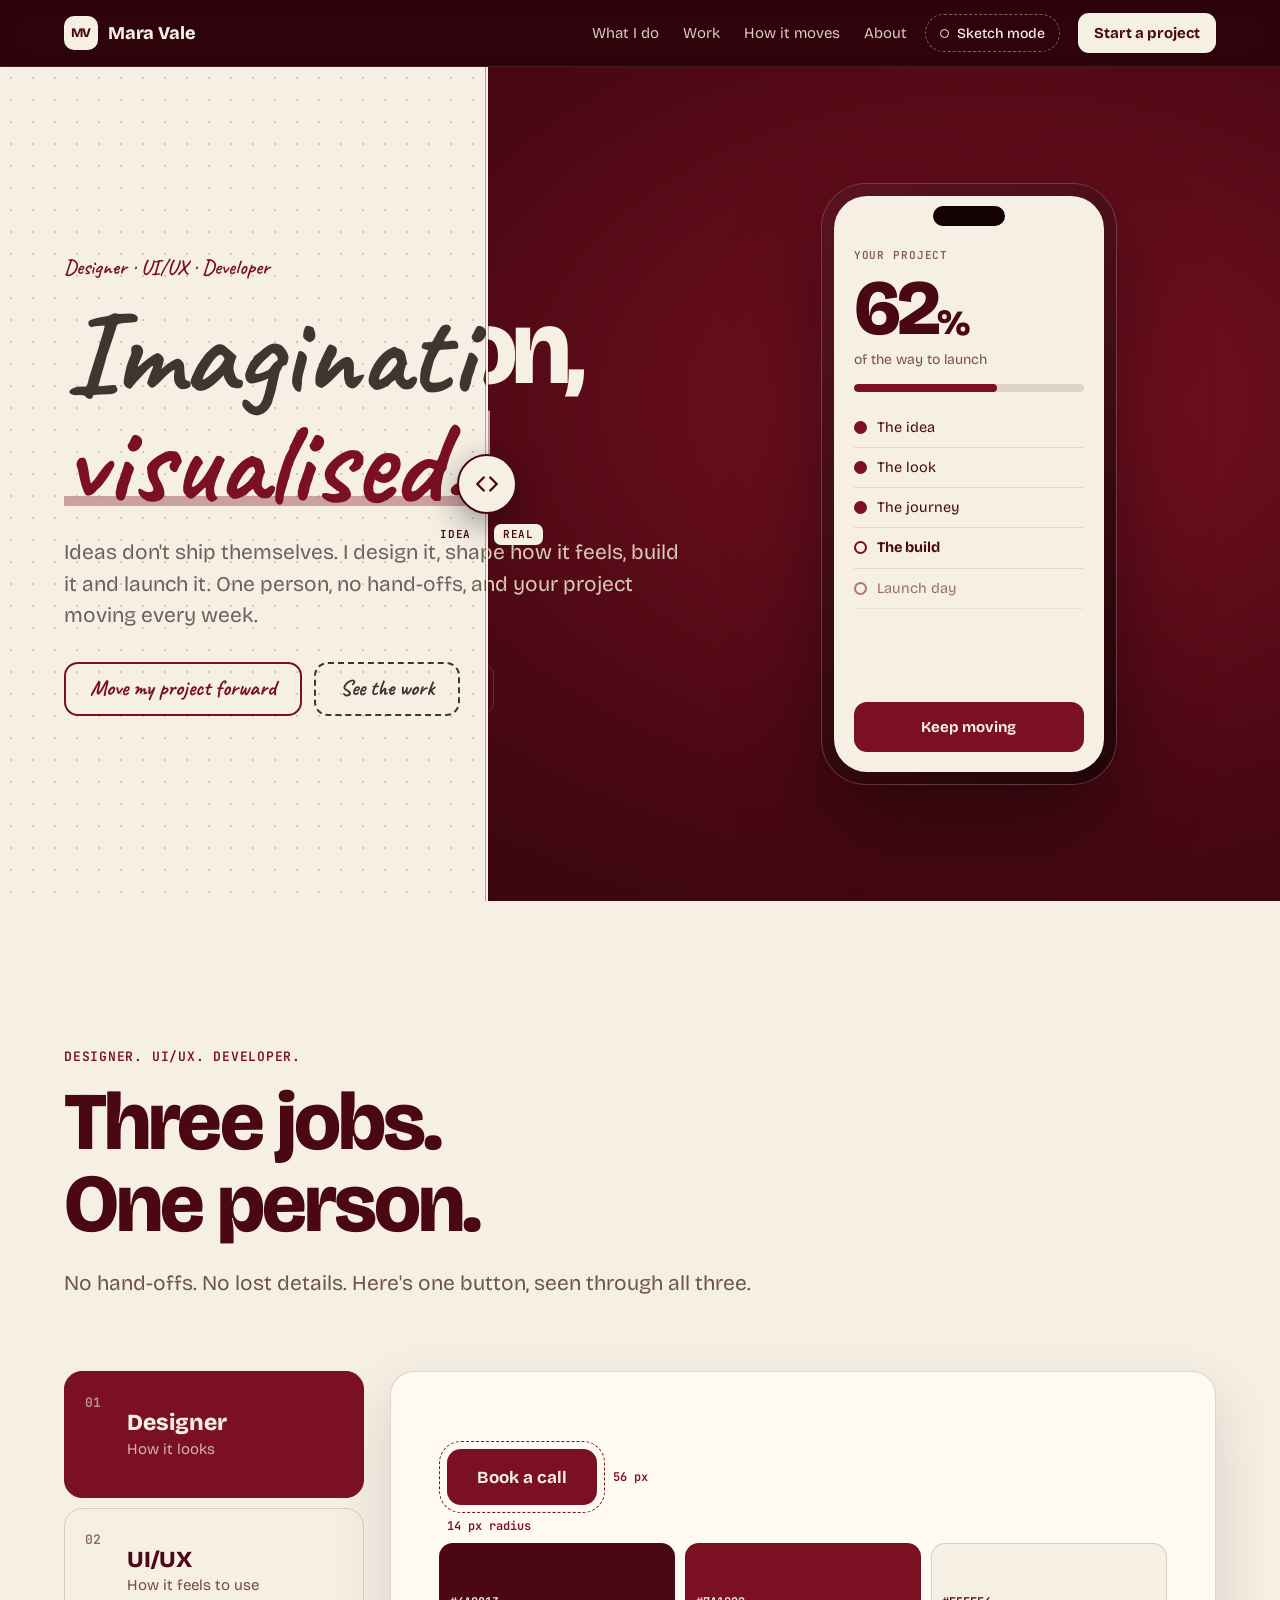
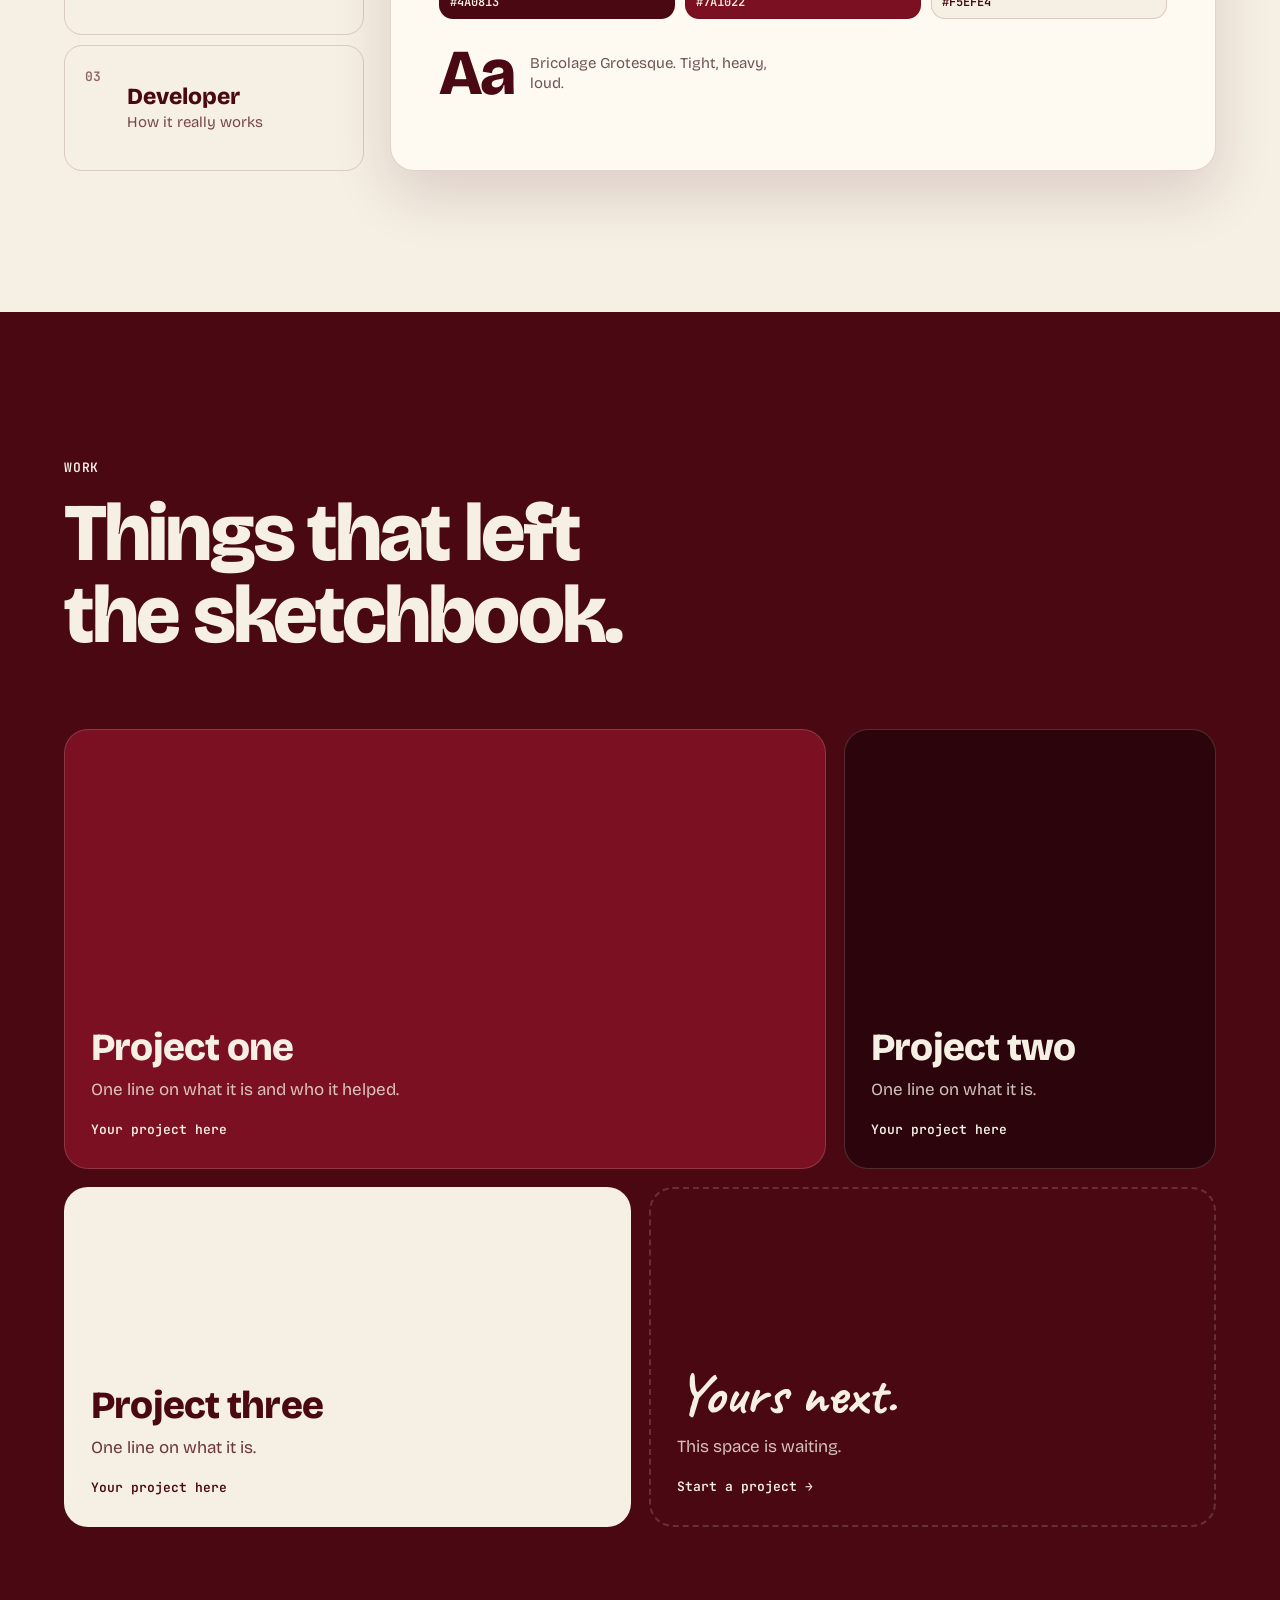
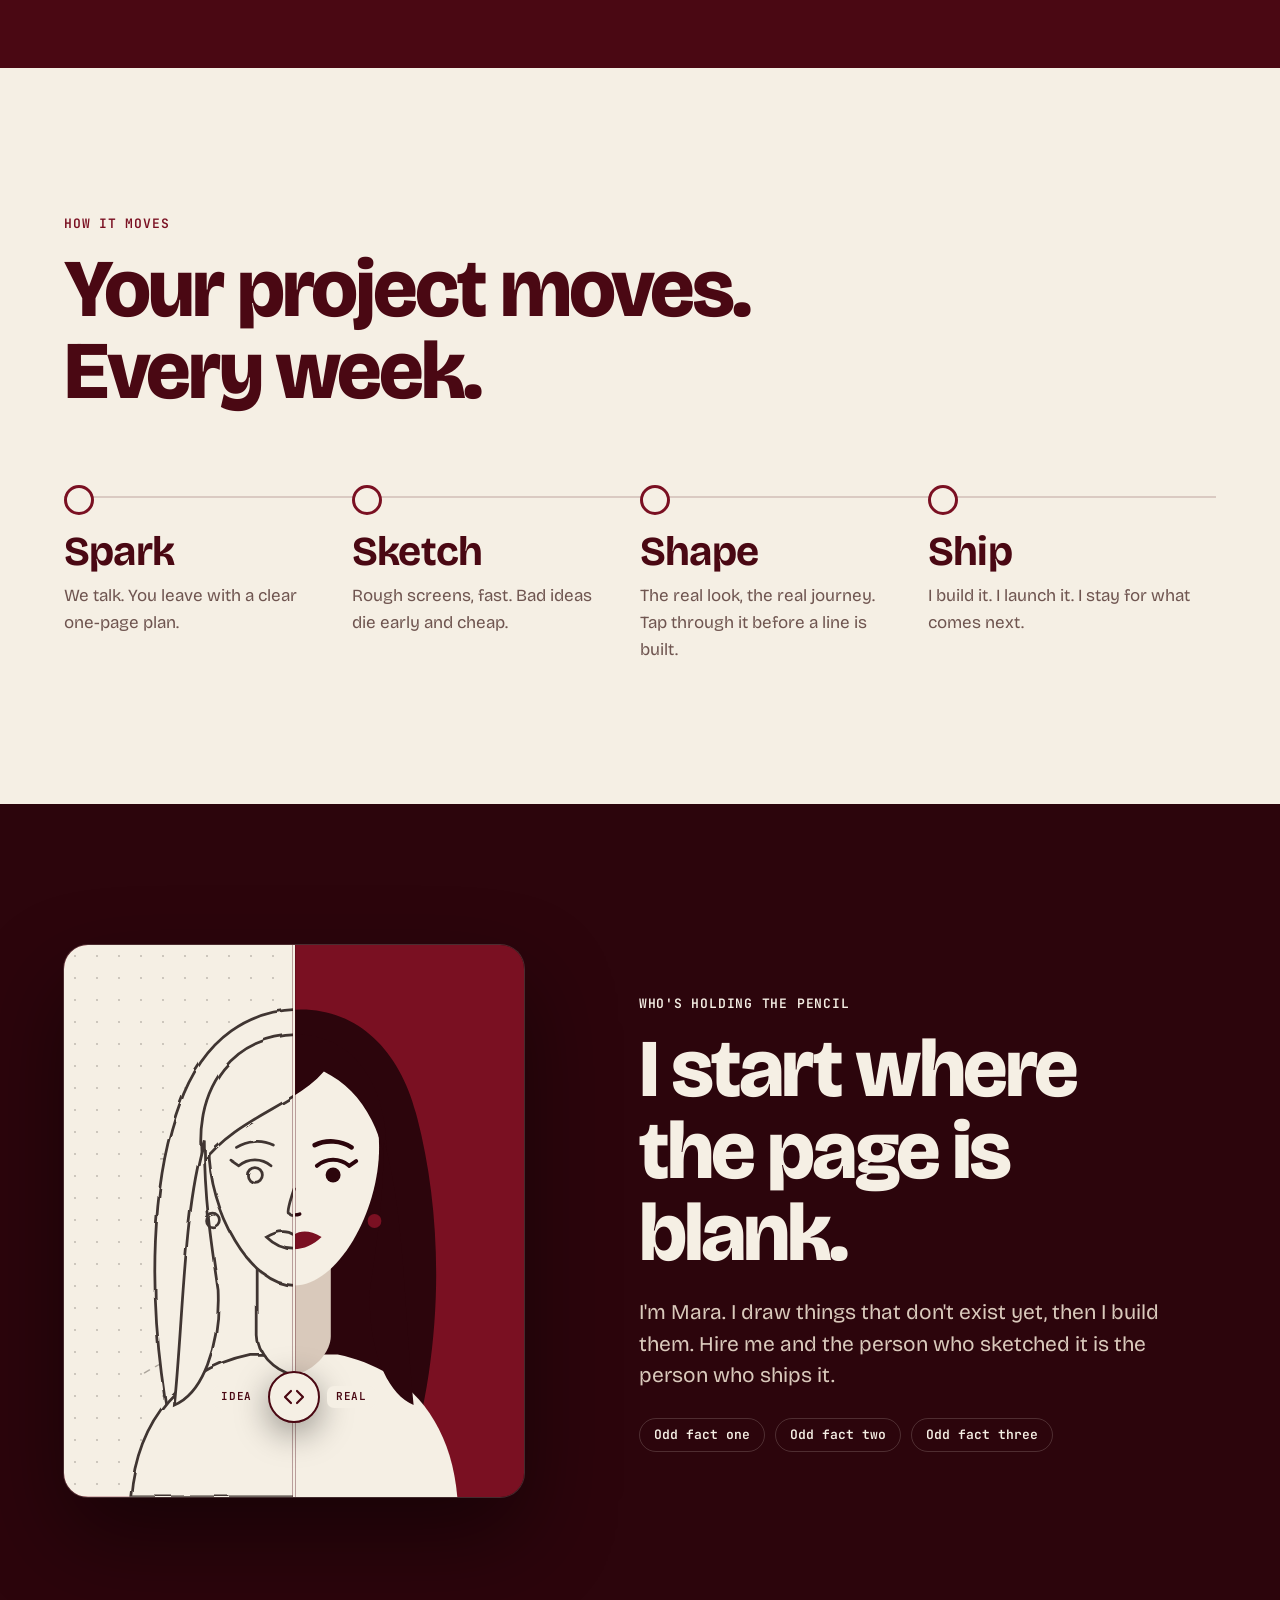
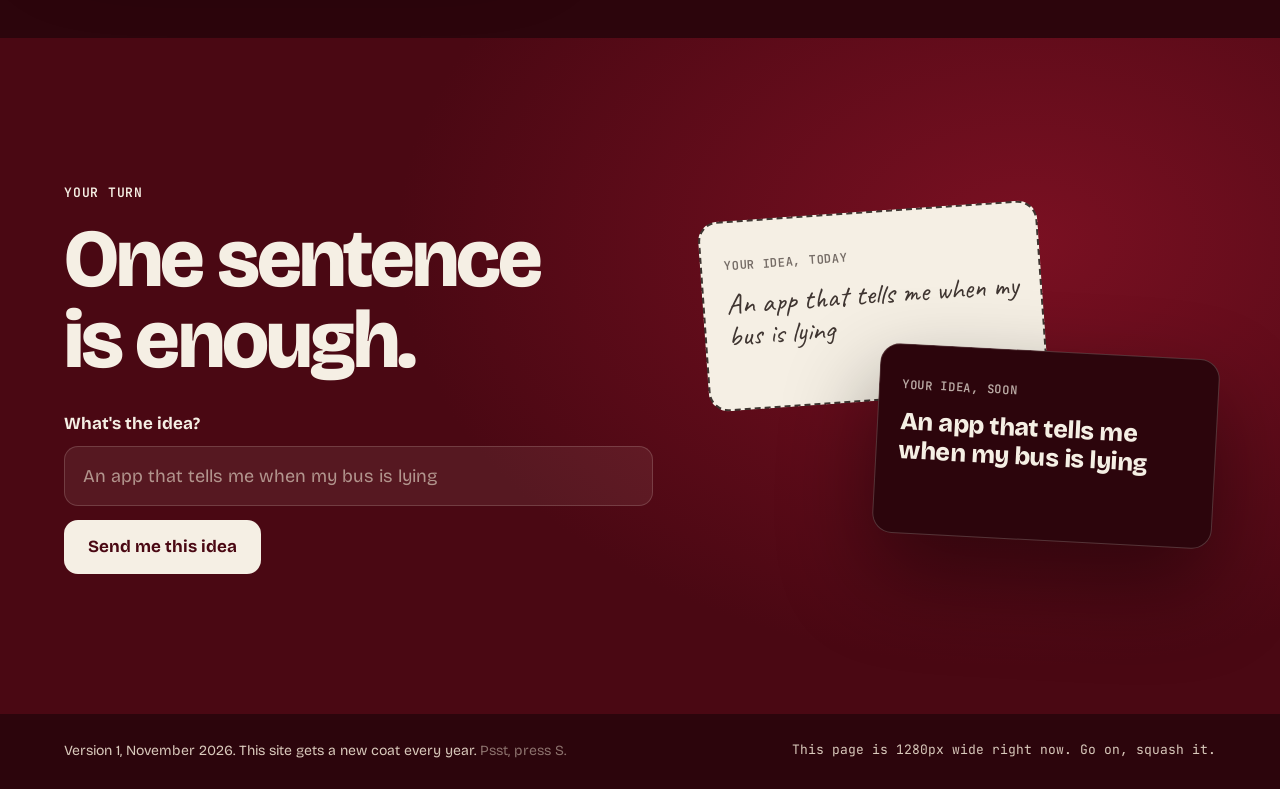
==== index.html @ a6926c78 "Portrait redrawn as a woman; pencil shapes hide the lines behind them Co-Authored-By: Claude Opus 5." ====
<!doctype html>
<html lang="en-GB">
<head>
<meta charset="utf-8">
<meta name="viewport" content="width=device-width, initial-scale=1, viewport-fit=cover">
<title>Mara Vale: designer, UI/UX, developer</title>
<meta name="description" content="Designer, UI/UX designer and developer. I take your idea from imagination to launch.">
<meta name="theme-color" content="#4a0813">
<link rel="preconnect" href="https://fonts.googleapis.com">
<link rel="preconnect" href="https://fonts.gstatic.com" crossorigin>
<link href="https://fonts.googleapis.com/css2?family=Bricolage+Grotesque:opsz,wdth,wght@12..96,75..100,400..800&family=Caveat:wght@500;700&family=JetBrains+Mono:wght@400;600&display=swap" rel="stylesheet">
<link rel="stylesheet" href="style.css">
</head>
<body>
<!-- The pencil: everything in "idea" state runs through this wobble. -->
<svg width="0" height="0" style="position:absolute" aria-hidden="true">
  <filter id="pencil"><feTurbulence type="fractalNoise" baseFrequency=".035" numOctaves="2" seed="4"/><feDisplacementMap in="SourceGraphic" scale="3.2"/></filter>
</svg>

<header class="top">
  <div class="wrap bar">
    <a class="brand" href="#hero"><span class="mark">MV</span>Mara Vale</a>
    <nav class="links" aria-label="Main">
      <a href="#lenses">What I do</a><a href="#work">Work</a><a href="#path">How it moves</a><a href="#about">About</a>
    </nav>
    <button class="mode" id="mode" type="button" aria-pressed="false"><span class="dot"></span><span class="mode-label">Sketch mode</span></button>
    <a class="btn small solid" href="#idea">Start a project</a>
  </div>
</header>

<main>
  <section class="hero" id="hero">
    <div class="layer real" id="real">
      <div class="wrap hero-grid">
        <div class="hero-copy">
          <p class="eyebrow"><span class="pulse"></span> Designer · UI/UX · Developer</p>
          <h1>Imagination,<br><em>visualised.</em></h1>
          <p class="lead">Ideas don't ship themselves. I design it, shape how it feels, build it and launch it. One person, no hand-offs, and your project moving every week.</p>
          <div class="cta">
            <a class="btn solid" href="#idea">Move my project forward</a>
            <a class="btn ghost" href="#work">See the work</a>
          </div>
        </div>

        <div class="device" aria-hidden="true">
          <div class="phone">
            <div class="notch"></div>
            <div class="screen">
              <p class="s-label">Your project</p>
              <p class="s-big"><span class="pct">62</span><small>%</small></p>
              <p class="s-sub">of the way to launch</p>
              <div class="s-bar"><i></i></div>
              <ul class="s-list" data-steps>
                <li><b></b>The idea</li>
                <li><b></b>The look</li>
                <li><b></b>The journey</li>
                <li><b></b>The build</li>
                <li><b></b>Launch day</li>
              </ul>
              <div class="s-btn">Keep moving</div>
            </div>
          </div>
          <span class="note n1">big friendly number!!</span>
          <span class="note n2">thumb lands here →</span>
          <span class="note n3">does this feel fast?</span>
        </div>
      </div>
    </div>

    <!-- js clones .real into .idea so the sketch can never drift from the finished page. -->
    <div class="layer idea sketchy" id="idea-layer" aria-hidden="true"></div>

    <div class="split" id="split">
      <span class="tag tag-l">idea</span>
      <button class="grip" id="grip" type="button" role="slider" aria-label="Move between idea and finished design" aria-valuemin="2" aria-valuemax="98" aria-valuenow="38">
        <svg viewBox="0 0 24 24" aria-hidden="true"><path d="M9 6 3 12l6 6M15 6l6 6-6 6"/></svg>
      </button>
      <span class="tag tag-r">real</span>
    </div>
  </section>

  <section class="paper" id="lenses">
    <div class="wrap">
      <div class="head reveal">
        <p class="eyebrow">Designer. UI/UX. Developer.</p>
        <h2>Three jobs. <br>One person.</h2>
        <p class="lead">No hand-offs. No lost details. Here's one button, seen through all three.</p>
      </div>

      <div class="lens reveal">
        <div class="lens-tabs" role="tablist" aria-label="Three ways to see one button">
          <button role="tab" id="t-design" aria-controls="p-design" aria-selected="true"><b>01</b>Designer<small>How it looks</small></button>
          <button role="tab" id="t-ux" aria-controls="p-ux" aria-selected="false" tabindex="-1"><b>02</b>UI/UX<small>How it feels to use</small></button>
          <button role="tab" id="t-dev" aria-controls="p-dev" aria-selected="false" tabindex="-1"><b>03</b>Developer<small>How it really works</small></button>
        </div>

        <div class="lens-stage">
          <div class="panel" id="p-design" role="tabpanel" aria-labelledby="t-design">
            <div class="spec">
              <span class="spec-btn">Book a call<i class="m m-h">56 px</i><i class="m m-r">14 px radius</i></span>
              <div class="swatches"><span style="--c:#4a0813">#4A0813</span><span style="--c:#7a1022">#7A1022</span><span style="--c:#f5efe4;--t:#4a0813">#F5EFE4</span></div>
              <p class="aa">Aa<small>Bricolage Grotesque. Tight, heavy, loud.</small></p>
            </div>
          </div>
          <div class="panel" id="p-ux" role="tabpanel" aria-labelledby="t-ux" hidden>
            <div class="flow">
              <div class="step"><span>1</span>Sees the offer</div>
              <div class="step"><span>2</span>Picks a time</div>
              <div class="step"><span>3</span>Booked</div>
              <i class="tap"></i>
            </div>
            <p class="flow-note">Three taps. No account. If someone stops halfway, the design failed, not them.</p>
          </div>
          <div class="panel" id="p-dev" role="tabpanel" aria-labelledby="t-dev" hidden>
<pre class="code" tabindex="0"><code><span class="c">/* This is the actual line behind the
   slider at the top of this page. */</span>
<span class="k">.idea</span> {
  <span class="p">clip-path</span>: inset(0 calc(100% - <span class="v">var(--x)</span>) 0 0);
}

<span class="c">// Your finger moves it. That's the trick.</span>
hero.style.setProperty(<span class="s">'--x'</span>, x + <span class="s">'%'</span>);</code></pre>
          </div>
        </div>
      </div>
    </div>
  </section>

  <section class="wine" id="work">
    <div class="wrap">
      <div class="head reveal">
        <p class="eyebrow">Work</p>
        <h2>Things that left <br>the sketchbook.</h2>
      </div>
      <!-- Placeholders: swap in real projects. -->
      <div class="grid">
        <article class="tile one reveal"><div><h3>Project one</h3><p>One line on what it is and who it helped.</p><span>Your project here</span></div></article>
        <article class="tile two-up reveal"><div><h3>Project two</h3><p>One line on what it is.</p><span>Your project here</span></div></article>
        <article class="tile three reveal"><div><h3>Project three</h3><p>One line on what it is.</p><span>Your project here</span></div></article>
        <a class="tile next reveal" href="#idea"><div><h3>Yours next.</h3><p>This space is waiting.</p><span>Start a project →</span></div></a>
      </div>
    </div>
  </section>

  <section class="paper" id="path">
    <div class="wrap">
      <div class="head reveal">
        <p class="eyebrow">How it moves</p>
        <h2>Your project moves. <br>Every week.</h2>
      </div>
      <ol class="path" id="path-list">
        <li class="reveal"><b>Spark</b><p>We talk. You leave with a clear one-page plan.</p></li>
        <li class="reveal"><b>Sketch</b><p>Rough screens, fast. Bad ideas die early and cheap.</p></li>
        <li class="reveal"><b>Shape</b><p>The real look, the real journey. Tap through it before a line is built.</p></li>
        <li class="reveal"><b>Ship</b><p>I build it. I launch it. I stay for what comes next.</p></li>
      </ol>
    </div>
  </section>

  <section class="wine about" id="about">
    <div class="wrap two">
      <!-- Stand-in portrait. js clones the svg into .p-idea and the css turns it to pencil. -->
      <div class="pframe reveal" id="pframe">
        <div class="p-real" id="p-real">
          <svg viewBox="0 0 400 480" role="img" aria-label="Drawn portrait">
            <rect class="p-bg" width="400" height="480" fill="#7a1022"/>
            <g class="guide">
              <circle cx="200" cy="190" r="104"/><path d="M200 60v270M84 186h232M108 232h184"/>
              <path d="M70 372l60-34M96 398l80-46M238 350l74 40M262 340l58 32"/>
            </g>
            <path class="solid" d="M92 420C70 300 78 200 100 140C122 78 164 56 206 56C256 56 292 92 306 146C326 220 332 320 308 420Z" fill="#2c050c"/>
            <path class="solid" d="M58 480c6-70 46-112 104-124h76c58 12 98 54 104 124z" fill="#f5efe4"/>
            <path class="solid" d="M168 270h64v70c0 14-14 30-32 34-18-4-32-20-32-34z" fill="#d9c9bb"/>
            <path class="solid" d="M126 176c0-56 32-92 74-92s74 36 74 92-36 120-74 120-74-64-74-120z" fill="#f5efe4"/>
            <path class="solid" d="M120 190C112 120 150 78 204 78C250 78 284 120 280 190C272 150 254 124 226 110C200 140 150 150 120 190z" fill="#2c050c"/>
            <path class="solid" d="M122 170C104 230 104 320 96 400C120 390 136 350 134 300C128 260 122 220 122 170z" fill="#2c050c"/>
            <path class="solid" d="M278 170C296 230 296 320 304 400C280 390 264 350 266 300C272 260 278 220 278 170z" fill="#2c050c"/>
            <path d="M150 176c9-6 22-7 32-2M218 174c10-5 23-4 32 2" fill="none" stroke="#2c050c" stroke-width="4" stroke-linecap="round"/>
            <path d="M152 192c8-7 20-7 28 0M220 192c8-7 20-7 28 0M152 192l-6-4M248 192l6-4" fill="none" stroke="#2c050c" stroke-width="3.5" stroke-linecap="round"/>
            <circle class="eye" cx="166" cy="200" r="6.5" fill="#2c050c"/><circle class="eye" cx="234" cy="200" r="6.5" fill="#2c050c"/>
            <path d="M200 212c-3 10-6 18-5 21 2 2 7 2 10 1" fill="none" stroke="#2c050c" stroke-width="3" stroke-linecap="round"/>
            <path d="M176 254c10-6 18-6 24-2 6-4 14-4 24 2-14 14-34 14-48 0z" fill="#7a1022"/>
            <circle cx="130" cy="240" r="6" fill="#7a1022"/><circle cx="270" cy="240" r="6" fill="#7a1022"/>
          </svg>
        </div>
        <div class="p-idea sketchy" id="p-idea" aria-hidden="true"></div>
        <div class="split">
          <span class="tag tag-l">idea</span>
          <button class="grip" id="p-grip" type="button" role="slider" aria-label="Move between pencil sketch and finished portrait" aria-valuemin="2" aria-valuemax="98" aria-valuenow="50">
            <svg viewBox="0 0 24 24" aria-hidden="true"><path d="M9 6 3 12l6 6M15 6l6 6-6 6"/></svg>
          </button>
          <span class="tag tag-r">real</span>
        </div>
      </div>
      <div class="reveal">
        <p class="eyebrow">Who's holding the pencil</p>
        <h2>I start where <br>the page is blank.</h2>
        <p class="lead">I'm Mara. I draw things that don't exist yet, then I build them. Hire me and the person who sketched it is the person who ships it.</p>
        <ul class="facts">
          <li>Odd fact one</li><li>Odd fact two</li><li>Odd fact three</li>
        </ul>
      </div>
    </div>
  </section>

  <section class="wine contact" id="idea">
    <div class="wrap two">
      <div class="reveal">
        <p class="eyebrow">Your turn</p>
        <h2>One sentence <br>is enough.</h2>
        <form id="idea-form">
          <label for="idea-text">What's the idea?</label>
          <input id="idea-text" maxlength="90" autocomplete="off" placeholder="An app that tells me when my bus is lying">
          <button class="btn solid" type="submit">Send me this idea</button>
        </form>
      </div>
      <div class="cards reveal" aria-hidden="true">
        <div class="ticket sketchy"><small id="idea-verdict">your idea, today</small><p class="i-text"></p></div>
        <div class="ticket done"><small>your idea, soon</small><p class="i-text"></p></div>
      </div>
    </div>
  </section>
</main>

<footer>
  <div class="wrap foot">
    <span>Version 1, November 2026. This site gets a new coat every year. <i class="psst">Psst, press S.</i></span>
    <span id="width" aria-live="off"></span>
  </div>
</footer>
<canvas id="trail" aria-hidden="true"></canvas>
<script src="main.js"></script>
</body>
</html>
---- style.css ----
/* Two colours, one story: off-white paper is the idea, maroon is the real thing.
   Every component reads its look from the variables below, so .sketchy (and the
   whole page, in sketch mode) only has to swap the variables. */
:root {
  --wine-deep: #2c050c;
  --wine: #4a0813;
  --maroon: #7a1022;
  --cream: #f5efe4;
  --cream-dim: #d9c9bb;
  --pencil: #3f3531;
  --ease: cubic-bezier(.2, 0, 0, 1);
  --x: 100%;
  --rx: 0deg;
  --ry: 0deg;
}
.wine, .real {
  --bg: var(--wine); --fg: var(--cream); --muted: var(--cream-dim); --accent: var(--cream);
  --on-accent: var(--wine); --surface: rgba(245, 239, 228, .07); --edge: rgba(245, 239, 228, .17);
  --bs: solid; --display: "Bricolage Grotesque", system-ui, sans-serif; --dw: 800; --shadow: 0 40px 90px rgba(0, 0, 0, .45);
}
.paper {
  --bg: var(--cream); --fg: var(--wine); --muted: #6f5550; --accent: var(--maroon);
  --on-accent: var(--cream); --surface: #fffaf1; --edge: rgba(74, 8, 19, .16);
  --bs: solid; --display: "Bricolage Grotesque", system-ui, sans-serif; --dw: 800; --shadow: 0 24px 60px rgba(74, 8, 19, .14);
}
/* the pencil version of anything */
.sketchy, .sketchy .real, html.sketch .wine, html.sketch .paper, html.sketch .real {
  --bg: var(--cream); --fg: var(--pencil); --muted: #6d625c; --accent: var(--maroon);
  --on-accent: var(--maroon); --surface: transparent; --edge: var(--pencil);
  --bs: dashed; --display: "Caveat", "Segoe Print", cursive; --dw: 700; --shadow: none;
}

* { box-sizing: border-box; }
html { scroll-behavior: smooth; scroll-padding-top: 76px; -webkit-text-size-adjust: 100%; }
body { margin: 0; background: var(--wine-deep); color: var(--cream); font: 17px/1.6 "Bricolage Grotesque", system-ui, -apple-system, "Segoe UI", sans-serif; overflow-x: hidden; }
img { max-width: 100%; display: block; }
a { color: inherit; }
.wrap { max-width: 1200px; margin: 0 auto; padding: 0 24px; }
em { font-style: normal; }
[hidden] { display: none !important; }

section.paper, section.wine { background: var(--bg); color: var(--fg); padding: clamp(80px, 11vw, 150px) 0; transition: background .5s, color .5s; }
html.sketch section.paper, html.sketch section.wine {
  background-image: radial-gradient(rgba(63, 53, 49, .2) 1px, transparent 1.4px); background-size: 22px 22px;
}
h1, h2, h3 { font-family: var(--display); font-weight: var(--dw); margin: 0; }
h2 { font-size: clamp(40px, 6.4vw, 84px); line-height: 1; letter-spacing: -.035em; }
html.sketch h1, html.sketch h2, html.sketch h3 { letter-spacing: 0; }
.head { max-width: 900px; margin-bottom: clamp(40px, 6vw, 72px); }
.head .lead { margin-top: 22px; }
.lead { color: var(--muted); font-size: clamp(18px, 1.7vw, 21px); line-height: 1.5; margin: 0; }
.eyebrow { display: inline-flex; align-items: center; gap: 10px; margin: 0 0 16px; color: var(--accent); font: 600 13px/1.4 "JetBrains Mono", ui-monospace, monospace; letter-spacing: .06em; text-transform: uppercase; }
.pulse { width: 8px; height: 8px; border-radius: 50%; background: var(--accent); animation: pulse 2.2s infinite; }
@keyframes pulse { 0% { box-shadow: 0 0 0 0 rgba(245, 239, 228, .55); } 70%, 100% { box-shadow: 0 0 0 12px rgba(245, 239, 228, 0); } }

header.top { position: sticky; top: 0; z-index: 30; background: rgba(44, 5, 12, .72); backdrop-filter: saturate(1.4) blur(14px); -webkit-backdrop-filter: saturate(1.4) blur(14px); border-bottom: 1px solid rgba(245, 239, 228, .1); }
.bar { display: flex; align-items: center; gap: 18px; min-height: 66px; }
.brand { display: flex; align-items: center; gap: 10px; font-weight: 800; text-decoration: none; font-size: 18px; letter-spacing: -.01em; }
.mark { width: 34px; height: 34px; border-radius: 10px; display: grid; place-items: center; background: var(--cream); color: var(--wine); font-size: 13px; font-weight: 800; }
.links { margin-left: auto; display: flex; gap: 24px; font-size: 15px; }
.links a { color: var(--cream-dim); text-decoration: none; transition: color .2s; }
.links a:hover { color: var(--cream); }
.mode { display: inline-flex; align-items: center; gap: 8px; height: 38px; padding: 0 14px; border-radius: 99px; background: none; border: 1px dashed rgba(245, 239, 228, .4); color: var(--cream); font-family: inherit; font-size: 14px; font-weight: 500; cursor: pointer; }
.mode .dot { width: 9px; height: 9px; border-radius: 50%; border: 1.5px solid var(--cream); transition: background .2s; }
.mode[aria-pressed="true"] .dot { background: var(--cream); }

.btn { display: inline-flex; align-items: center; justify-content: center; min-height: 54px; padding: 0 24px; border-radius: 14px; font-family: inherit; font-size: 17px; font-weight: 700; text-decoration: none; border: 0; cursor: pointer; transition: transform .25s var(--ease), box-shadow .25s; }
.btn:hover { transform: translateY(-3px); }
.btn.small { min-height: 40px; padding: 0 16px; font-size: 15px; border-radius: 11px; }
.btn.solid { background: var(--cream); color: var(--wine); }
.btn.ghost { border: 1px solid var(--edge); color: var(--fg); }
html.sketch .btn.solid { background: none; color: var(--maroon); border: 2px solid var(--maroon); font-family: "Caveat", cursive; font-size: 22px; }
html.sketch header .btn.solid { color: var(--cream); border-color: var(--cream); font-size: 19px; }
.cta { display: flex; gap: 12px; flex-wrap: wrap; margin-top: 30px; }

/* hero: two stacked copies of one layout, split by the draggable line */
.hero { position: relative; min-height: min(calc(100vh - 66px), 860px); display: flex; overflow: hidden; user-select: none; -webkit-user-select: none; }
.layer { display: flex; align-items: center; width: 100%; background: var(--bg); color: var(--fg); }
.real { background: radial-gradient(90% 90% at 78% 40%, var(--maroon), var(--wine) 55%, var(--wine-deep)); }
html.sketch .real { background: var(--cream); }
.idea { position: absolute; inset: 0; z-index: 2; pointer-events: none; clip-path: inset(0 calc(100% - var(--x)) 0 0); background-color: var(--cream); background-image: radial-gradient(rgba(63, 53, 49, .22) 1px, transparent 1.4px); background-size: 22px 22px; }
.hero-grid { position: relative; width: 100%; display: grid; grid-template-columns: minmax(0, 1.25fr) minmax(0, 1fr); gap: 40px; align-items: center; padding-top: 40px; padding-bottom: 40px; }
.hero { --hs: clamp(62px, 9.4vw, 128px); }
.hero h1 { height: calc(var(--hs) * 1.8); font-size: calc(var(--hs) * .872); line-height: .96; letter-spacing: -.045em; margin-bottom: 22px; white-space: nowrap; }
.hero .eyebrow { min-height: 30px; }
.hero h1 em { color: var(--accent); }
.sketchy h1, html.sketch .hero h1 { font-size: var(--hs); line-height: .9; letter-spacing: 0; }
.sketchy h1 em, html.sketch .hero h1 em { display: inline-block; background: linear-gradient(transparent 82%, rgba(122, 16, 34, .35) 82%, rgba(122, 16, 34, .35) 92%, transparent 92%); }
.sketchy .btn { background: none; border: 2px dashed var(--pencil); color: var(--pencil); font-family: "Caveat", cursive; font-size: 22px; }
.sketchy .btn.solid { border-style: solid; color: var(--maroon); border-color: var(--maroon); }
.sketchy .eyebrow { font-family: "Caveat", cursive; font-size: 21px; text-transform: none; letter-spacing: 0; }
.sketchy .pulse { display: none; }

/* phone */
.device { position: relative; justify-self: center; perspective: 1400px; }
.phone { position: relative; width: clamp(236px, 23vw, 300px); aspect-ratio: 393 / 800; padding: 12px; border-radius: 44px; background: linear-gradient(145deg, #5a1320, #210408); box-shadow: 0 0 0 1px rgba(245, 239, 228, .22), var(--shadow); transform: rotateX(var(--rx)) rotateY(var(--ry)); animation: float 7s ease-in-out infinite; }
@keyframes float { 50% { translate: 0 -12px; } }
.notch { position: absolute; z-index: 2; left: 50%; top: 22px; width: 72px; height: 20px; margin-left: -36px; border-radius: 99px; background: #140205; }
.screen { height: 100%; border-radius: 33px; padding: 54px 20px 20px; background: var(--cream); color: var(--wine); display: flex; flex-direction: column; overflow: hidden; }
.s-label { margin: 0; font: 600 11px/1 "JetBrains Mono", monospace; letter-spacing: .08em; text-transform: uppercase; opacity: .65; }
.s-big { margin: 8px 0 0; font-size: 78px; line-height: 1; font-weight: 800; letter-spacing: -.05em; }
.s-big small { font-size: 34px; }
.s-sub { margin: 2px 0 12px; font-size: 14px; opacity: .7; }
.s-bar { height: 8px; border-radius: 9px; background: rgba(74, 8, 19, .12); overflow: hidden; }
.s-bar i { display: block; height: 100%; width: calc(var(--pct, 62) * 1%); border-radius: 9px; background: var(--maroon); }
.s-list { list-style: none; margin: 16px 0 0; padding: 0; flex: 1; font-size: 14.5px; }
.s-list li { display: flex; align-items: center; gap: 10px; padding: 8px 0; border-bottom: 1px solid rgba(74, 8, 19, .1); opacity: .55; }
.s-list li.done, .s-list li.now { opacity: 1; }
.s-list li.now { font-weight: 700; }
.s-list b { width: 13px; height: 13px; border-radius: 50%; border: 2px solid var(--maroon); flex: none; }
.s-list .done b { background: var(--maroon); }
.s-btn { margin-top: 12px; padding: 13px; text-align: center; border-radius: 13px; background: var(--maroon); color: var(--cream); font-weight: 700; font-size: 15px; }

.sketchy .phone, html.sketch .phone { background: none; box-shadow: none; border: 2.5px solid var(--pencil); filter: url(#pencil); }
.sketchy .notch, html.sketch .notch { background: none; border: 2px solid var(--pencil); }
.sketchy .screen, html.sketch .screen { background: none; color: var(--pencil); border: 2px dashed rgba(63, 53, 49, .5); font-family: "Caveat", cursive; }
.sketchy .s-label, html.sketch .s-label { font-family: "Caveat", cursive; font-size: 17px; text-transform: none; letter-spacing: 0; }
.sketchy .s-big, html.sketch .s-big { font-weight: 700; }
.sketchy .s-sub, html.sketch .s-sub { font-size: 19px; }
.sketchy .s-bar, html.sketch .s-bar { background: none; border: 2px solid var(--pencil); }
.sketchy .s-bar i, html.sketch .s-bar i { background: repeating-linear-gradient(115deg, var(--maroon) 0 2px, transparent 2px 6px); }
.sketchy .s-list, html.sketch .s-list { font-size: 20px; }
.sketchy .s-list li, html.sketch .s-list li { padding: 3px 0; opacity: 1; border-bottom: 1px dashed rgba(63, 53, 49, .4); }
.sketchy .s-list b, html.sketch .s-list b { border-color: var(--pencil); background: none; }
.sketchy .s-list .done b, html.sketch .s-list .done b { background: var(--maroon); }
.sketchy .s-btn, html.sketch .s-btn { background: none; border: 2px solid var(--maroon); color: var(--maroon); font-size: 21px; padding: 5px; }

.note { display: none; position: absolute; font: 700 22px/1.05 "Caveat", cursive; color: var(--maroon); white-space: nowrap; }
.sketchy .note, html.sketch .note { display: block; }
.n1 { left: -128px; top: 26%; rotate: -6deg; white-space: normal; width: 110px; }
.n2 { left: -146px; bottom: 11%; rotate: 3deg; }
.n3 { right: -102px; top: 56%; rotate: 5deg; white-space: normal; width: 92px; }

/* the pencil follows you over paper */
#trail { position: fixed; inset: 0; z-index: 25; width: 100%; height: 100%; pointer-events: none; }
.eye { transform-box: fill-box; transform-origin: center; animation: blink 5.5s infinite; }
@keyframes blink { 0%, 94%, 100% { scale: 1 1; } 97% { scale: 1 .08; } }
.psst { font-style: normal; opacity: .55; }
@media (hover: none) { .psst { display: none; } }

/* the line */
.split { position: absolute; z-index: 3; top: 0; bottom: 0; left: var(--x); width: 2px; margin-left: -1px; background: var(--cream); box-shadow: 0 0 0 1px rgba(74, 8, 19, .35); }
html.sketch .split { display: none; }
.grip { position: absolute; left: 50%; top: 50%; width: 60px; height: 60px; margin: -30px 0 0 -30px; padding: 0; border-radius: 50%; border: 2px solid var(--wine); background: var(--cream); color: var(--wine); cursor: ew-resize; touch-action: pan-y; display: grid; place-items: center; box-shadow: 0 10px 34px rgba(0, 0, 0, .4); transition: transform .2s var(--ease); }
.grip:hover, .grip.held { transform: scale(1.1); }
.grip svg { width: 26px; height: 26px; fill: none; stroke: currentColor; stroke-width: 2.2; stroke-linecap: round; stroke-linejoin: round; }
.tag { position: absolute; top: calc(50% + 40px); padding: 3px 9px; border-radius: 7px; font: 600 11px/1.4 "JetBrains Mono", monospace; letter-spacing: .06em; text-transform: uppercase; background: var(--cream); color: var(--wine); }
.tag-l { right: 8px; }
.tag-r { left: 8px; }
.hint .grip { animation: nudge 2.4s var(--ease) infinite; }
@keyframes nudge { 0%, 70%, 100% { translate: 0 0; } 80% { translate: -9px 0; } 90% { translate: 7px 0; } }

/* three lenses */
.lens { display: grid; grid-template-columns: 300px minmax(0, 1fr); gap: 26px; align-items: stretch; }
.lens-tabs { display: flex; flex-direction: column; gap: 10px; }
.lens-tabs button { position: relative; flex: 1; text-align: left; padding: 18px 20px 18px 62px; border: 1px var(--bs) var(--edge); border-radius: 18px; background: none; color: var(--fg); font-family: var(--display); font-size: 23px; font-weight: 800; line-height: 1.15; cursor: pointer; transition: background .3s, color .3s, transform .3s var(--ease); }
.lens-tabs button:hover { transform: translateX(4px); }
.lens-tabs b { position: absolute; left: 20px; top: 21px; font: 600 13px/1.5 "JetBrains Mono", monospace; opacity: .6; }
.lens-tabs small { display: block; margin-top: 3px; font: 400 15px/1.3 "Bricolage Grotesque", sans-serif; opacity: .72; }
.lens-tabs [aria-selected="true"] { background: var(--maroon); color: var(--cream); border-color: var(--maroon); }
html.sketch .lens-tabs [aria-selected="true"] { background: none; color: var(--maroon); border: 2.5px solid var(--maroon); }
.lens-stage { min-height: 400px; border-radius: 24px; border: 1px var(--bs) var(--edge); background: var(--surface); box-shadow: var(--shadow); padding: clamp(24px, 4vw, 48px); display: grid; align-items: center; overflow: hidden; }
.panel { animation: rise .6s var(--ease); min-width: 0; }
@keyframes rise { from { opacity: 0; transform: translateY(16px); } }
.spec-btn { position: relative; display: inline-flex; align-items: center; height: 56px; padding: 0 30px; border-radius: 14px; background: var(--maroon); color: var(--cream); font-weight: 700; outline: 1px dashed var(--maroon); outline-offset: 7px; margin: 12px 90px 30px 8px; }
.m { position: absolute; font: 600 12px/1 "JetBrains Mono", monospace; color: var(--maroon); white-space: nowrap; }
.m-h { left: calc(100% + 16px); top: 22px; }
.m-r { left: 0; top: calc(100% + 15px); }
.swatches { display: flex; flex-wrap: wrap; gap: 10px; margin-top: 8px; }
.swatches span { flex: 1 1 110px; height: 76px; padding: 10px; display: flex; align-items: flex-end; border-radius: 14px; background: var(--c); color: var(--t, #f5efe4); border: 1px solid var(--edge); font: 600 12px/1 "JetBrains Mono", monospace; }
.aa { margin: 22px 0 0; display: flex; align-items: center; gap: 16px; font-size: 64px; line-height: 1; font-weight: 800; letter-spacing: -.04em; }
.aa small { font-size: 15px; line-height: 1.35; font-weight: 400; letter-spacing: 0; color: var(--muted); max-width: 240px; }
.flow { position: relative; display: grid; grid-template-columns: repeat(3, 1fr); gap: 22px; }
.step { position: relative; z-index: 1; padding: 18px; min-height: 120px; border-radius: 16px; border: 1px var(--bs) var(--edge); background: var(--bg); font-weight: 700; line-height: 1.25; }
.step span { display: block; font: 600 12px/1.8 "JetBrains Mono", monospace; color: var(--accent); }
.tap { position: absolute; z-index: 2; bottom: 18px; left: 12%; width: 22px; height: 22px; border-radius: 50%; background: rgba(122, 16, 34, .85); box-shadow: 0 0 0 7px rgba(122, 16, 34, .2); animation: tap 4.5s var(--ease) infinite; }
@keyframes tap { 0%, 15% { left: 12%; } 45%, 60% { left: 45%; } 90%, 100% { left: 80%; } }
.flow-note { margin: 26px 0 0; color: var(--muted); font-size: 19px; line-height: 1.45; }
.code { margin: 0; padding: 22px; border-radius: 16px; background: var(--wine-deep); color: var(--cream); font: 400 14.5px/1.7 "JetBrains Mono", monospace; overflow-x: auto; user-select: text; }
.code .c { color: #bd9d97; } .code .k { color: #ffb4a8; } .code .p { color: #f5efe4; font-weight: 600; } .code .v, .code .s { color: #ffd9a8; }

/* work */
.grid { display: grid; grid-template-columns: repeat(6, 1fr); gap: 18px; }
.tile { position: relative; display: flex; flex-direction: column; justify-content: flex-end; min-height: 340px; padding: 26px; border-radius: 24px; overflow: hidden; text-decoration: none; border: 1px var(--bs) var(--edge); transition: transform .5s var(--ease), box-shadow .5s; }
a.tile:hover { transform: translateY(-6px); box-shadow: var(--shadow); }
.tile h3 { font-size: clamp(28px, 3vw, 40px); line-height: 1.05; letter-spacing: -.02em; }
.tile p { margin: 8px 0 12px; opacity: .8; max-width: 34ch; }
.tile span { font: 600 13px/1 "JetBrains Mono", monospace; }
.one { grid-column: span 4; min-height: 440px; background: var(--maroon); color: var(--cream); }
.two-up { grid-column: span 2; min-height: 440px; background: var(--wine-deep); color: var(--cream); }
.three { grid-column: span 3; background: var(--cream); color: var(--wine); }
.next { grid-column: span 3; background: none; color: var(--fg); border: 2px dashed var(--edge); }
.next h3 { font-family: "Caveat", cursive; font-size: 58px; letter-spacing: 0; }
html.sketch .tile { background: none; color: var(--pencil); }
html.sketch .tile span { color: var(--maroon); }

/* path */
.path { list-style: none; margin: 0; padding: 0; display: grid; grid-template-columns: repeat(4, 1fr); position: relative; }
.path::before { content: ""; position: absolute; left: 0; right: 0; top: 11px; height: 2px; background: var(--edge); }
.path::after { content: ""; position: absolute; left: 0; top: 11px; height: 2px; width: calc(var(--path, 0) * 100%); background: var(--maroon); transition: width .2s linear; }
.path li { position: relative; padding: 44px 26px 0 0; }
.path li::before { content: ""; position: absolute; z-index: 1; left: 0; top: 0; width: 24px; height: 24px; border-radius: 50%; background: var(--bg); border: 3px solid var(--maroon); }
.path b { font-family: var(--display); font-size: clamp(30px, 3.2vw, 44px); line-height: 1.1; letter-spacing: -.02em; }
.path p { margin: 8px 0 0; color: var(--muted); }

/* about: the hero's trick again, on a portrait */
section.about { --bg: var(--wine-deep); }
html.sketch section.about { --bg: var(--cream); }
.about .two { grid-template-columns: minmax(0, 1fr) minmax(0, 1.1fr); }
.about .lead { margin-top: 22px; }
.pframe { --x: 50%; position: relative; aspect-ratio: 400 / 480; max-width: 460px; width: 100%; border-radius: 24px; overflow: hidden; user-select: none; -webkit-user-select: none; box-shadow: 0 0 0 1px var(--edge), var(--shadow); }
.pframe svg { display: block; width: 100%; height: 100%; }
.p-real { position: absolute; inset: 0; }
.p-idea { position: absolute; inset: 0; z-index: 1; pointer-events: none; clip-path: inset(0 calc(100% - var(--x)) 0 0); background-color: var(--cream); background-image: radial-gradient(rgba(63, 53, 49, .22) 1px, transparent 1.4px); background-size: 22px 22px; }
.guide { display: none; }
.p-idea svg { filter: url(#pencil); }
.p-idea svg * { fill: none !important; stroke: var(--pencil) !important; stroke-width: 2.4 !important; stroke-linecap: round; }
.p-idea svg .p-bg { stroke: none !important; }
.p-idea svg .solid { fill: var(--cream) !important; }
.p-idea .guide { display: block; opacity: .4; }
.p-idea svg .guide * { stroke-width: 1.2 !important; stroke-dasharray: 5 6; }
html.sketch .pframe { --x: 100% !important; }
.pframe .grip { top: 82%; width: 52px; height: 52px; margin: -26px 0 0 -26px; }
.pframe .grip svg { width: 24px; height: 24px; }
.pframe .tag { top: calc(82% - 11px); }
.pframe .tag-l { right: 34px; }
.pframe .tag-r { left: 34px; }
.facts { list-style: none; margin: 26px 0 0; padding: 0; display: flex; flex-wrap: wrap; gap: 10px; }
.facts li { padding: 8px 14px; border-radius: 99px; border: 1px var(--bs) var(--edge); font: 600 13px/1.3 "JetBrains Mono", monospace; }

/* contact */
section.contact { background: radial-gradient(70% 90% at 80% 30%, var(--maroon), var(--wine) 70%); }
html.sketch section.contact { background: var(--cream); }
.two { display: grid; grid-template-columns: 1.15fr 1fr; gap: 50px; align-items: center; }
form { margin-top: 28px; }
label { display: block; margin-bottom: 8px; font-weight: 700; }
input { width: 100%; height: 60px; padding: 0 18px; border-radius: 14px; border: 1px var(--bs) var(--edge); background: var(--surface); color: var(--fg); font-family: inherit; font-size: 18px; }
input::placeholder { color: var(--muted); opacity: .7; }
form .btn { margin-top: 14px; }
.cards { position: relative; min-height: 330px; }
.ticket { position: absolute; width: min(100%, 340px); min-height: 190px; padding: 22px; border-radius: 20px; }
.ticket small { font: 600 12px/1 "JetBrains Mono", monospace; text-transform: uppercase; letter-spacing: .06em; opacity: .7; }
.ticket p { margin: 12px 0 0; overflow-wrap: anywhere; }
.ticket.sketchy { left: 0; top: 0; rotate: -4deg; background: var(--cream); color: var(--pencil); border: 2px dashed var(--pencil); font-family: "Caveat", cursive; font-size: 29px; line-height: 1.1; }
.ticket.done { right: 0; bottom: 0; rotate: 3deg; background: var(--wine-deep); color: var(--cream); border: 1px solid rgba(245, 239, 228, .2); box-shadow: var(--shadow); font-size: 25px; line-height: 1.15; font-weight: 800; letter-spacing: -.02em; }

footer { background: var(--wine-deep); padding: 26px 0; color: var(--cream-dim); font-size: 14px; }
.foot { display: flex; justify-content: space-between; gap: 18px; flex-wrap: wrap; }
#width { font-family: "JetBrains Mono", monospace; font-size: 13px; }

:focus-visible { outline: 3px solid currentColor; outline-offset: 3px; }
.js .reveal { opacity: 0; transform: translateY(36px); transition: opacity 1s var(--ease), transform 1s var(--ease); }
.js .reveal.in { opacity: 1; transform: none; }

@media (max-width: 1160px) { .note { display: none !important; } }
@media (max-width: 860px) {
  .links { display: none; }
  .mode { margin-left: auto; }
  .bar > .btn { display: none; }
  .hero { min-height: 0; }
  .hero-grid { grid-template-columns: 1fr; padding-top: 34px; padding-bottom: 100px; gap: 34px; }
  .phone { width: 216px; animation: none; }
  .grip { top: auto; bottom: 18px; margin-top: 0; }
  .tag { top: auto; bottom: 38px; }
  .tag-l { right: 42px; } .tag-r { left: 42px; }
  .lens { grid-template-columns: 1fr; }
  .lens-tabs { flex-direction: row; gap: 8px; }
  .lens-tabs button { flex: 1 1 0; min-width: 0; padding: 40px 10px 12px; font-size: 18px; }
  .lens-tabs b { left: 10px; top: 13px; }
  .lens-tabs small { font-size: 13px; }
  .lens-tabs button:hover { transform: none; }
  .swatches span { flex-basis: 80px; font-size: 11px; }
  h2 br { display: none; }
  .grid { grid-template-columns: 1fr; }
  .tile, .one, .two-up, .three, .next { grid-column: auto; min-height: 260px; }
  .path { grid-template-columns: 1fr; gap: 30px; }
  .path::before, .path::after { display: none; }
  .path li { padding: 0 0 0 40px; }
  .two, .about .two { grid-template-columns: 1fr; }
  .pframe { margin: 0 auto; }
  .pframe .grip { top: 82%; bottom: auto; margin-top: -26px; }
  .pframe .tag { top: calc(82% - 11px); bottom: auto; }
  .pframe .tag-l { right: 34px; }
  .pframe .tag-r { left: 34px; }
  .cards { min-height: 340px; }
  .flow { grid-template-columns: 1fr; gap: 12px; }
  .step { min-height: 0; }
  .tap { display: none; }
}
@media (prefers-reduced-motion: reduce) {
  html { scroll-behavior: auto; }
  *, *::before, *::after { animation: none !important; transition: none !important; }
  .js .reveal { opacity: 1; transform: none; }
}
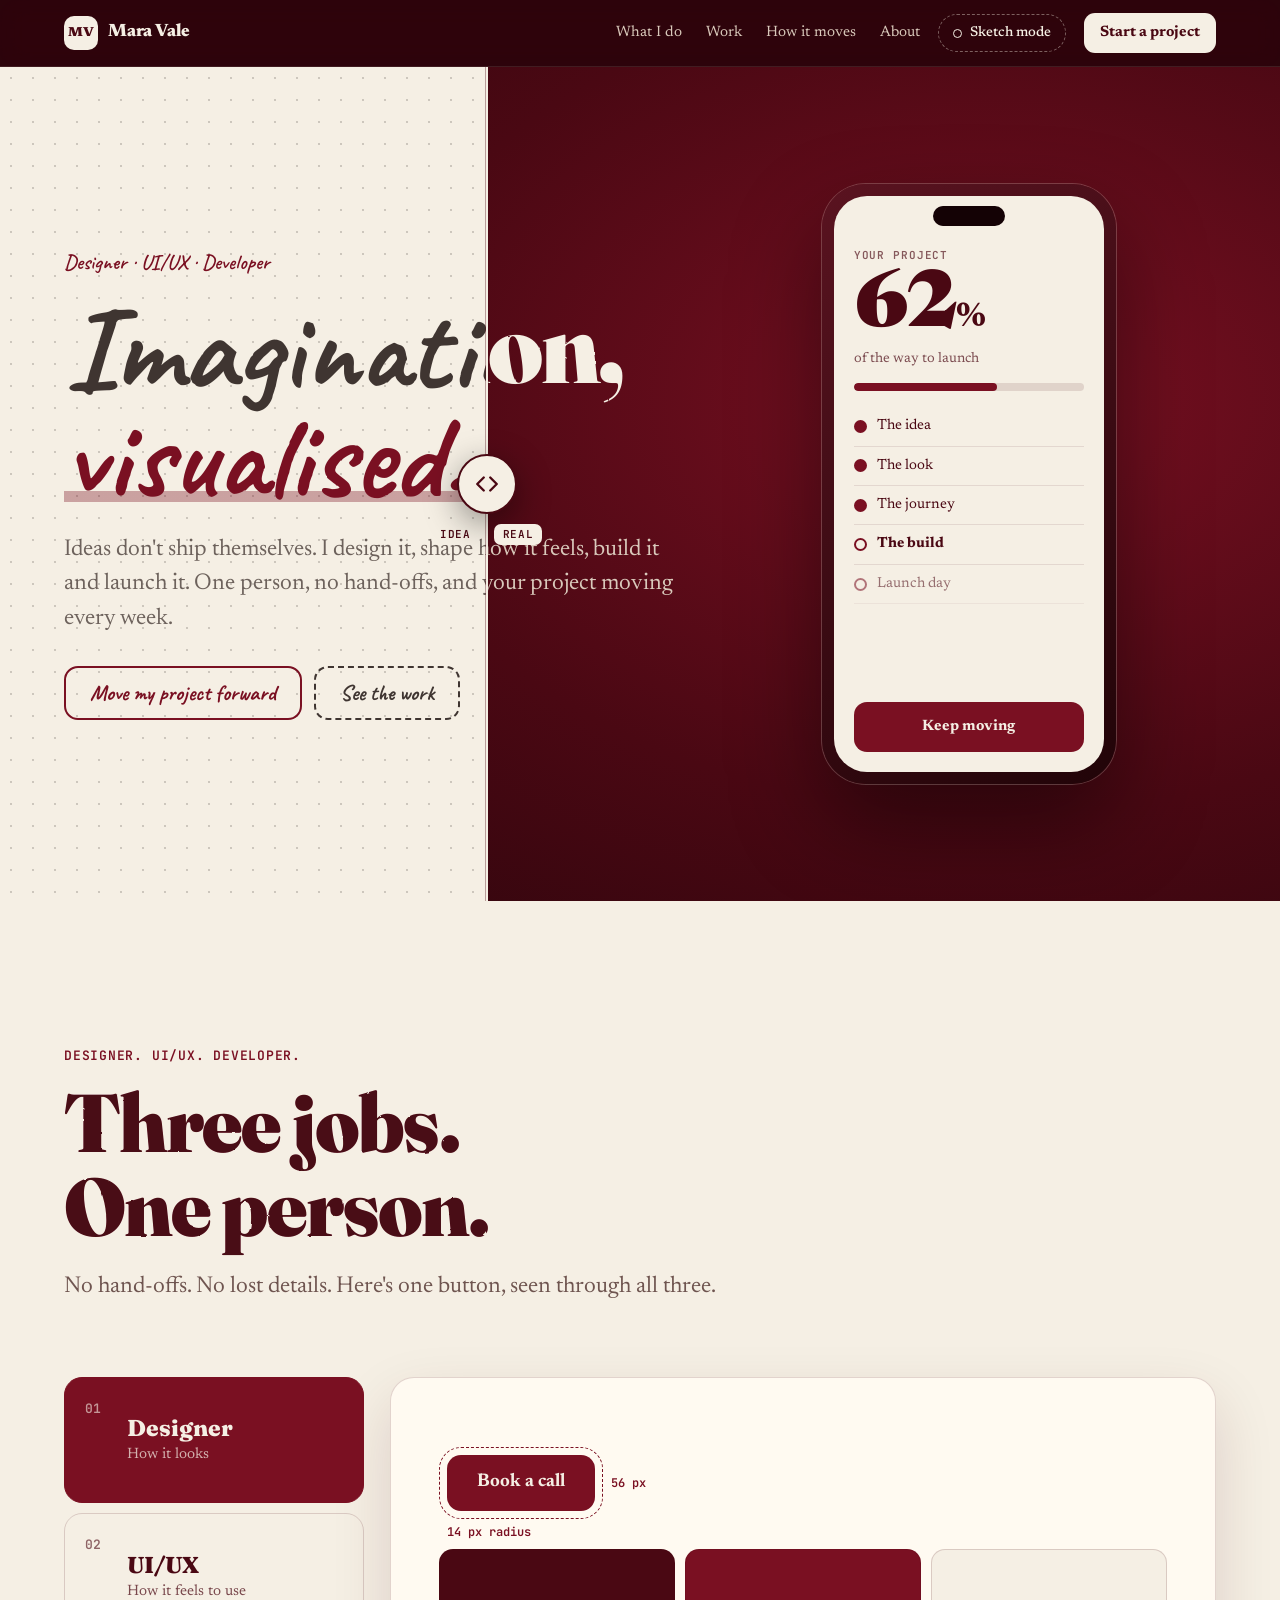
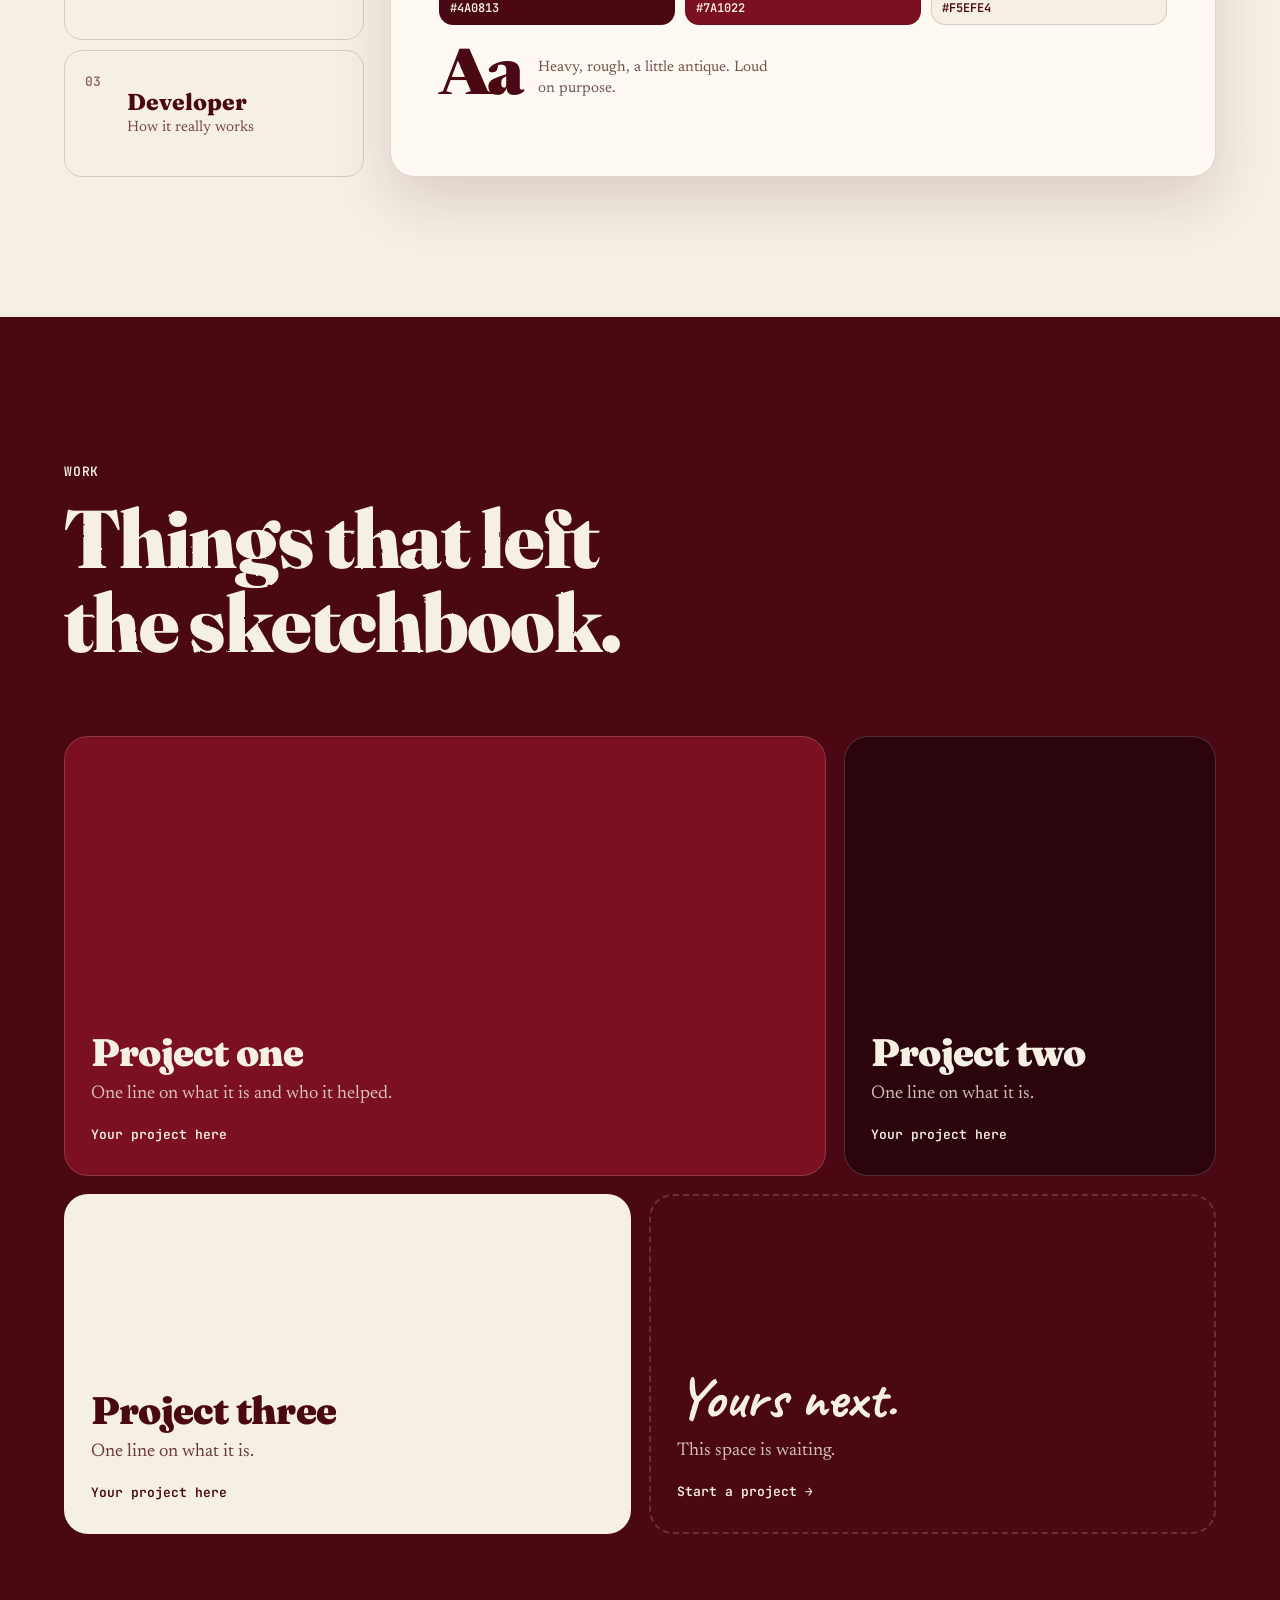
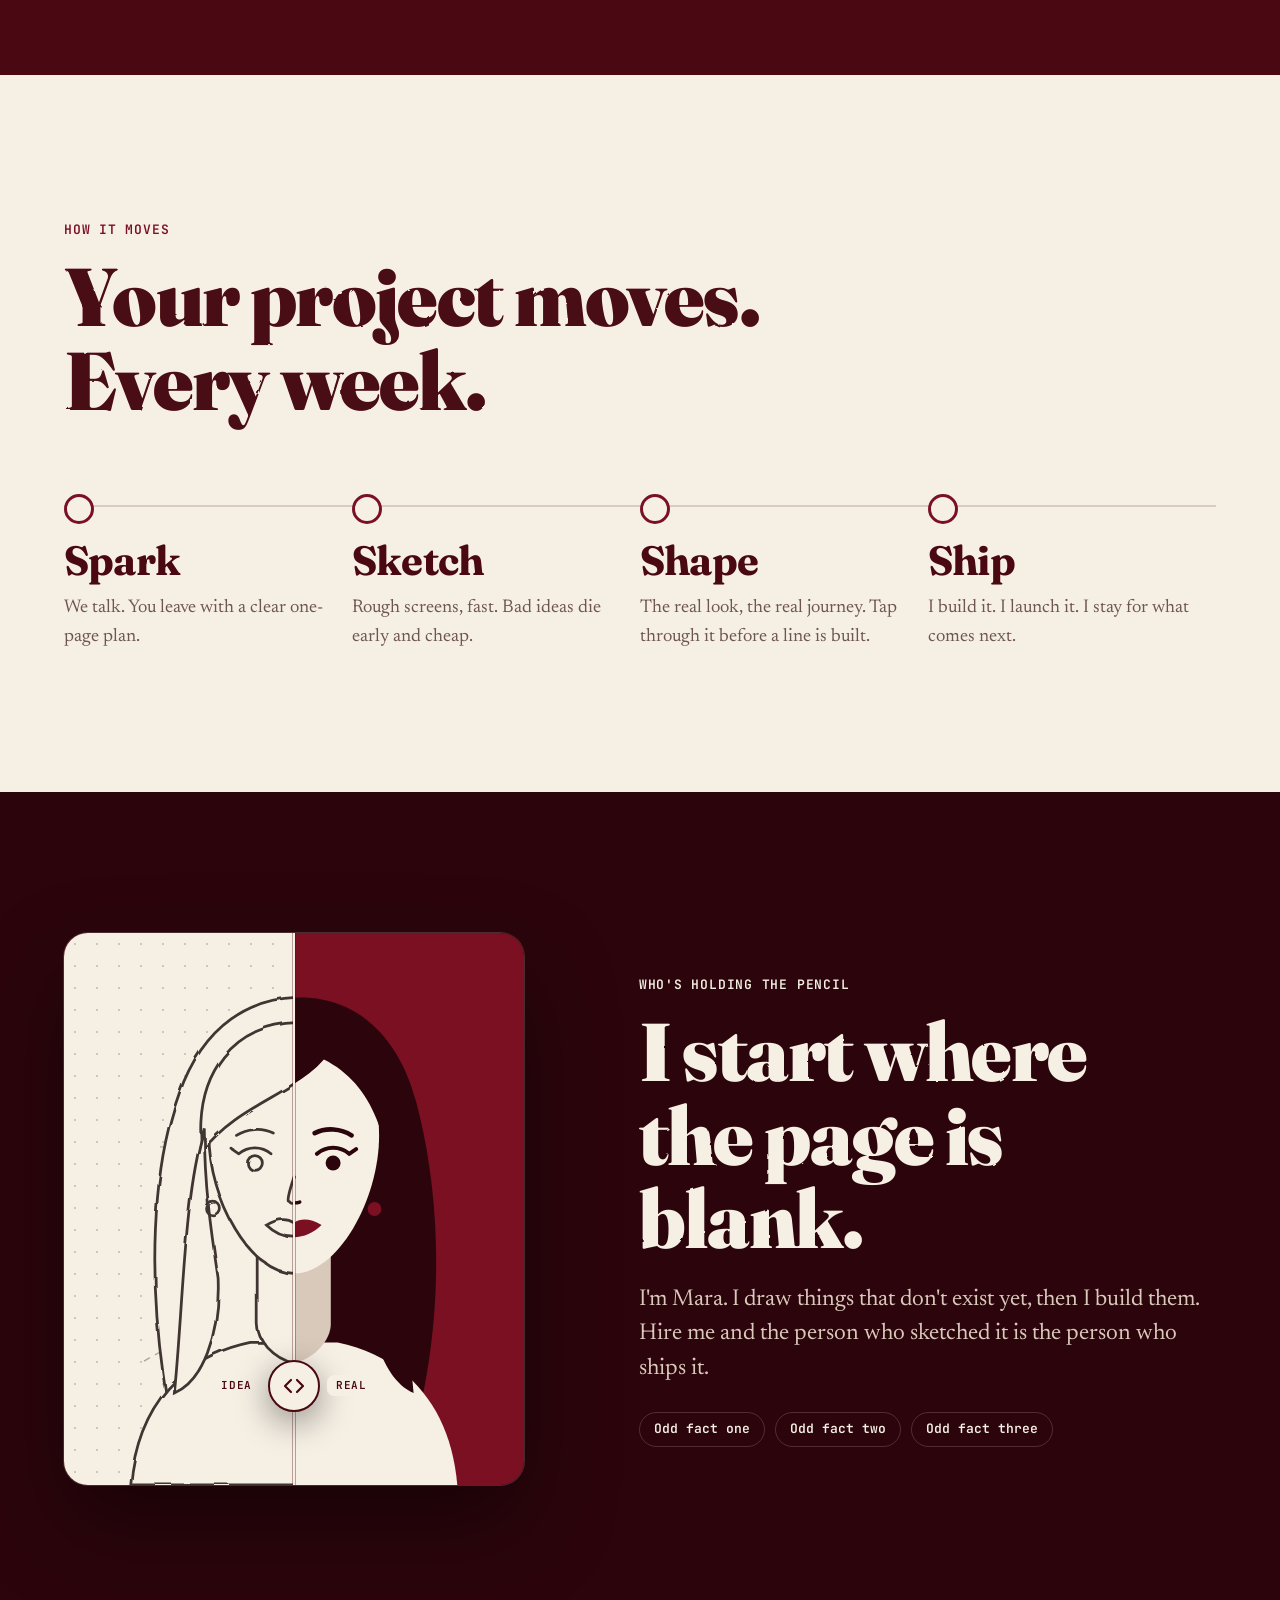
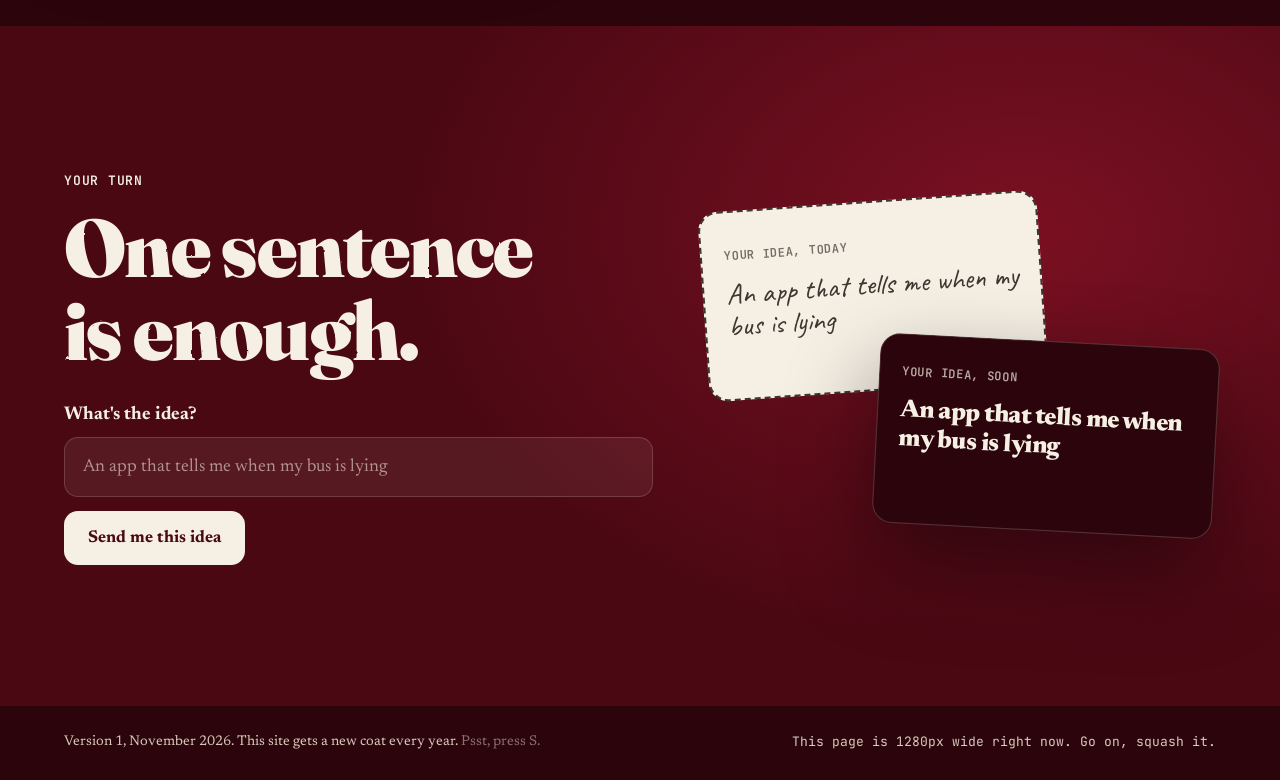
==== commit 97fc8cf2: "Serif type: free stand-ins, ready for the licensed fonts; phone mockup fits on phones Co-Authored-By" ====
--- a/index.html
+++ b/index.html
@@ -8,13 +8,14 @@
 <meta name="theme-color" content="#4a0813">
 <link rel="preconnect" href="https://fonts.googleapis.com">
 <link rel="preconnect" href="https://fonts.gstatic.com" crossorigin>
-<link href="https://fonts.googleapis.com/css2?family=Bricolage+Grotesque:opsz,wdth,wght@12..96,75..100,400..800&family=Caveat:wght@500;700&family=JetBrains+Mono:wght@400;600&display=swap" rel="stylesheet">
+<link href="https://fonts.googleapis.com/css2?family=Fraunces:opsz,wght@9..144,400..900&family=Newsreader:ital,opsz,wght@0,6..72,300..700;1,6..72,300..700&family=Caveat:wght@500;700&family=JetBrains+Mono:wght@400;600&display=swap" rel="stylesheet">
 <link rel="stylesheet" href="style.css">
 </head>
 <body>
 <!-- The pencil: everything in "idea" state runs through this wobble. -->
 <svg width="0" height="0" style="position:absolute" aria-hidden="true">
   <filter id="pencil"><feTurbulence type="fractalNoise" baseFrequency=".035" numOctaves="2" seed="4"/><feDisplacementMap in="SourceGraphic" scale="3.2"/></filter>
+  <filter id="rough"><feTurbulence type="fractalNoise" baseFrequency=".12" numOctaves="2" seed="9"/><feDisplacementMap in="SourceGraphic" scale="1.8"/></filter>
 </svg>
 
 <header class="top">
@@ -99,7 +100,7 @@
             <div class="spec">
               <span class="spec-btn">Book a call<i class="m m-h">56 px</i><i class="m m-r">14 px radius</i></span>
               <div class="swatches"><span style="--c:#4a0813">#4A0813</span><span style="--c:#7a1022">#7A1022</span><span style="--c:#f5efe4;--t:#4a0813">#F5EFE4</span></div>
-              <p class="aa">Aa<small>Bricolage Grotesque. Tight, heavy, loud.</small></p>
+              <p class="aa">Aa<small>Heavy, rough, a little antique. Loud on purpose.</small></p>
             </div>
           </div>
           <div class="panel" id="p-ux" role="tabpanel" aria-labelledby="t-ux" hidden>
--- a/style.css
+++ b/style.css
@@ -2,6 +2,10 @@
    Every component reads its look from the variables below, so .sketchy (and the
    whole page, in sketch mode) only has to swap the variables. */
 :root {
+  /* Swap-in order: the licensed fonts win as soon as their @font-face rules and
+     files exist; Fraunces and Newsreader stand in until then. */
+  --head: "Hubano Rough", "Fraunces", Georgia, serif;
+  --body: "Sydonia Atramentiqua", "Newsreader", Georgia, serif;
   --wine-deep: #2c050c;
   --wine: #4a0813;
   --maroon: #7a1022;
@@ -16,12 +20,12 @@
 .wine, .real {
   --bg: var(--wine); --fg: var(--cream); --muted: var(--cream-dim); --accent: var(--cream);
   --on-accent: var(--wine); --surface: rgba(245, 239, 228, .07); --edge: rgba(245, 239, 228, .17);
-  --bs: solid; --display: "Bricolage Grotesque", system-ui, sans-serif; --dw: 800; --shadow: 0 40px 90px rgba(0, 0, 0, .45);
+  --bs: solid; --display: var(--head); --dw: 900; --shadow: 0 40px 90px rgba(0, 0, 0, .45);
 }
 .paper {
   --bg: var(--cream); --fg: var(--wine); --muted: #6f5550; --accent: var(--maroon);
   --on-accent: var(--cream); --surface: #fffaf1; --edge: rgba(74, 8, 19, .16);
-  --bs: solid; --display: "Bricolage Grotesque", system-ui, sans-serif; --dw: 800; --shadow: 0 24px 60px rgba(74, 8, 19, .14);
+  --bs: solid; --display: var(--head); --dw: 900; --shadow: 0 24px 60px rgba(74, 8, 19, .14);
 }
 /* the pencil version of anything */
 .sketchy, .sketchy .real, html.sketch .wine, html.sketch .paper, html.sketch .real {
@@ -32,7 +36,7 @@
 
 * { box-sizing: border-box; }
 html { scroll-behavior: smooth; scroll-padding-top: 76px; -webkit-text-size-adjust: 100%; }
-body { margin: 0; background: var(--wine-deep); color: var(--cream); font: 17px/1.6 "Bricolage Grotesque", system-ui, -apple-system, "Segoe UI", sans-serif; overflow-x: hidden; }
+body { margin: 0; background: var(--wine-deep); color: var(--cream); font: 18.5px/1.55 var(--body); overflow-x: hidden; }
 img { max-width: 100%; display: block; }
 a { color: inherit; }
 .wrap { max-width: 1200px; margin: 0 auto; padding: 0 24px; }
@@ -44,11 +48,12 @@
   background-image: radial-gradient(rgba(63, 53, 49, .2) 1px, transparent 1.4px); background-size: 22px 22px;
 }
 h1, h2, h3 { font-family: var(--display); font-weight: var(--dw); margin: 0; }
-h2 { font-size: clamp(40px, 6.4vw, 84px); line-height: 1; letter-spacing: -.035em; }
+h2 { font-size: clamp(40px, 6.4vw, 84px); line-height: 1.02; letter-spacing: -.02em; filter: url(#rough); }
+html.sketch h2 { filter: none; }
 html.sketch h1, html.sketch h2, html.sketch h3 { letter-spacing: 0; }
 .head { max-width: 900px; margin-bottom: clamp(40px, 6vw, 72px); }
 .head .lead { margin-top: 22px; }
-.lead { color: var(--muted); font-size: clamp(18px, 1.7vw, 21px); line-height: 1.5; margin: 0; }
+.lead { color: var(--muted); font-size: clamp(20px, 1.9vw, 23px); line-height: 1.5; margin: 0; }
 .eyebrow { display: inline-flex; align-items: center; gap: 10px; margin: 0 0 16px; color: var(--accent); font: 600 13px/1.4 "JetBrains Mono", ui-monospace, monospace; letter-spacing: .06em; text-transform: uppercase; }
 .pulse { width: 8px; height: 8px; border-radius: 50%; background: var(--accent); animation: pulse 2.2s infinite; }
 @keyframes pulse { 0% { box-shadow: 0 0 0 0 rgba(245, 239, 228, .55); } 70%, 100% { box-shadow: 0 0 0 12px rgba(245, 239, 228, 0); } }
@@ -81,7 +86,8 @@
 .idea { position: absolute; inset: 0; z-index: 2; pointer-events: none; clip-path: inset(0 calc(100% - var(--x)) 0 0); background-color: var(--cream); background-image: radial-gradient(rgba(63, 53, 49, .22) 1px, transparent 1.4px); background-size: 22px 22px; }
 .hero-grid { position: relative; width: 100%; display: grid; grid-template-columns: minmax(0, 1.25fr) minmax(0, 1fr); gap: 40px; align-items: center; padding-top: 40px; padding-bottom: 40px; }
 .hero { --hs: clamp(62px, 9.4vw, 128px); }
-.hero h1 { height: calc(var(--hs) * 1.8); font-size: calc(var(--hs) * .872); line-height: .96; letter-spacing: -.045em; margin-bottom: 22px; white-space: nowrap; }
+.hero h1 { height: calc(var(--hs) * 1.8); font-size: calc(var(--hs) * .872); line-height: .98; letter-spacing: -.025em; margin-bottom: 22px; white-space: nowrap; filter: url(#rough); }
+.sketchy .hero-grid h1, html.sketch .hero h1 { filter: none; }
 .hero .eyebrow { min-height: 30px; }
 .hero h1 em { color: var(--accent); }
 .sketchy h1, html.sketch .hero h1 { font-size: var(--hs); line-height: .9; letter-spacing: 0; }
@@ -156,7 +162,7 @@
 .lens-tabs button { position: relative; flex: 1; text-align: left; padding: 18px 20px 18px 62px; border: 1px var(--bs) var(--edge); border-radius: 18px; background: none; color: var(--fg); font-family: var(--display); font-size: 23px; font-weight: 800; line-height: 1.15; cursor: pointer; transition: background .3s, color .3s, transform .3s var(--ease); }
 .lens-tabs button:hover { transform: translateX(4px); }
 .lens-tabs b { position: absolute; left: 20px; top: 21px; font: 600 13px/1.5 "JetBrains Mono", monospace; opacity: .6; }
-.lens-tabs small { display: block; margin-top: 3px; font: 400 15px/1.3 "Bricolage Grotesque", sans-serif; opacity: .72; }
+.lens-tabs small { display: block; margin-top: 3px; font: 400 15px/1.3 var(--body); opacity: .72; }
 .lens-tabs [aria-selected="true"] { background: var(--maroon); color: var(--cream); border-color: var(--maroon); }
 html.sketch .lens-tabs [aria-selected="true"] { background: none; color: var(--maroon); border: 2.5px solid var(--maroon); }
 .lens-stage { min-height: 400px; border-radius: 24px; border: 1px var(--bs) var(--edge); background: var(--surface); box-shadow: var(--shadow); padding: clamp(24px, 4vw, 48px); display: grid; align-items: center; overflow: hidden; }
@@ -260,6 +266,13 @@
   .hero { min-height: 0; }
   .hero-grid { grid-template-columns: 1fr; padding-top: 34px; padding-bottom: 100px; gap: 34px; }
   .phone { width: 216px; animation: none; }
+  .screen { padding: 44px 14px 14px; }
+  .s-big { font-size: 54px; }
+  .s-list { margin-top: 8px; font-size: 13.5px; }
+  .s-list li { padding: 4px 0; }
+  .s-btn { padding: 9px; font-size: 14px; }
+  .sketchy .s-list { font-size: 16px; }
+  .sketchy .s-btn { font-size: 18px; padding: 3px; }
   .grip { top: auto; bottom: 18px; margin-top: 0; }
   .tag { top: auto; bottom: 38px; }
   .tag-l { right: 42px; } .tag-r { left: 42px; }
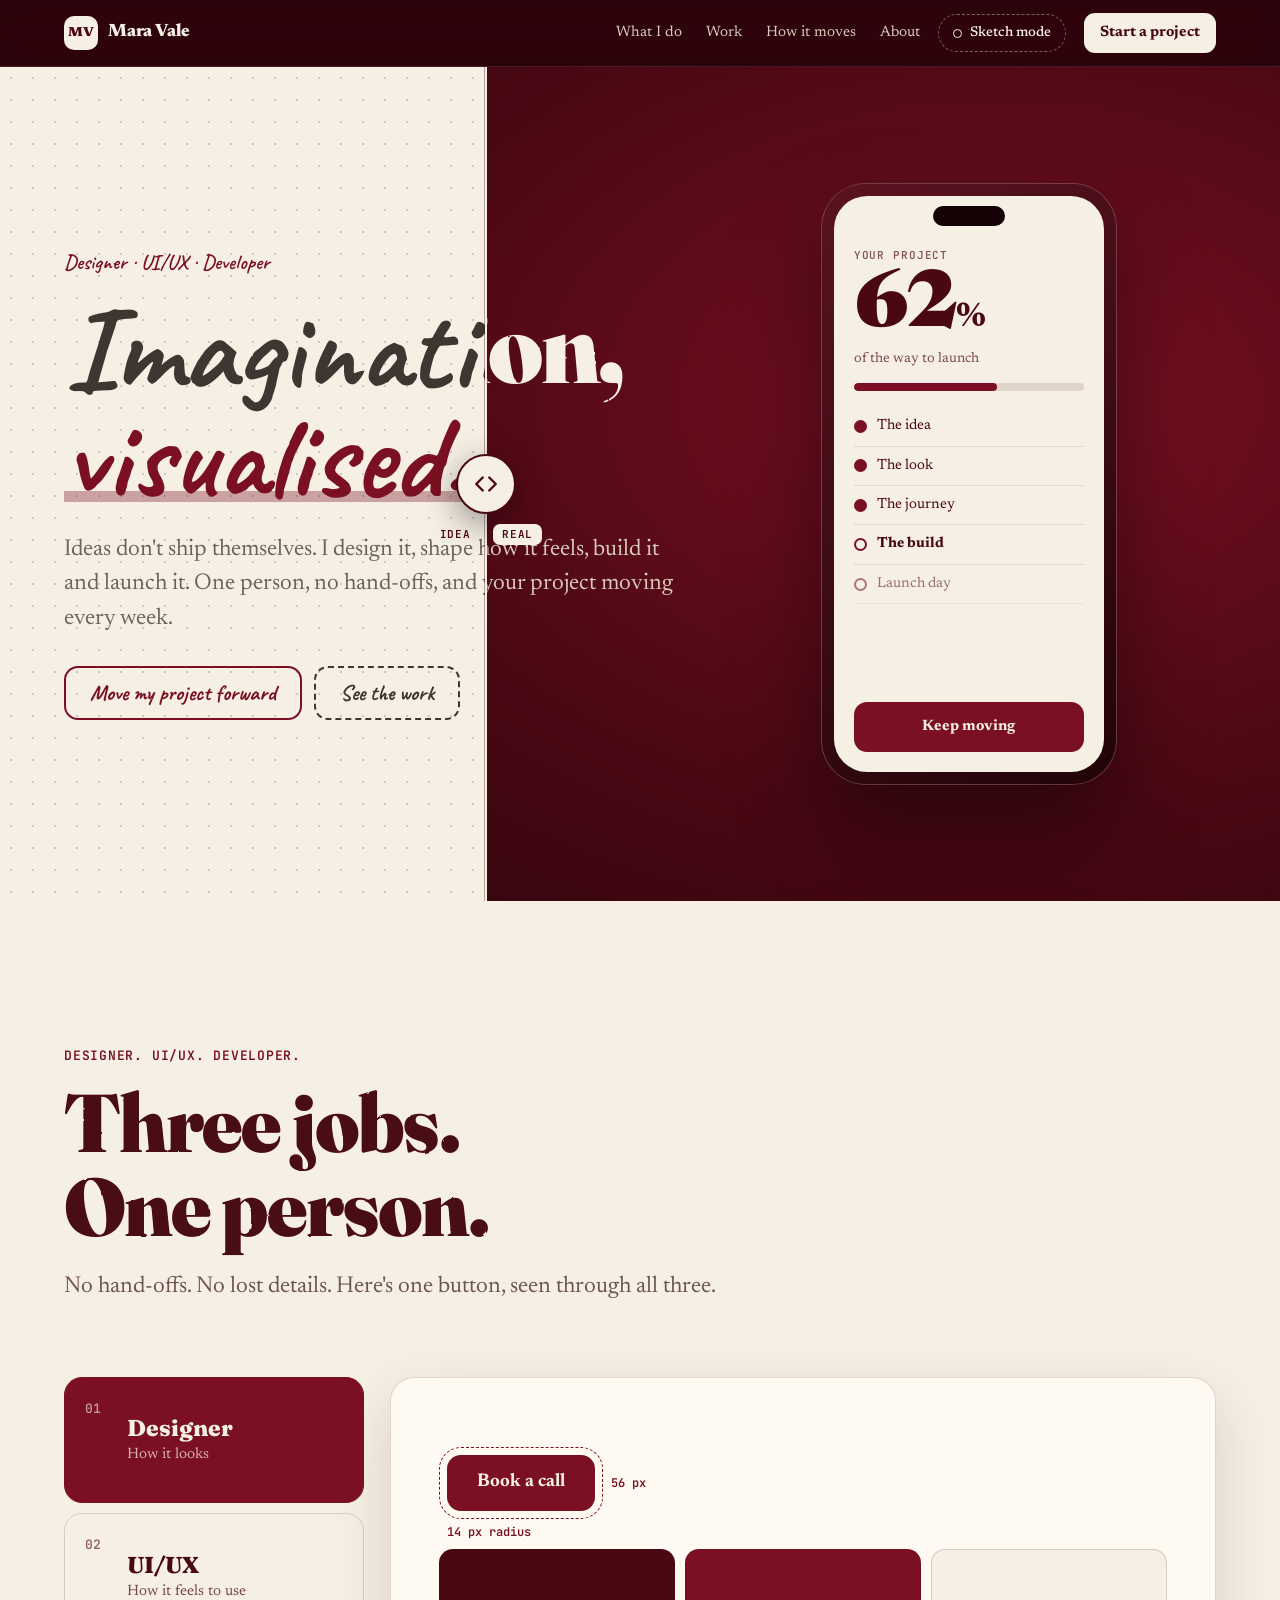
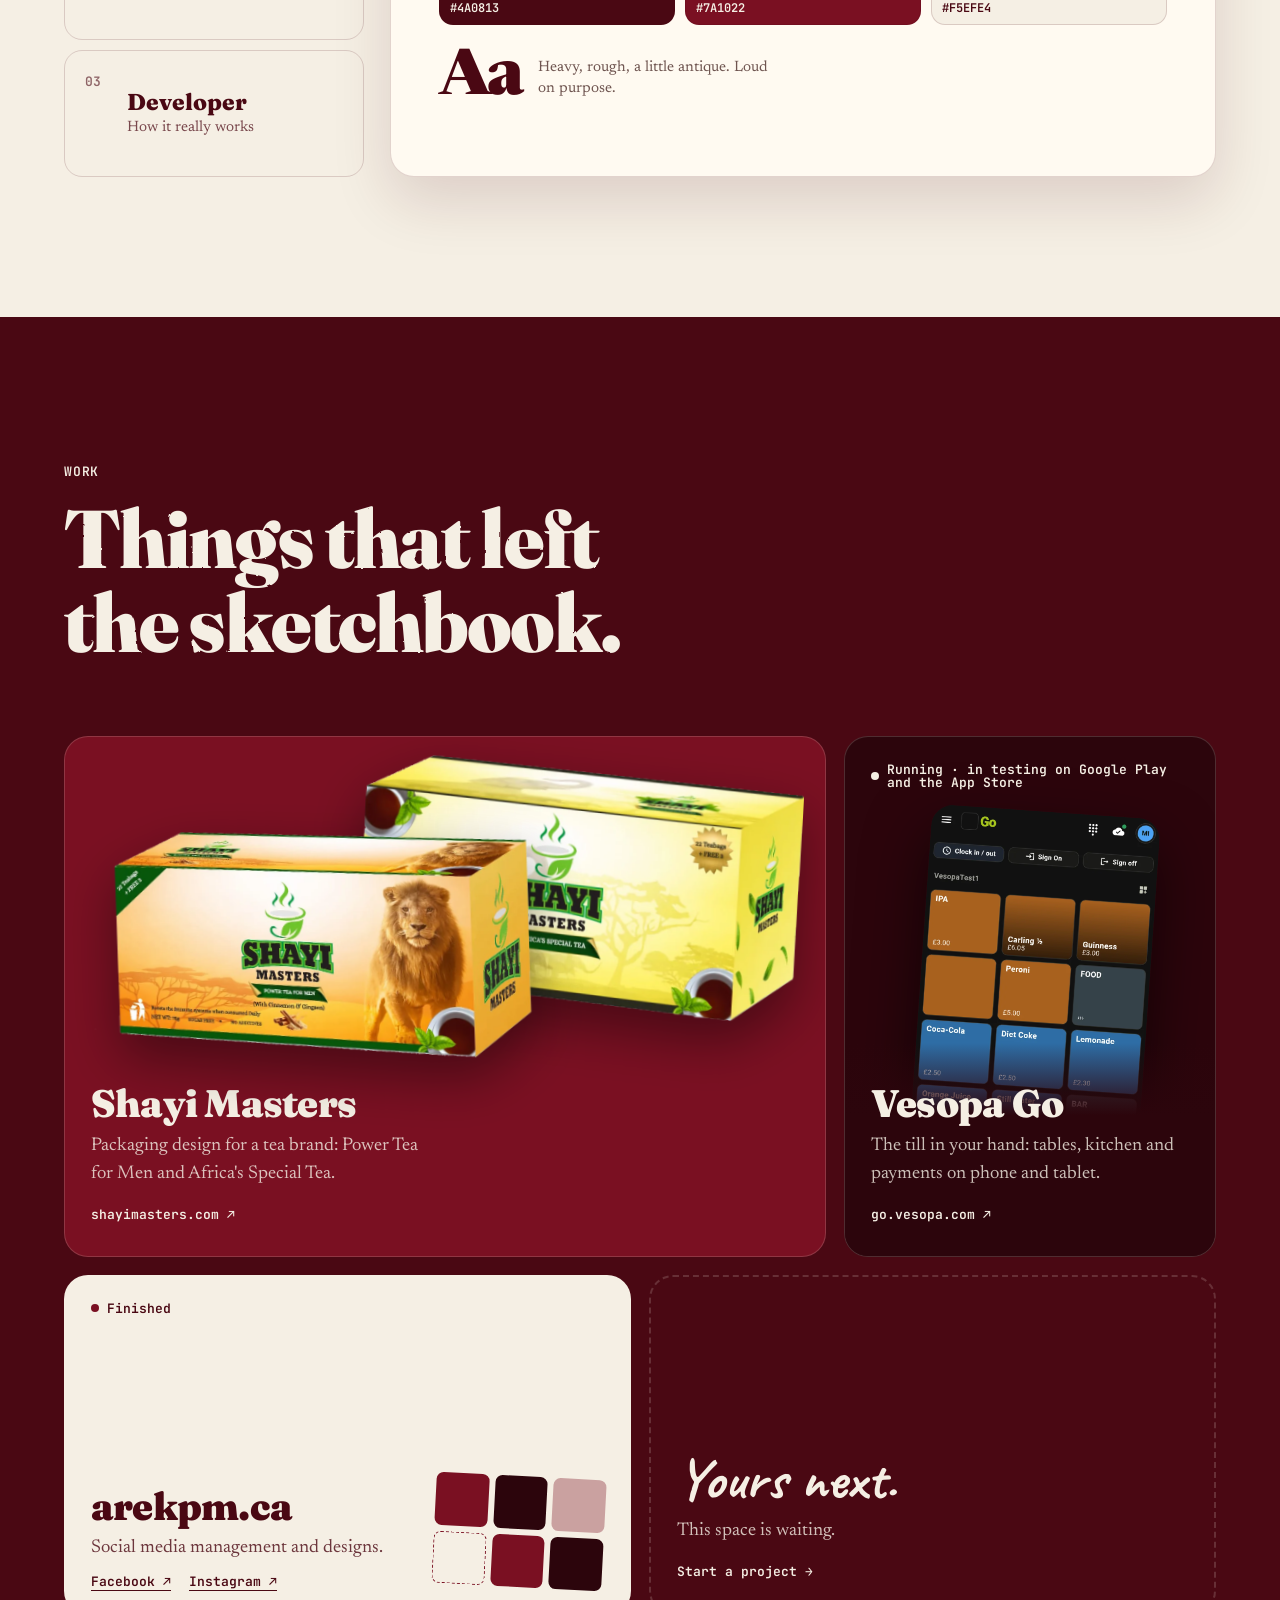
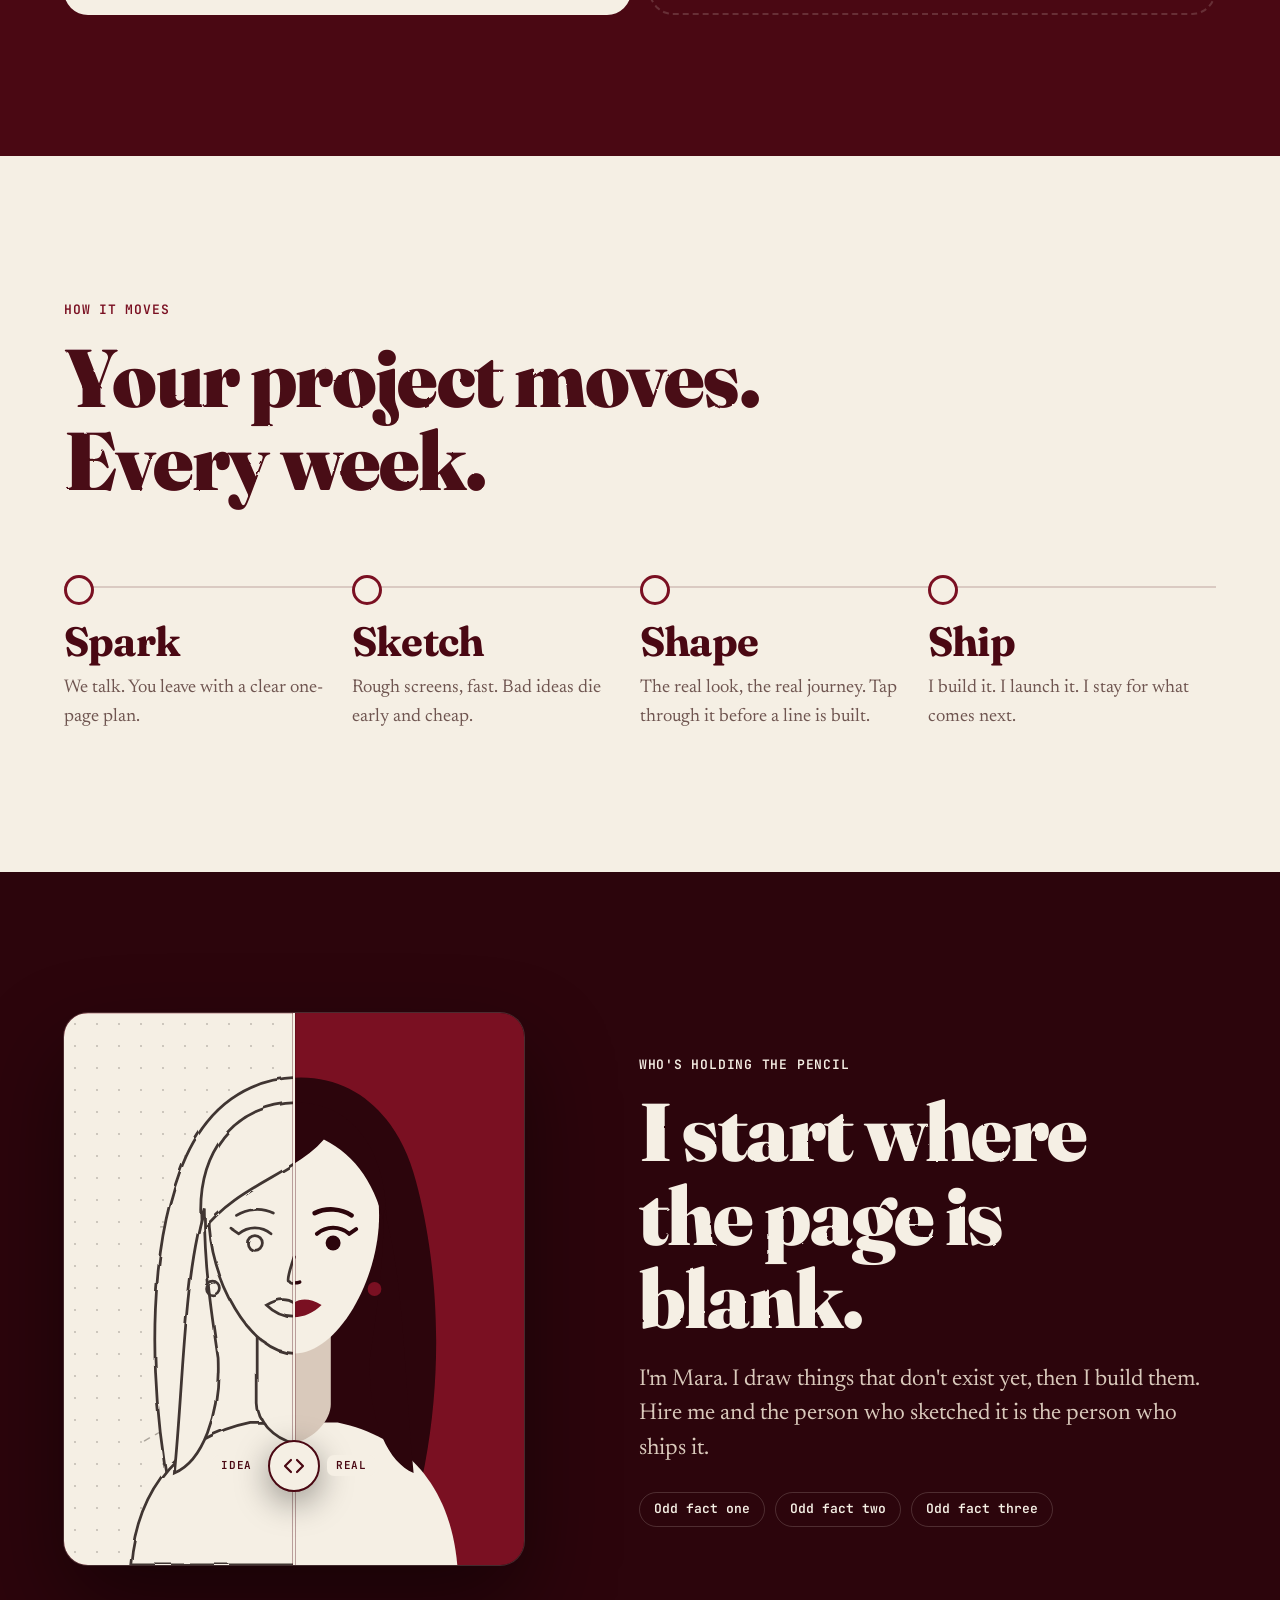
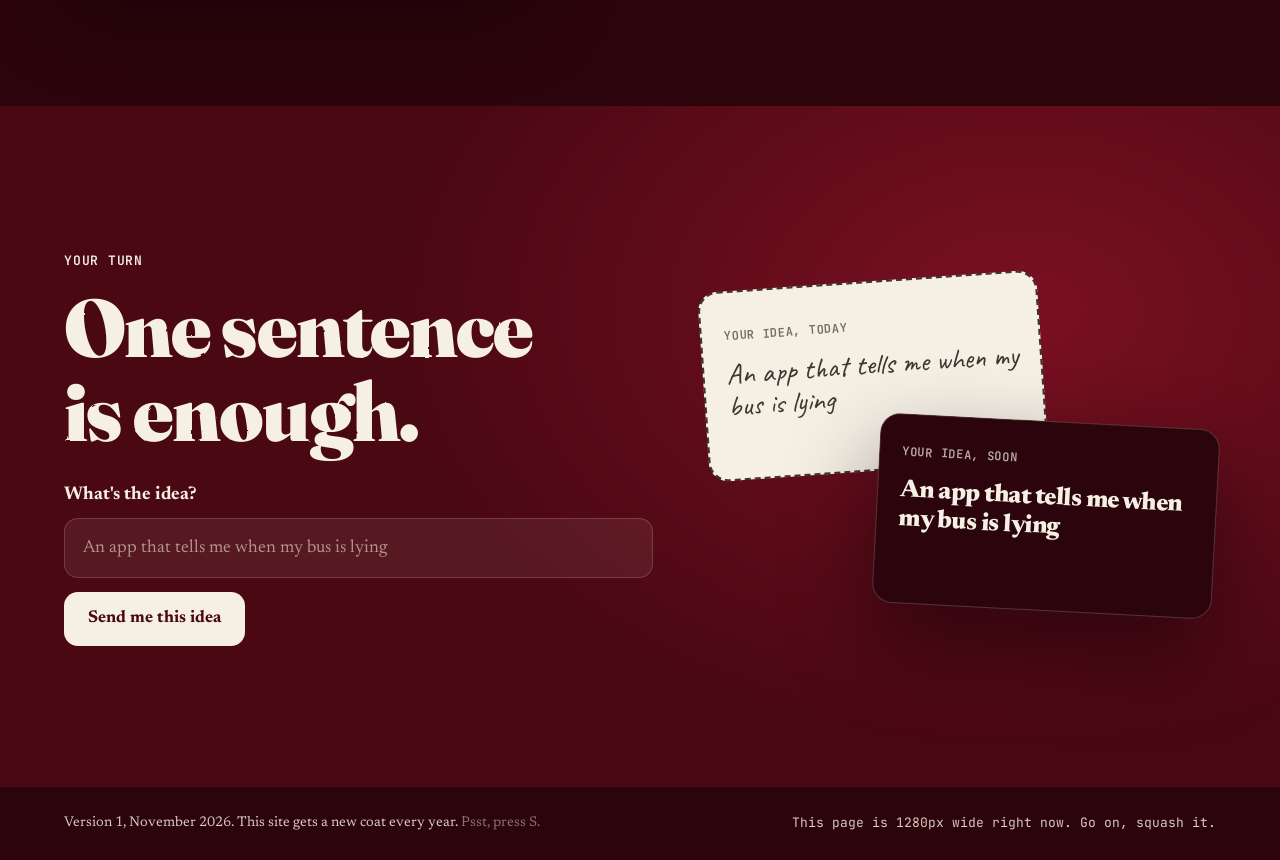
==== commit 0a6f4380: "Work section: Shayi Masters, Vesopa Go and arekpm.ca Co-Authored-By: Claude Opus 5.5 <noreply@anthro" ====
--- a/index.html
+++ b/index.html
@@ -135,9 +135,25 @@
       </div>
       <!-- Placeholders: swap in real projects. -->
       <div class="grid">
-        <article class="tile one reveal"><div><h3>Project one</h3><p>One line on what it is and who it helped.</p><span>Your project here</span></div></article>
-        <article class="tile two-up reveal"><div><h3>Project two</h3><p>One line on what it is.</p><span>Your project here</span></div></article>
-        <article class="tile three reveal"><div><h3>Project three</h3><p>One line on what it is.</p><span>Your project here</span></div></article>
+        <a class="tile one shayi reveal" href="https://shayimasters.com/" rel="noopener">
+          <span class="boxes">
+            <img class="elephant" src="img/shayi-elephant.webp" alt="Shayi Masters Africa's Special Tea box, yellow with an elephant" loading="lazy">
+            <img class="lion" src="img/shayi-lion.webp" alt="Shayi Masters Power Tea for Men box, golden with a lion" loading="lazy">
+          </span>
+          <div><h3>Shayi Masters</h3><p>Packaging design for a tea brand: Power Tea for Men and Africa's Special Tea.</p><span>shayimasters.com ↗</span></div>
+        </a>
+        <a class="tile two-up go reveal" href="https://go.vesopa.com/" rel="noopener">
+          <span class="status"><i></i>Running · in testing on Google Play and the App Store</span>
+          <img src="img/go-sale.webp" alt="Vesopa Go showing a sale on an iPhone" loading="lazy">
+          <div><h3>Vesopa Go</h3><p>The till in your hand: tables, kitchen and payments on phone and tablet.</p><span>go.vesopa.com ↗</span></div>
+        </a>
+        <article class="tile three social reveal">
+          <span class="status"><i></i>Finished</span>
+          <span class="posts" aria-hidden="true"><i></i><i></i><i></i><i></i><i></i><i></i></span>
+          <div><h3>arekpm.ca</h3><p>Social media management and designs.</p>
+            <span class="links-row"><a href="https://www.facebook.com/arekpm.ca" rel="noopener">Facebook ↗</a><a href="https://www.instagram.com/arekpm.ca" rel="noopener">Instagram ↗</a></span>
+          </div>
+        </article>
         <a class="tile next reveal" href="#idea"><div><h3>Yours next.</h3><p>This space is waiting.</p><span>Start a project →</span></div></a>
       </div>
     </div>
--- a/style.css
+++ b/style.css
@@ -191,14 +191,50 @@
 a.tile:hover { transform: translateY(-6px); box-shadow: var(--shadow); }
 .tile h3 { font-size: clamp(28px, 3vw, 40px); line-height: 1.05; letter-spacing: -.02em; }
 .tile p { margin: 8px 0 12px; opacity: .8; max-width: 34ch; }
-.tile span { font: 600 13px/1 "JetBrains Mono", monospace; }
-.one { grid-column: span 4; min-height: 440px; background: var(--maroon); color: var(--cream); }
-.two-up { grid-column: span 2; min-height: 440px; background: var(--wine-deep); color: var(--cream); }
+.tile span:not(.boxes):not(.posts) { font: 600 13px/1 "JetBrains Mono", monospace; }
+.one { grid-column: span 4; min-height: 520px; background: var(--maroon); color: var(--cream); }
+.two-up { grid-column: span 2; min-height: 520px; background: var(--wine-deep); color: var(--cream); }
 .three { grid-column: span 3; background: var(--cream); color: var(--wine); }
 .next { grid-column: span 3; background: none; color: var(--fg); border: 2px dashed var(--edge); }
 .next h3 { font-family: "Caveat", cursive; font-size: 58px; letter-spacing: 0; }
 html.sketch .tile { background: none; color: var(--pencil); }
 html.sketch .tile span { color: var(--maroon); }
+
+/* project: Shayi Masters */
+.shayi { justify-content: space-between; gap: 20px; }
+.boxes { position: relative; display: block; flex: 1; min-height: 300px; }
+.boxes img { position: absolute; width: 62%; transition: transform .7s var(--ease); filter: drop-shadow(0 22px 26px rgba(0, 0, 0, .4)); }
+.boxes .elephant { right: 0; top: 0; rotate: 3deg; }
+.boxes .lion { left: 0; bottom: 0; rotate: -2deg; }
+.shayi:hover .lion { transform: translate(-6px, 6px); }
+.shayi:hover .elephant { transform: translate(8px, -6px); }
+html.sketch .boxes img { filter: grayscale(1) contrast(.8) url(#pencil); }
+
+/* project: Vesopa Go */
+.go { justify-content: flex-end; }
+.go img { position: absolute; left: 50%; top: 74px; width: 62%; margin-left: -31%; rotate: 4deg; border-radius: 22px; box-shadow: 0 26px 60px rgba(0, 0, 0, .6); transition: rotate .6s var(--ease), translate .6s var(--ease); }
+.go:hover img { rotate: 1deg; translate: 0 -6px; }
+.go > div { position: relative; padding-top: 22px; margin: 0 -26px -26px; padding: 40px 26px 26px; background: linear-gradient(transparent, var(--wine-deep) 34%); }
+.tile .status { position: relative; z-index: 1; align-self: flex-start; margin-bottom: auto; display: inline-flex; align-items: center; gap: 8px; line-height: 1.35; font-size: 11.5px; font-weight: 400; }
+.status i { width: 8px; height: 8px; flex: none; border-radius: 50%; background: var(--cream); animation: pulse 2.2s infinite; }
+html.sketch .go img { filter: grayscale(1) contrast(.8) url(#pencil); }
+html.sketch .go > div { background: var(--cream); }
+html.sketch .status i { background: var(--maroon); }
+
+/* project: arekpm.ca */
+.social { display: grid; grid-template-columns: minmax(0, 1fr) 170px; grid-template-rows: auto 1fr; column-gap: 20px; align-items: end; }
+.social .status { grid-column: 1 / -1; }
+.social .status i { background: var(--maroon); animation: none; }
+.social > div { grid-column: 1; }
+.links-row { display: flex; gap: 18px; flex-wrap: wrap; }
+.links-row a { text-underline-offset: 4px; }
+.posts { grid-column: 2; grid-row: 2; display: grid; grid-template-columns: repeat(3, 1fr); gap: 6px; rotate: 3deg; transition: rotate .6s var(--ease); }
+.social:hover .posts { rotate: 0deg; }
+.posts i { aspect-ratio: 1; border-radius: 7px; background: var(--maroon); }
+.posts i:nth-child(2), .posts i:nth-child(6) { background: var(--wine-deep); }
+.posts i:nth-child(3) { background: rgba(122, 16, 34, .35); }
+.posts i:nth-child(4) { background: none; border: 1.5px dashed var(--maroon); }
+html.sketch .posts i { background: none; border: 1.5px dashed var(--pencil); }
 
 /* path */
 .path { list-style: none; margin: 0; padding: 0; display: grid; grid-template-columns: repeat(4, 1fr); position: relative; }
@@ -286,6 +322,11 @@
   h2 br { display: none; }
   .grid { grid-template-columns: 1fr; }
   .tile, .one, .two-up, .three, .next { grid-column: auto; min-height: 260px; }
+  .boxes { min-height: 230px; }
+  .social { grid-template-columns: minmax(0, 1fr) 96px; column-gap: 12px; }
+  .two-up.go { min-height: 480px; }
+  .go img { width: 54%; margin-left: -27%; }
+  .boxes img { width: 72%; }
   .path { grid-template-columns: 1fr; gap: 30px; }
   .path::before, .path::after { display: none; }
   .path li { padding: 0 0 0 40px; }
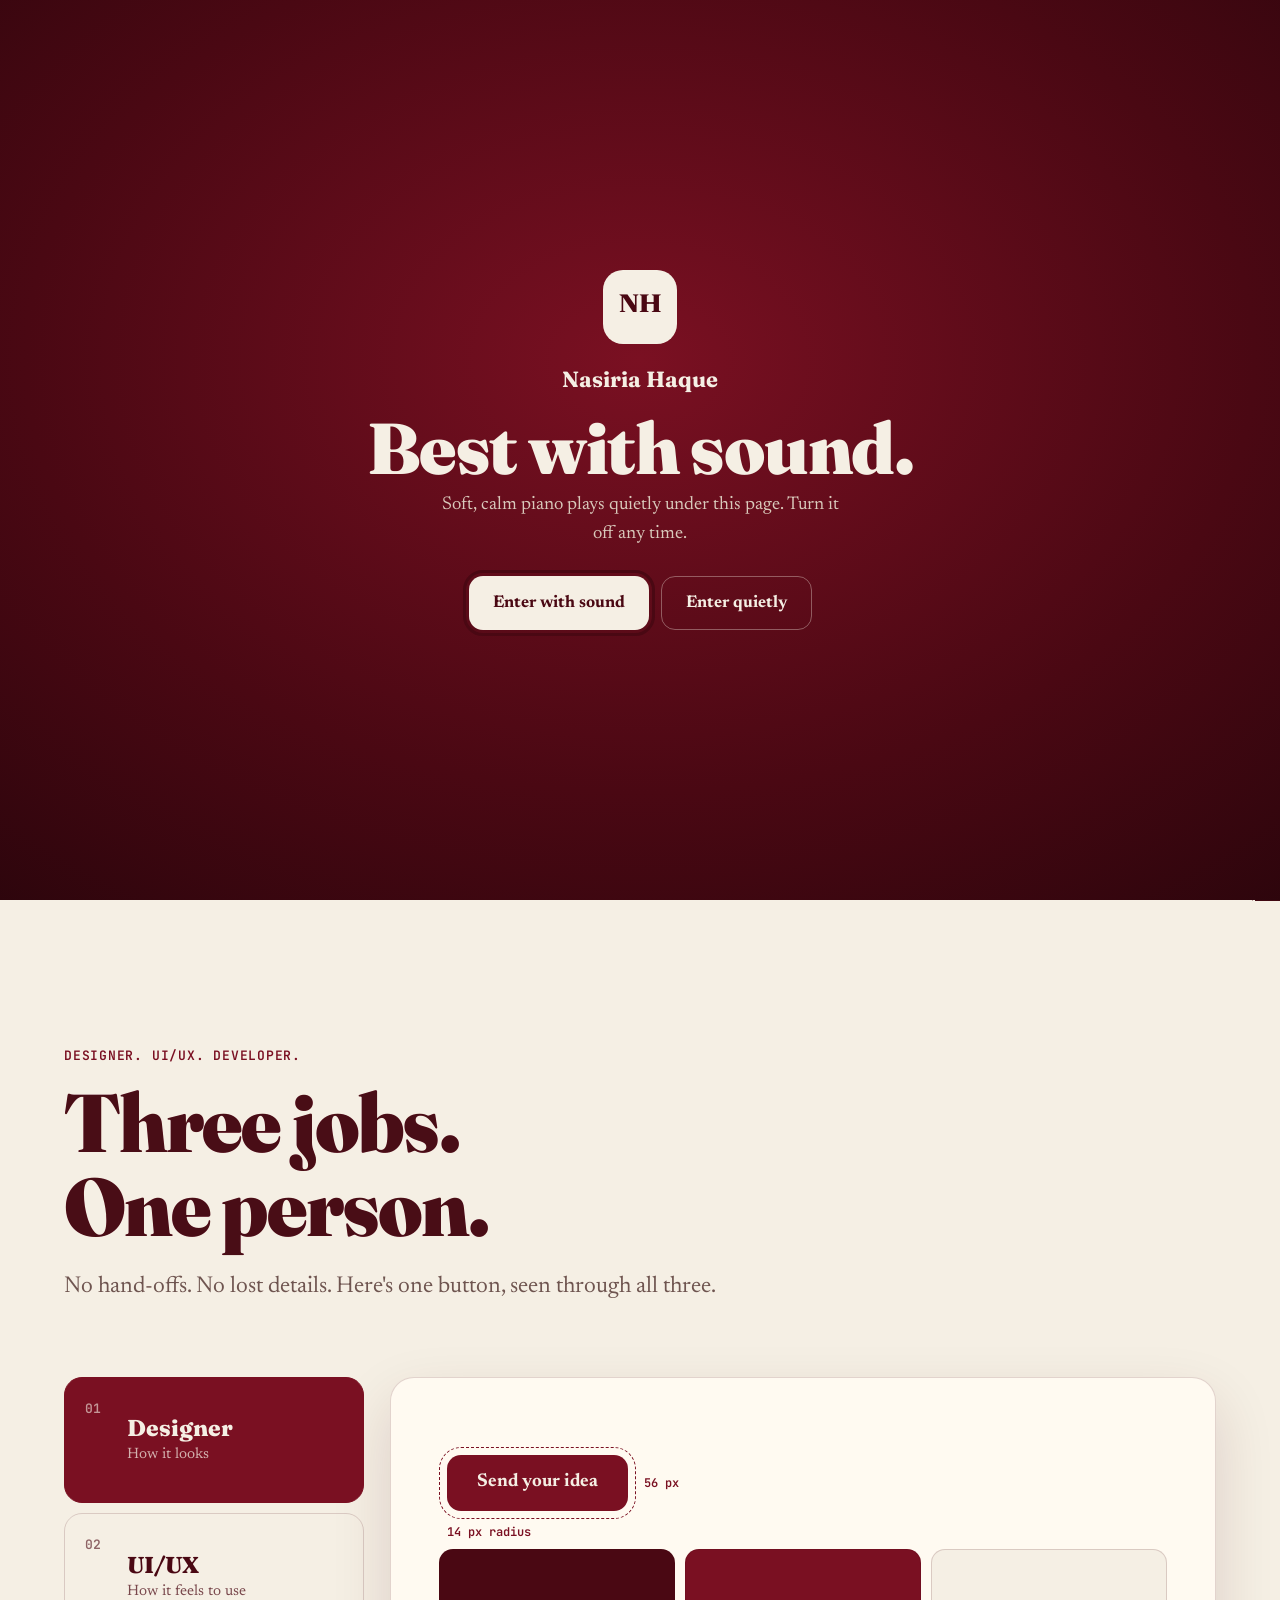
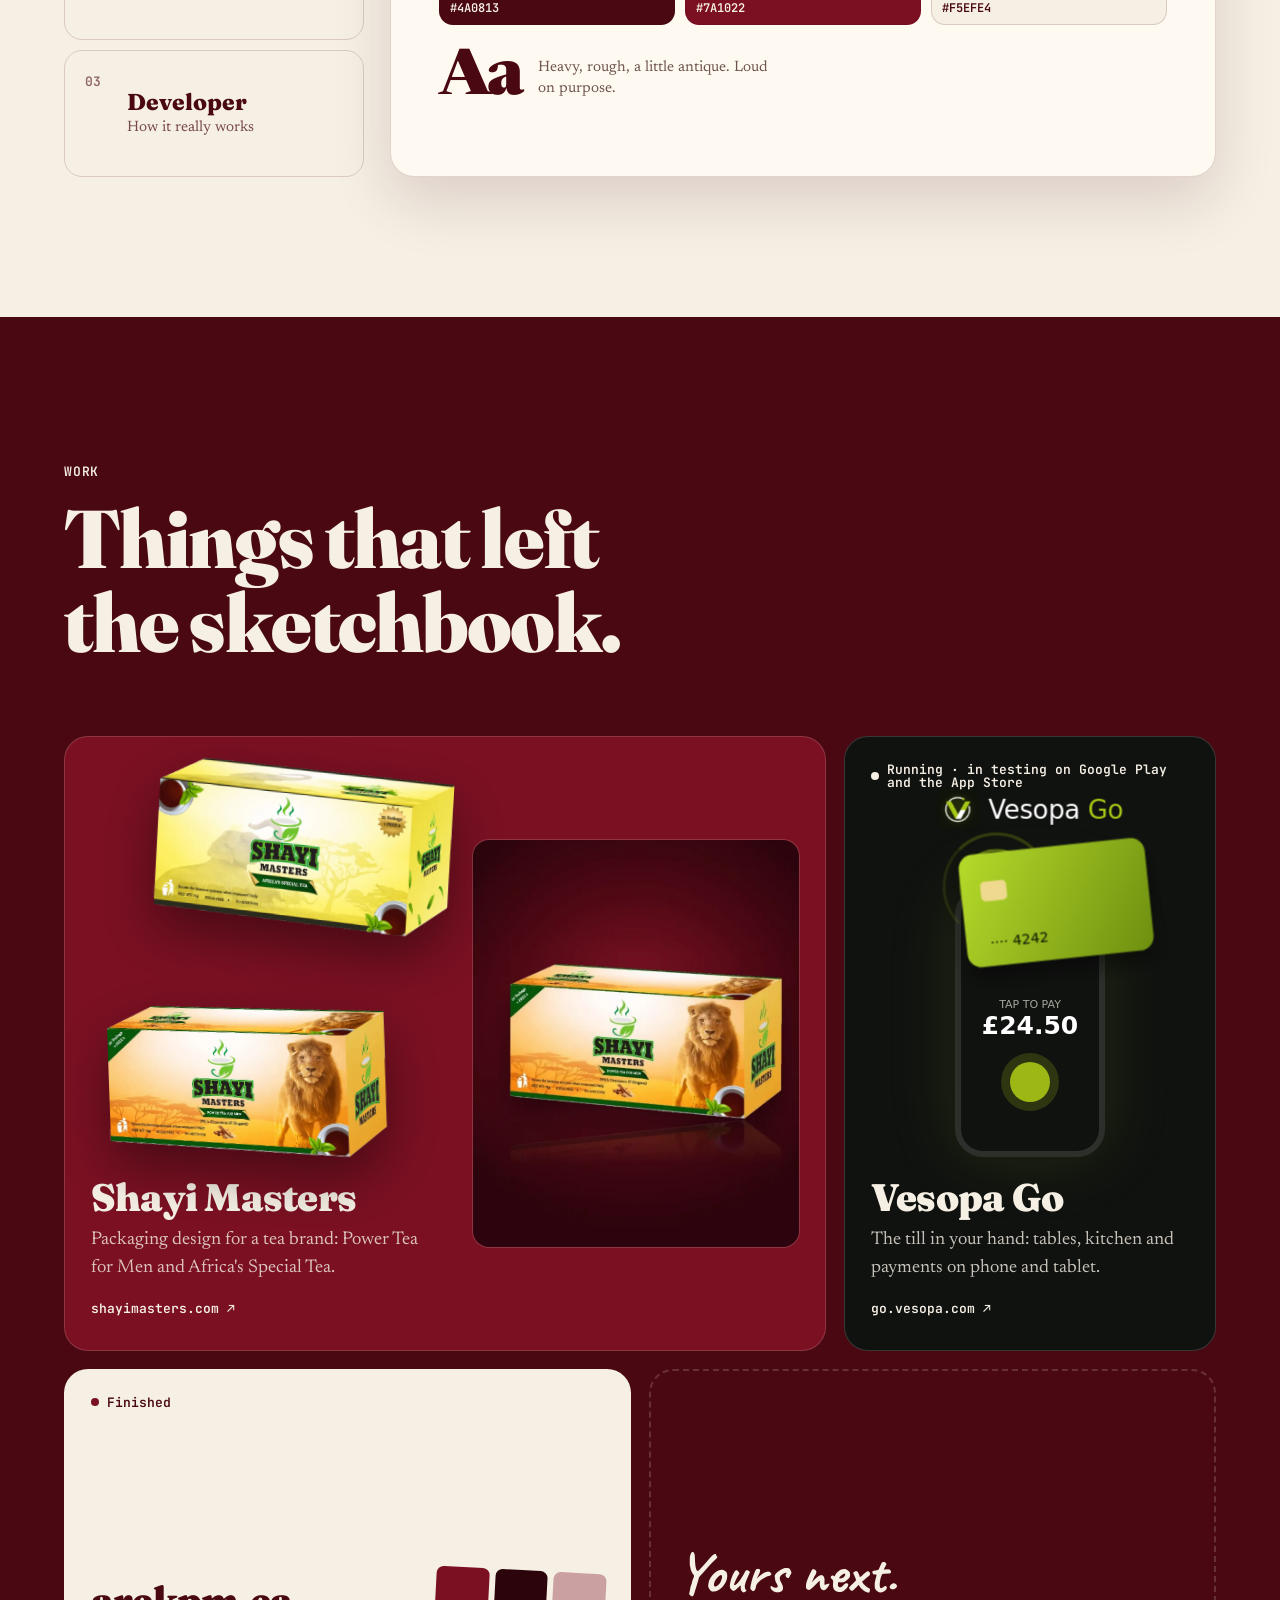
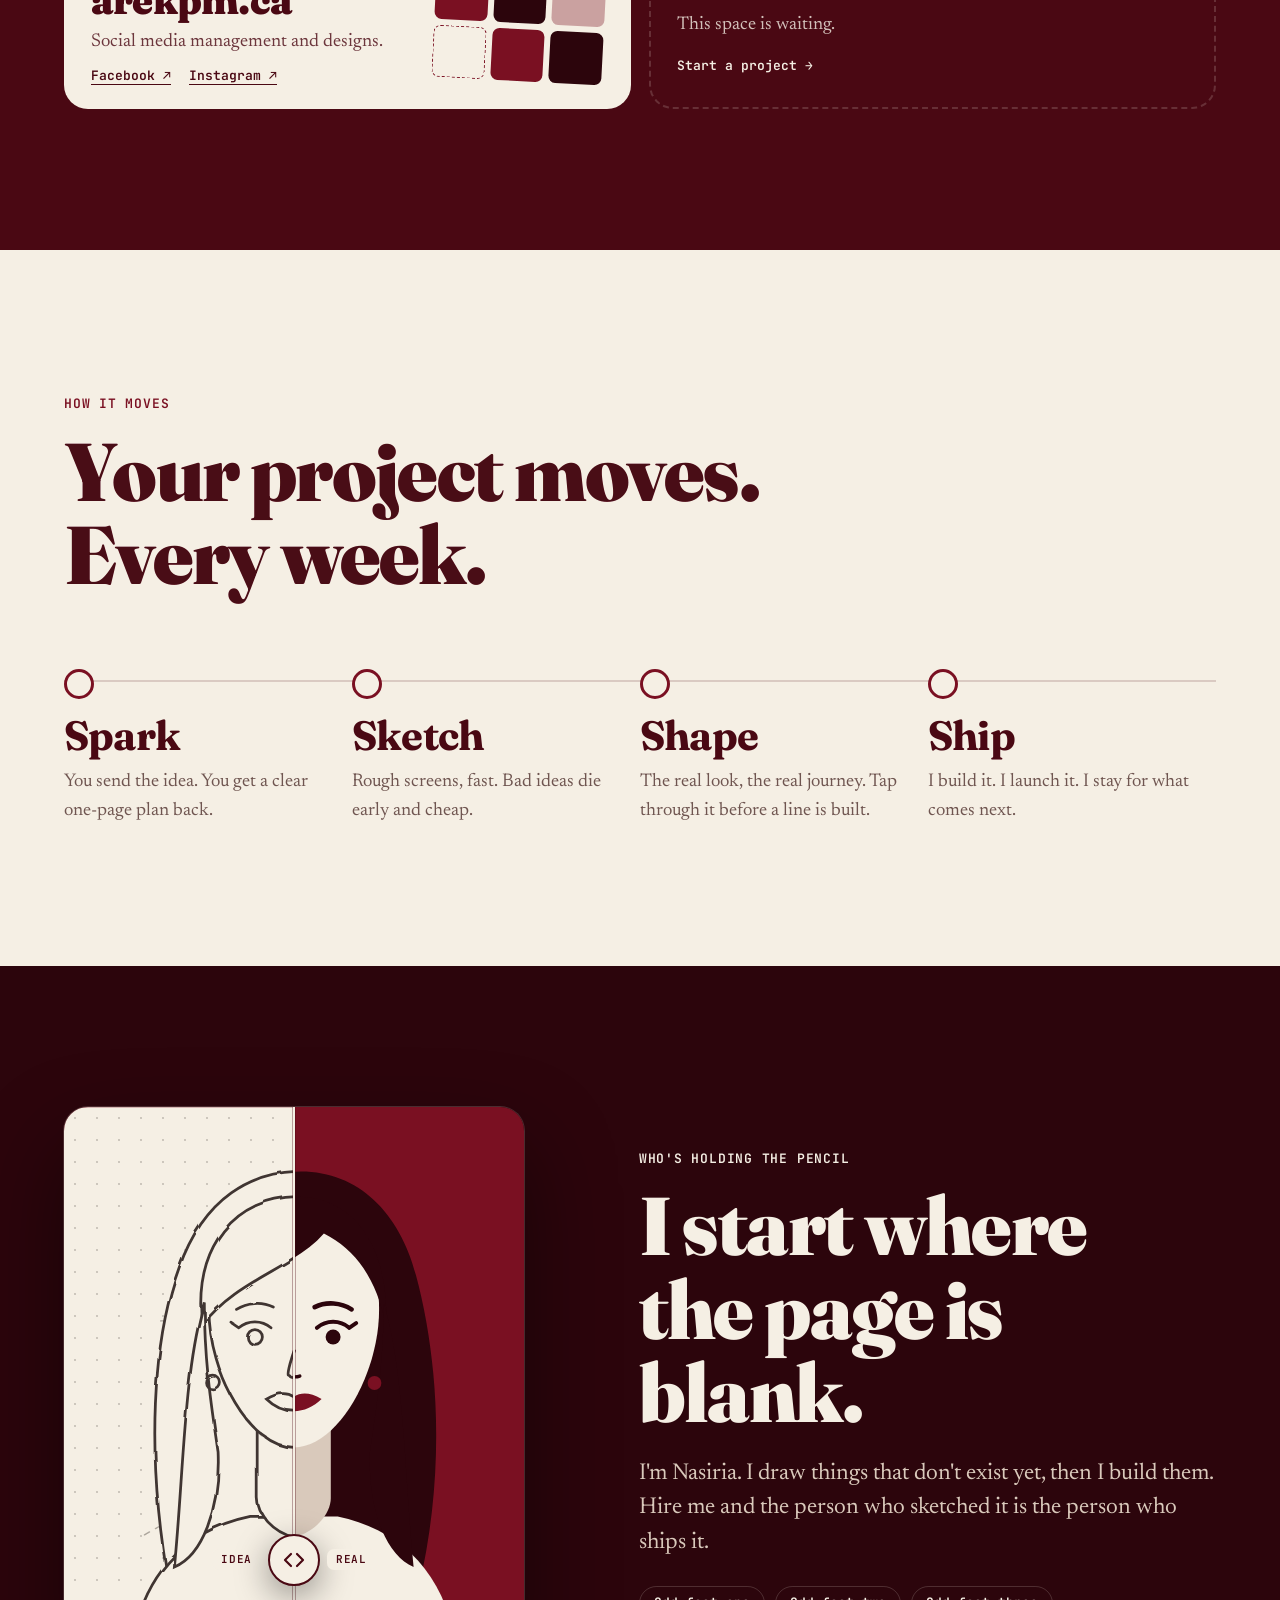
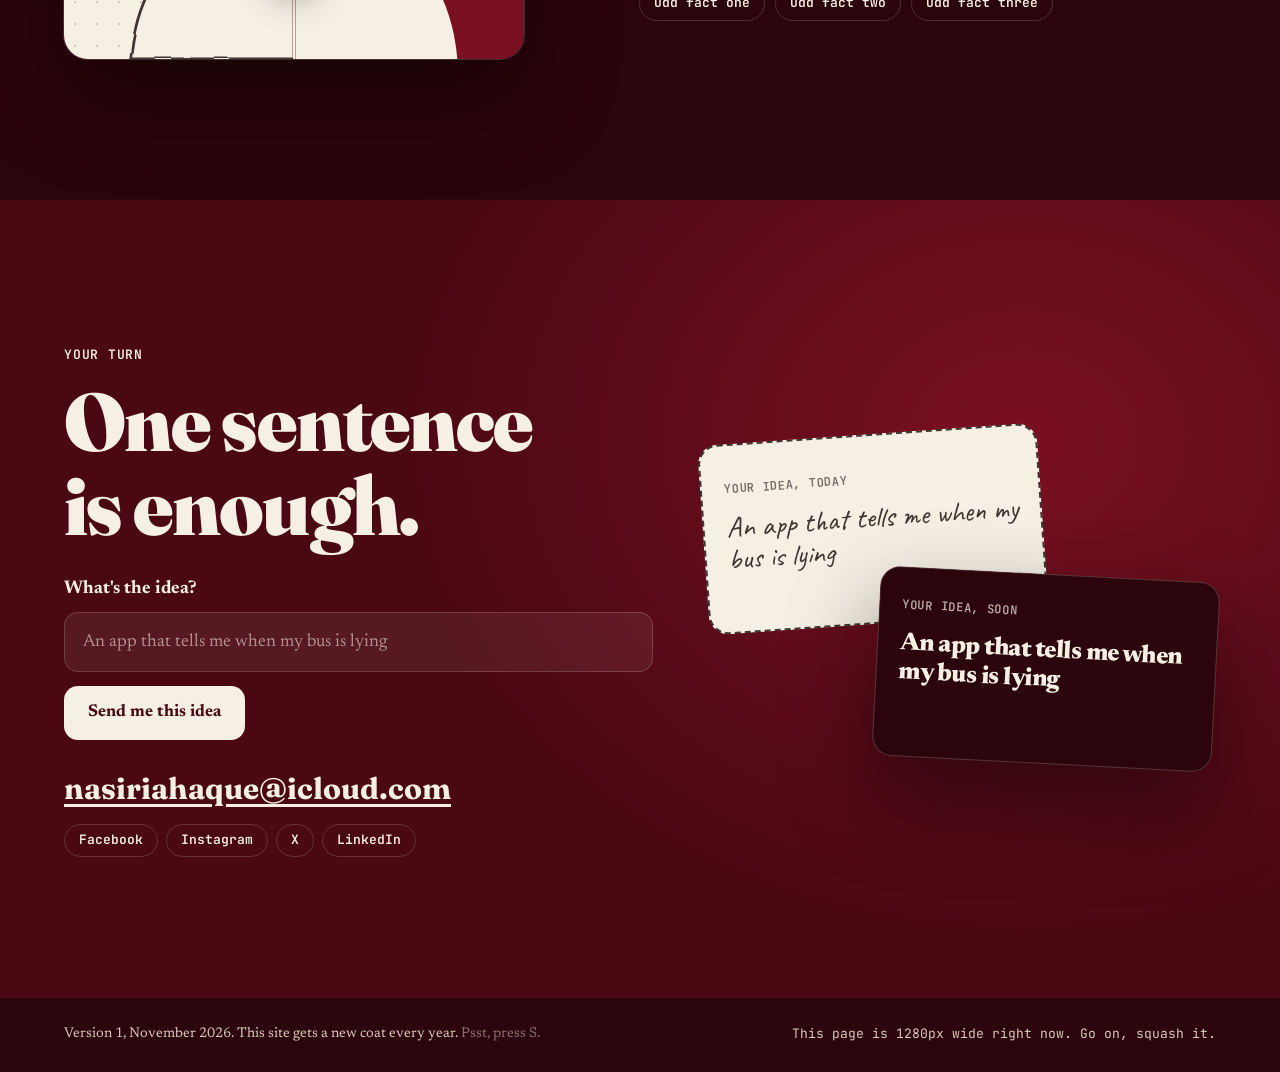
==== commit 05481973: "Nasiria Haque: 3D tap scene, Shayi side video, sound, contact details Co-Authored-By: Claude Opus 5." ====
--- a/index.html
+++ b/index.html
@@ -3,7 +3,7 @@
 <head>
 <meta charset="utf-8">
 <meta name="viewport" content="width=device-width, initial-scale=1, viewport-fit=cover">
-<title>Mara Vale: designer, UI/UX, developer</title>
+<title>Nasiria Haque: designer, UI/UX, developer</title>
 <meta name="description" content="Designer, UI/UX designer and developer. I take your idea from imagination to launch.">
 <meta name="theme-color" content="#4a0813">
 <link rel="preconnect" href="https://fonts.googleapis.com">
@@ -15,15 +15,16 @@
 <!-- The pencil: everything in "idea" state runs through this wobble. -->
 <svg width="0" height="0" style="position:absolute" aria-hidden="true">
   <filter id="pencil"><feTurbulence type="fractalNoise" baseFrequency=".035" numOctaves="2" seed="4"/><feDisplacementMap in="SourceGraphic" scale="3.2"/></filter>
-  <filter id="rough"><feTurbulence type="fractalNoise" baseFrequency=".12" numOctaves="2" seed="9"/><feDisplacementMap in="SourceGraphic" scale="1.8"/></filter>
+  <filter id="rough"><feTurbulence type="fractalNoise" baseFrequency=".12" numOctaves="2" seed="9"/><feDisplacementMap in="SourceGraphic" scale="1"/></filter>
 </svg>
 
 <header class="top">
   <div class="wrap bar">
-    <a class="brand" href="#hero"><span class="mark">MV</span>Mara Vale</a>
+    <a class="brand" href="#hero"><span class="mark">NH</span>Nasiria Haque</a>
     <nav class="links" aria-label="Main">
       <a href="#lenses">What I do</a><a href="#work">Work</a><a href="#path">How it moves</a><a href="#about">About</a>
     </nav>
+    <button class="sound-btn" id="sound" type="button" aria-pressed="false" title="Sound"><i aria-hidden="true"><b></b><b></b><b></b></i><span>Sound</span></button>
     <button class="mode" id="mode" type="button" aria-pressed="false"><span class="dot"></span><span class="mode-label">Sketch mode</span></button>
     <a class="btn small solid" href="#idea">Start a project</a>
   </div>
@@ -98,16 +99,16 @@
         <div class="lens-stage">
           <div class="panel" id="p-design" role="tabpanel" aria-labelledby="t-design">
             <div class="spec">
-              <span class="spec-btn">Book a call<i class="m m-h">56 px</i><i class="m m-r">14 px radius</i></span>
+              <span class="spec-btn">Send your idea<i class="m m-h">56 px</i><i class="m m-r">14 px radius</i></span>
               <div class="swatches"><span style="--c:#4a0813">#4A0813</span><span style="--c:#7a1022">#7A1022</span><span style="--c:#f5efe4;--t:#4a0813">#F5EFE4</span></div>
               <p class="aa">Aa<small>Heavy, rough, a little antique. Loud on purpose.</small></p>
             </div>
           </div>
           <div class="panel" id="p-ux" role="tabpanel" aria-labelledby="t-ux" hidden>
             <div class="flow">
-              <div class="step"><span>1</span>Sees the offer</div>
-              <div class="step"><span>2</span>Picks a time</div>
-              <div class="step"><span>3</span>Booked</div>
+              <div class="step"><span>1</span>Sees the work</div>
+              <div class="step"><span>2</span>Shares the idea</div>
+              <div class="step"><span>3</span>Gets a plan</div>
               <i class="tap"></i>
             </div>
             <p class="flow-note">Three taps. No account. If someone stops halfway, the design failed, not them.</p>
@@ -136,6 +137,7 @@
       <!-- Placeholders: swap in real projects. -->
       <div class="grid">
         <a class="tile one shayi reveal" href="https://shayimasters.com/" rel="noopener">
+          <video class="side" autoplay muted loop playsinline disablepictureinpicture preload="metadata" poster="media/shayi-boxes.webp" aria-label="The Shayi Masters boxes turning past, one after another"><source src="media/shayi-boxes.mp4" type="video/mp4"></video>
           <span class="boxes">
             <img class="elephant" src="img/shayi-elephant.webp" alt="Shayi Masters Africa's Special Tea box, yellow with an elephant" loading="lazy">
             <img class="lion" src="img/shayi-lion.webp" alt="Shayi Masters Power Tea for Men box, golden with a lion" loading="lazy">
@@ -144,7 +146,14 @@
         </a>
         <a class="tile two-up go reveal" href="https://go.vesopa.com/" rel="noopener">
           <span class="status"><i></i>Running · in testing on Google Play and the App Store</span>
-          <img src="img/go-sale.webp" alt="Vesopa Go showing a sale on an iPhone" loading="lazy">
+          <span class="scene" role="img" aria-label="Vesopa Go: a card tapping a phone to pay £24.50">
+            <span class="scene-in">
+              <span class="lockup"><img src="img/go-mark.png" alt="" width="40" height="40"><b>Vesopa <em>Go</em></b></span>
+              <span class="tphone"><small>TAP TO PAY</small><strong>£24.50</strong><i class="nfc"></i></span>
+              <span class="waves"><i></i><i></i></span>
+              <span class="tcard"><i></i><small>···· 4242</small></span>
+            </span>
+          </span>
           <div><h3>Vesopa Go</h3><p>The till in your hand: tables, kitchen and payments on phone and tablet.</p><span>go.vesopa.com ↗</span></div>
         </a>
         <article class="tile three social reveal">
@@ -166,7 +175,7 @@
         <h2>Your project moves. <br>Every week.</h2>
       </div>
       <ol class="path" id="path-list">
-        <li class="reveal"><b>Spark</b><p>We talk. You leave with a clear one-page plan.</p></li>
+        <li class="reveal"><b>Spark</b><p>You send the idea. You get a clear one-page plan back.</p></li>
         <li class="reveal"><b>Sketch</b><p>Rough screens, fast. Bad ideas die early and cheap.</p></li>
         <li class="reveal"><b>Shape</b><p>The real look, the real journey. Tap through it before a line is built.</p></li>
         <li class="reveal"><b>Ship</b><p>I build it. I launch it. I stay for what comes next.</p></li>
@@ -212,7 +221,7 @@
       <div class="reveal">
         <p class="eyebrow">Who's holding the pencil</p>
         <h2>I start where <br>the page is blank.</h2>
-        <p class="lead">I'm Mara. I draw things that don't exist yet, then I build them. Hire me and the person who sketched it is the person who ships it.</p>
+        <p class="lead">I'm Nasiria. I draw things that don't exist yet, then I build them. Hire me and the person who sketched it is the person who ships it.</p>
         <ul class="facts">
           <li>Odd fact one</li><li>Odd fact two</li><li>Odd fact three</li>
         </ul>
@@ -230,6 +239,15 @@
           <input id="idea-text" maxlength="90" autocomplete="off" placeholder="An app that tells me when my bus is lying">
           <button class="btn solid" type="submit">Send me this idea</button>
         </form>
+        <div class="reach">
+          <a class="mail" href="mailto:nasiriahaque@icloud.com">nasiriahaque@icloud.com</a>
+          <span class="socials">
+            <a href="https://www.facebook.com/share/19t5wa8hsp/" rel="noopener">Facebook</a>
+            <a href="https://www.instagram.com/nasiriahoque" rel="noopener">Instagram</a>
+            <a href="https://x.com/inashaque" rel="noopener">X</a>
+            <a href="https://www.linkedin.com/in/nasiria-haque-21aa02449" rel="noopener">LinkedIn</a>
+          </span>
+        </div>
       </div>
       <div class="cards reveal" aria-hidden="true">
         <div class="ticket sketchy"><small id="idea-verdict">your idea, today</small><p class="i-text"></p></div>
--- a/style.css
+++ b/style.css
@@ -192,8 +192,8 @@
 .tile h3 { font-size: clamp(28px, 3vw, 40px); line-height: 1.05; letter-spacing: -.02em; }
 .tile p { margin: 8px 0 12px; opacity: .8; max-width: 34ch; }
 .tile span:not(.boxes):not(.posts) { font: 600 13px/1 "JetBrains Mono", monospace; }
-.one { grid-column: span 4; min-height: 520px; background: var(--maroon); color: var(--cream); }
-.two-up { grid-column: span 2; min-height: 520px; background: var(--wine-deep); color: var(--cream); }
+.one { grid-column: span 4; min-height: 580px; background: var(--maroon); color: var(--cream); }
+.two-up { grid-column: span 2; min-height: 580px; background: var(--wine-deep); color: var(--cream); }
 .three { grid-column: span 3; background: var(--cream); color: var(--wine); }
 .next { grid-column: span 3; background: none; color: var(--fg); border: 2px dashed var(--edge); }
 .next h3 { font-family: "Caveat", cursive; font-size: 58px; letter-spacing: 0; }
@@ -201,9 +201,12 @@
 html.sketch .tile span { color: var(--maroon); }
 
 /* project: Shayi Masters */
-.shayi { justify-content: space-between; gap: 20px; }
-.boxes { position: relative; display: block; flex: 1; min-height: 300px; }
-.boxes img { position: absolute; width: 62%; transition: transform .7s var(--ease); filter: drop-shadow(0 22px 26px rgba(0, 0, 0, .4)); }
+.tile.shayi { display: grid; grid-template-columns: minmax(0, 1fr) 46%; grid-template-rows: 1fr auto; gap: 16px 22px; }
+.side { grid-column: 2; grid-row: 1 / 3; align-self: center; width: 100%; aspect-ratio: 4 / 5; object-fit: cover; border-radius: 16px; background: var(--wine); box-shadow: 0 0 0 1px rgba(245, 239, 228, .16); }
+html.sketch .side { filter: grayscale(1) contrast(.8); }
+.boxes { position: relative; display: block; min-height: 300px; grid-column: 1; grid-row: 1; }
+.shayi > div { grid-column: 1; grid-row: 2; }
+.boxes img { position: absolute; width: 82%; transition: transform .7s var(--ease); filter: drop-shadow(0 22px 26px rgba(0, 0, 0, .4)); }
 .boxes .elephant { right: 0; top: 0; rotate: 3deg; }
 .boxes .lion { left: 0; bottom: 0; rotate: -2deg; }
 .shayi:hover .lion { transform: translate(-6px, 6px); }
@@ -212,13 +215,31 @@
 
 /* project: Vesopa Go */
 .go { justify-content: flex-end; }
-.go img { position: absolute; left: 50%; top: 74px; width: 62%; margin-left: -31%; rotate: 4deg; border-radius: 22px; box-shadow: 0 26px 60px rgba(0, 0, 0, .6); transition: rotate .6s var(--ease), translate .6s var(--ease); }
-.go:hover img { rotate: 1deg; translate: 0 -6px; }
-.go > div { position: relative; padding-top: 22px; margin: 0 -26px -26px; padding: 40px 26px 26px; background: linear-gradient(transparent, var(--wine-deep) 34%); }
+.tile.go { background: #101210; }
+.go > div { position: relative; z-index: 2; }
+.scene { display: block; flex: 1; min-height: 372px; margin: 6px -10px 10px; perspective: 800px; }
+.scene-in { position: relative; display: block; height: 100%; min-height: 372px; transform-style: preserve-3d; transform: rotateX(var(--tiltx, 0deg)) rotateY(var(--tilty, 0deg)); transition: transform .5s var(--ease); animation: sway 9s ease-in-out infinite; }
+@keyframes sway { 0%, 100% { rotate: x 5deg; } 25% { rotate: y 9deg; } 50% { rotate: x -3deg; } 75% { rotate: y -9deg; } }
+.tile .scene span, .tile .scene small, .tile .scene strong, .tile .scene b { font-family: Roboto, "Segoe UI", system-ui, sans-serif; }
+.lockup { position: absolute; left: 0; right: 0; top: 0; display: flex; align-items: center; justify-content: center; gap: 10px; transform: translateZ(26px); }
+.lockup img { width: 40px; height: 40px; border-radius: 10px; }
+.lockup b { font-size: 25px; font-weight: 500; color: #fff; letter-spacing: -.01em; }
+.lockup em { color: #a5c715; }
+.tphone { position: absolute; left: 50%; top: 92px; width: 150px; height: 270px; margin-left: -75px; display: flex; flex-direction: column; align-items: center; justify-content: flex-start; padding-top: 106px; border: 6px solid #2d302a; border-radius: 28px; background: #101210; box-shadow: 0 0 70px rgba(165, 199, 21, .13); transform: translateZ(0); }
+.tphone small { font-size: 11px; font-weight: 500; color: #a3a79a; }
+.tphone strong { margin-top: 3px; font-size: 25px; font-weight: 700; color: #fff; }
+.nfc { width: 40px; height: 40px; margin-top: 24px; border-radius: 50%; background: #9db815; box-shadow: 0 0 0 9px rgba(165, 199, 21, .2); animation: nfc 2.4s ease-in-out infinite; }
+@keyframes nfc { 50% { box-shadow: 0 0 0 15px rgba(165, 199, 21, .08); } }
+.waves { position: absolute; left: 50%; top: 50px; width: 150px; height: 60px; margin-left: -82px; transform: translateZ(14px); }
+.waves i { position: absolute; left: 12px; top: 6px; width: 74px; height: 74px; border: 3px solid transparent; border-top-color: rgba(165, 199, 21, .55); border-left-color: rgba(165, 199, 21, .3); border-radius: 50%; }
+.waves i + i { left: -4px; top: -10px; width: 106px; height: 106px; opacity: .45; }
+.tcard { position: absolute; left: 50%; top: 62px; width: 172px; height: 104px; margin-left: -62px; border-radius: 13px; background: linear-gradient(120deg, #b6db2a, #6e8f10); box-shadow: 0 12px 20px rgba(0, 0, 0, .45); rotate: -6deg; transform: translateZ(64px); animation: cardtap 3.6s ease-in-out infinite; }
+@keyframes cardtap { 0%, 100% { translate: 0 -10px; } 45%, 58% { translate: -6px 6px; } }
+.tcard i { position: absolute; left: 18px; top: 26px; width: 24px; height: 18px; border-radius: 4px; background: #efd98f; }
+.tile .tcard small { position: absolute; left: 22px; bottom: 15px; font-size: 13px; font-weight: 500; color: #0e1405; }
 .tile .status { position: relative; z-index: 1; align-self: flex-start; margin-bottom: auto; display: inline-flex; align-items: center; gap: 8px; line-height: 1.35; font-size: 11.5px; font-weight: 400; }
 .status i { width: 8px; height: 8px; flex: none; border-radius: 50%; background: var(--cream); animation: pulse 2.2s infinite; }
-html.sketch .go img { filter: grayscale(1) contrast(.8) url(#pencil); }
-html.sketch .go > div { background: var(--cream); }
+html.sketch .scene { filter: grayscale(1) contrast(.9) url(#pencil); }
 html.sketch .status i { background: var(--maroon); }
 
 /* project: arekpm.ca */
@@ -269,6 +290,32 @@
 .pframe .tag-r { left: 34px; }
 .facts { list-style: none; margin: 26px 0 0; padding: 0; display: flex; flex-wrap: wrap; gap: 10px; }
 .facts li { padding: 8px 14px; border-radius: 99px; border: 1px var(--bs) var(--edge); font: 600 13px/1.3 "JetBrains Mono", monospace; }
+
+/* ways to reach */
+.reach { margin-top: 26px; display: flex; flex-direction: column; gap: 12px; }
+.mail { font-family: var(--display); font-size: clamp(22px, 2.6vw, 30px); font-weight: 700; text-underline-offset: 5px; overflow-wrap: anywhere; }
+.socials { display: flex; flex-wrap: wrap; gap: 8px; }
+.socials a { padding: 7px 14px; border-radius: 99px; border: 1px var(--bs) var(--edge); text-decoration: none; font: 600 13px/1.3 "JetBrains Mono", monospace; transition: background .25s, color .25s; }
+.socials a:hover { background: var(--cream); color: var(--wine); }
+
+/* sound */
+.sound-btn { display: inline-flex; align-items: center; gap: 8px; height: 38px; padding: 0 14px; border-radius: 99px; background: none; border: 1px solid rgba(245, 239, 228, .28); color: var(--cream); font-family: inherit; font-size: 14px; font-weight: 500; cursor: pointer; }
+.sound-btn i { display: inline-flex; align-items: flex-end; gap: 2px; height: 14px; }
+.sound-btn b { width: 2.5px; height: 5px; border-radius: 2px; background: currentColor; }
+.sound-btn.on b { animation: bars 1.2s ease-in-out infinite; }
+.sound-btn.on b:nth-child(2) { animation-delay: .2s; }
+.sound-btn.on b:nth-child(3) { animation-delay: .4s; }
+@keyframes bars { 50% { height: 14px; } }
+
+.welcome { position: fixed; inset: 0; z-index: 60; display: grid; place-items: center; padding: 24px; background: radial-gradient(80% 80% at 50% 40%, var(--maroon), var(--wine) 60%, var(--wine-deep)); color: var(--cream); text-align: center; opacity: 0; transition: opacity .7s var(--ease); }
+.welcome.shown { opacity: 1; }
+.welcome.gone { opacity: 0; pointer-events: none; }
+.welcome .mark { width: 74px; height: 74px; margin: 0 auto 18px; border-radius: 20px; font-size: 26px; }
+.welcome-name { margin: 0; font-family: var(--head); font-size: 22px; font-weight: 700; }
+.welcome-t { margin: 16px 0 6px; font-family: var(--head); font-size: clamp(42px, 8vw, 72px); font-weight: 900; line-height: 1.02; letter-spacing: -.02em; }
+.welcome-s { margin: 0 auto; max-width: 42ch; color: var(--cream-dim); }
+.welcome-go { display: flex; flex-wrap: wrap; justify-content: center; gap: 12px; margin-top: 28px; }
+.welcome .btn.ghost { border: 1px solid rgba(245, 239, 228, .35); color: var(--cream); background: none; }
 
 /* contact */
 section.contact { background: radial-gradient(70% 90% at 80% 30%, var(--maroon), var(--wine) 70%); }
@@ -324,8 +371,12 @@
   .tile, .one, .two-up, .three, .next { grid-column: auto; min-height: 260px; }
   .boxes { min-height: 230px; }
   .social { grid-template-columns: minmax(0, 1fr) 96px; column-gap: 12px; }
-  .two-up.go { min-height: 480px; }
-  .go img { width: 54%; margin-left: -27%; }
+  .two-up.go { min-height: 540px; }
+  .tile.shayi { grid-template-columns: minmax(0, 1fr); grid-template-rows: auto auto auto; }
+  .side { grid-column: 1; grid-row: 1; max-height: 420px; }
+  .boxes { grid-row: 2; }
+  .shayi > div { grid-row: 3; }
+  .sound-btn span { display: none; }
   .boxes img { width: 72%; }
   .path { grid-template-columns: 1fr; gap: 30px; }
   .path::before, .path::after { display: none; }
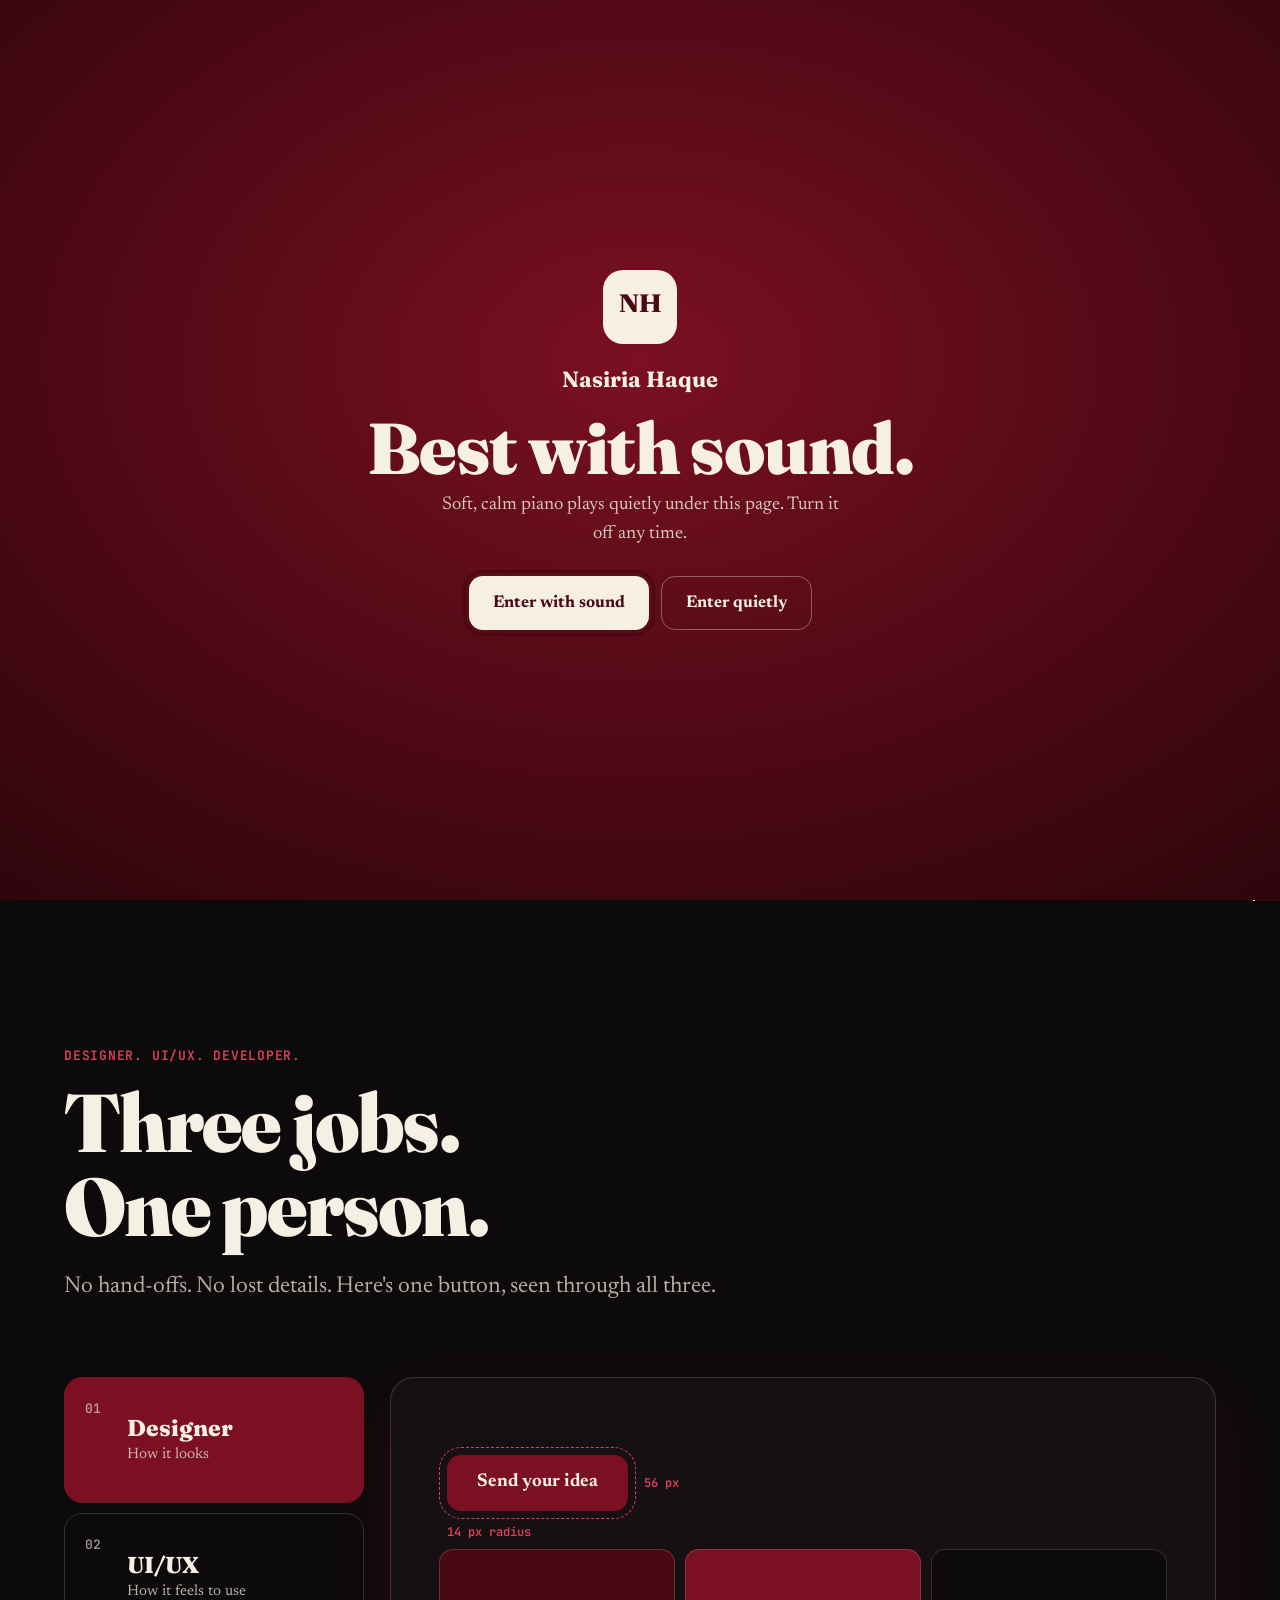
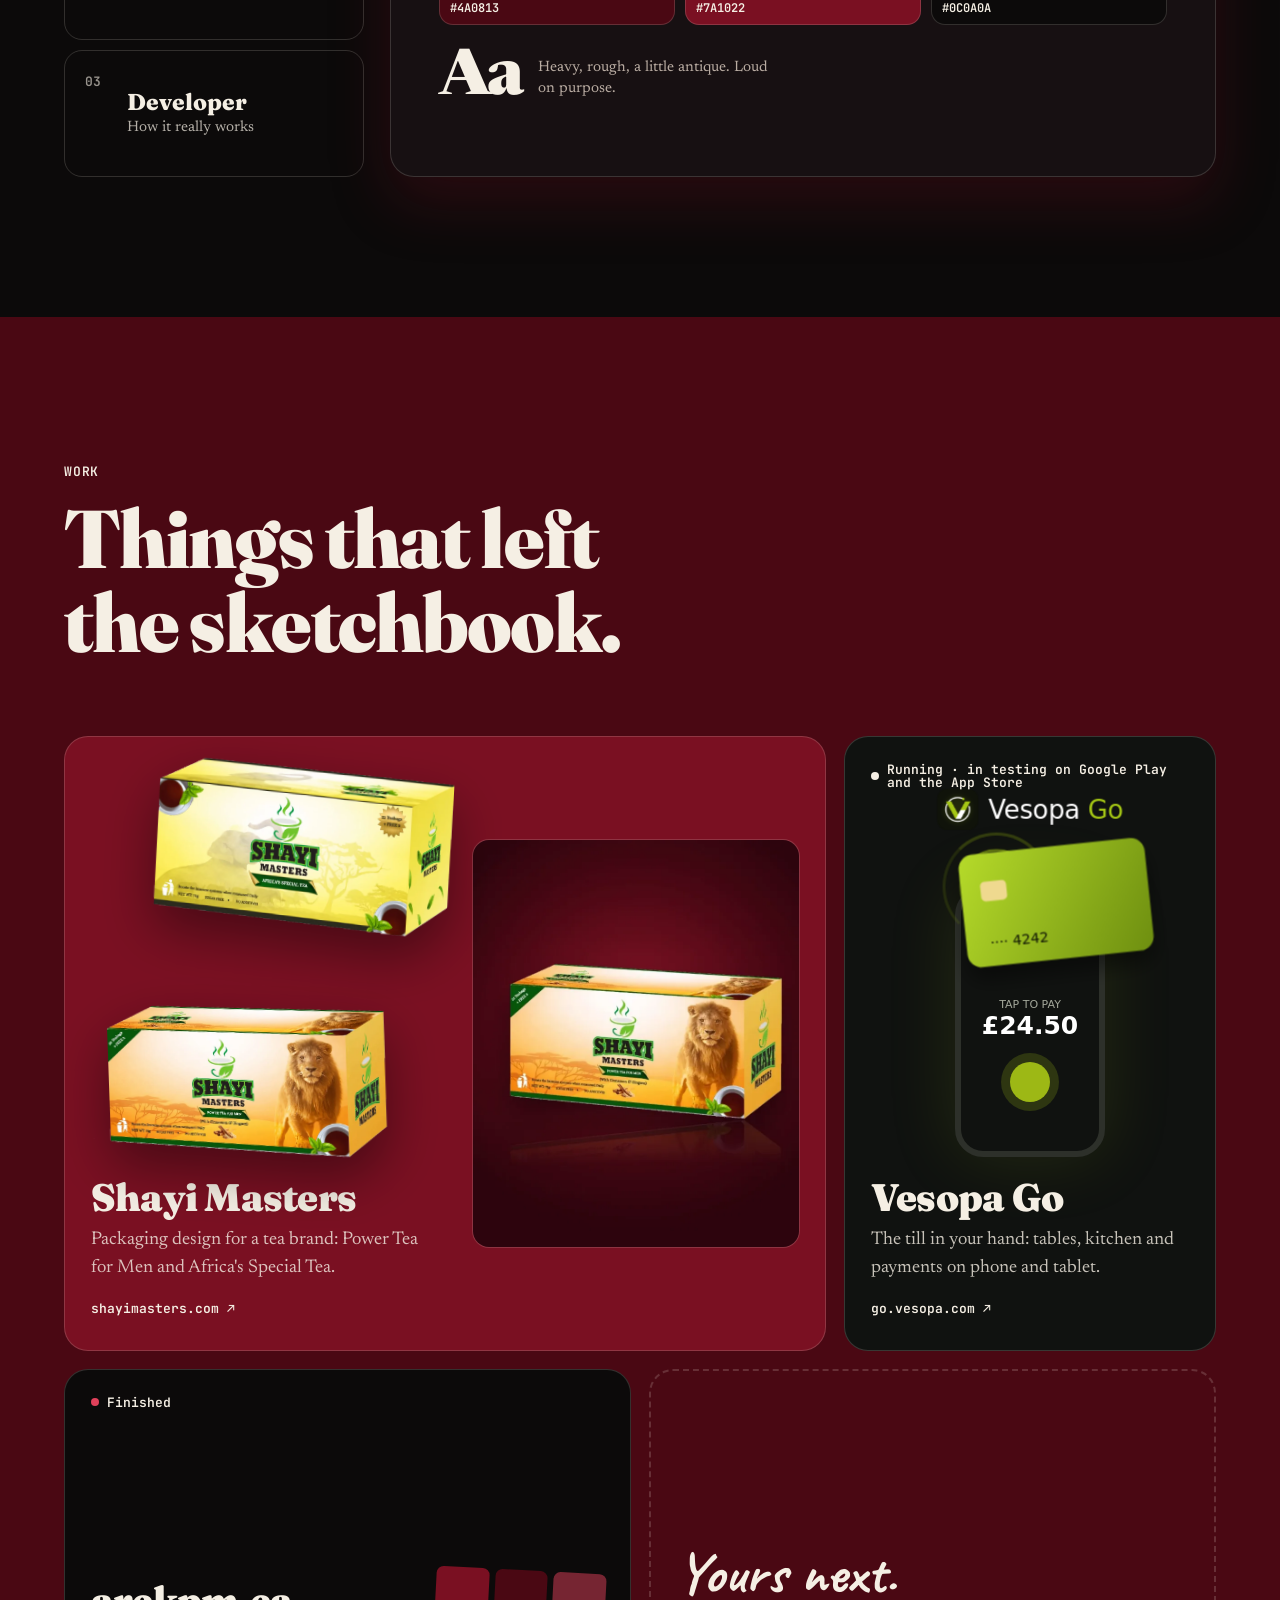
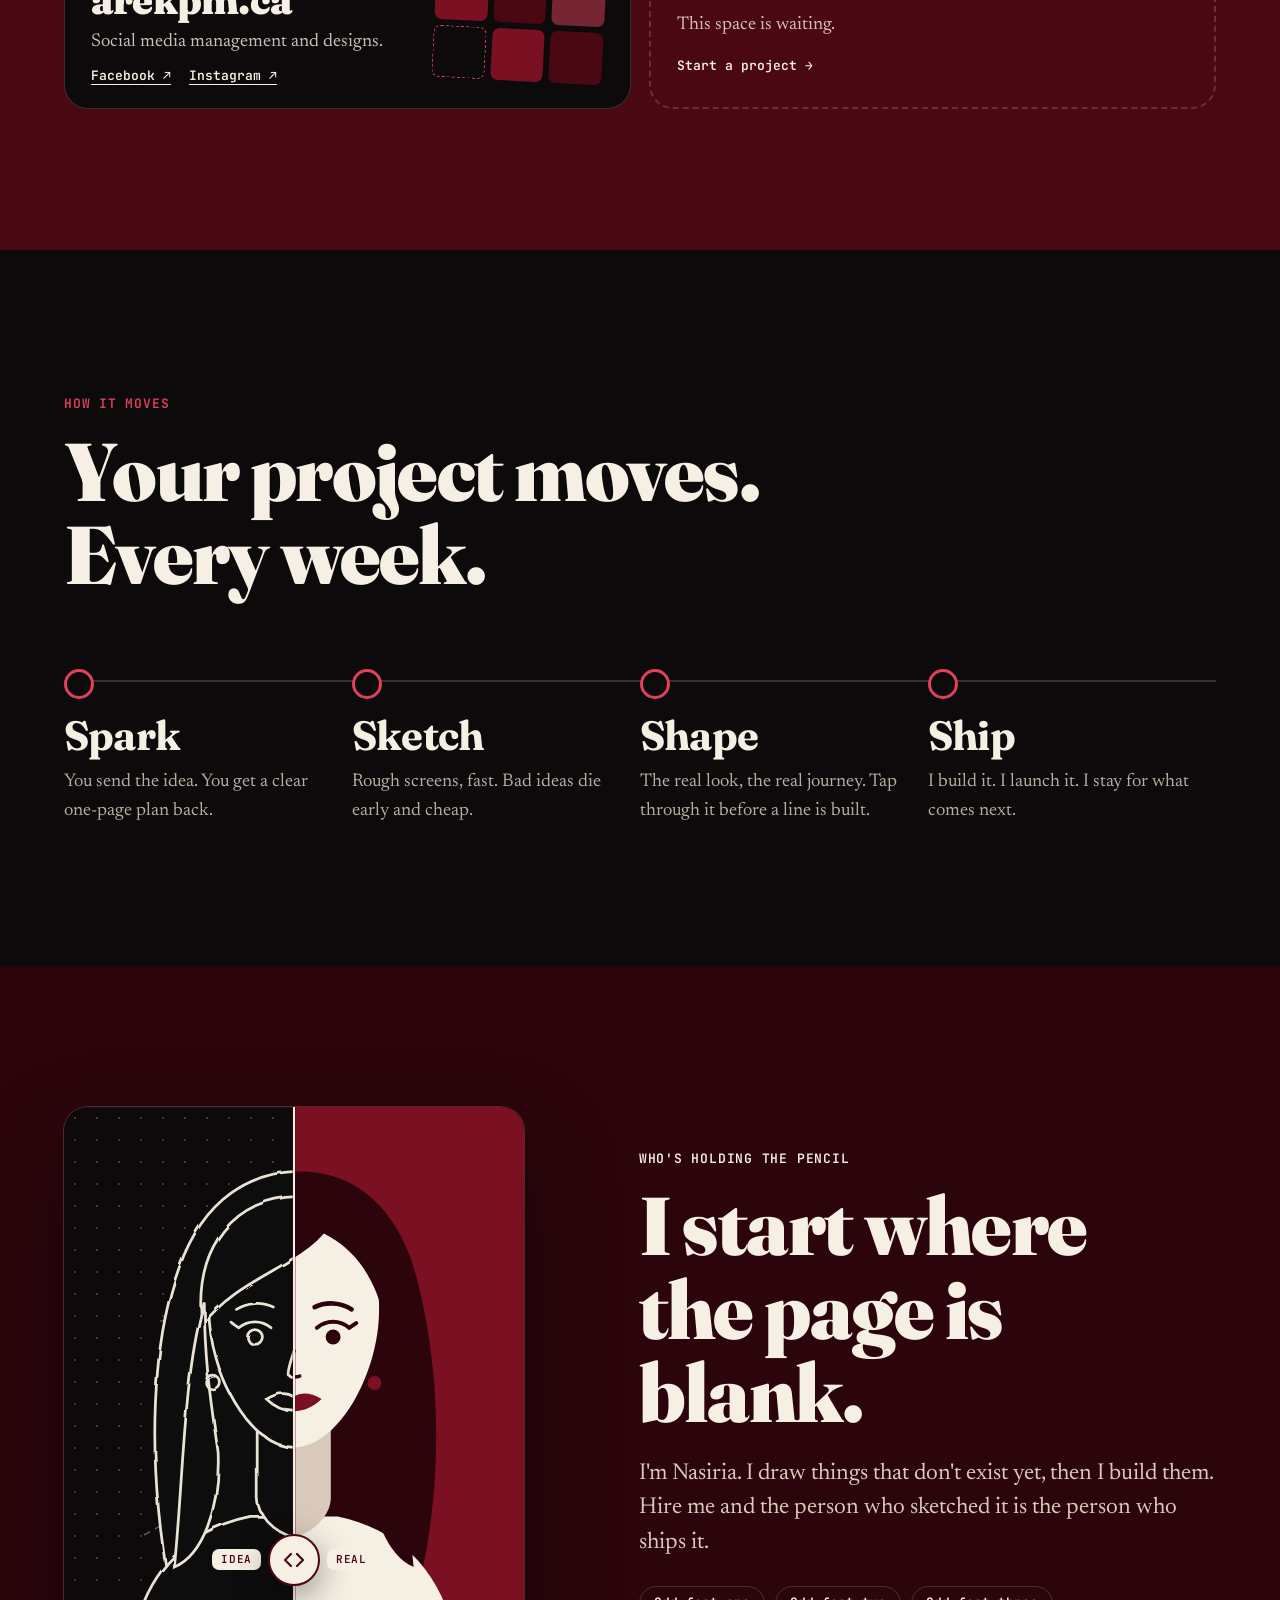
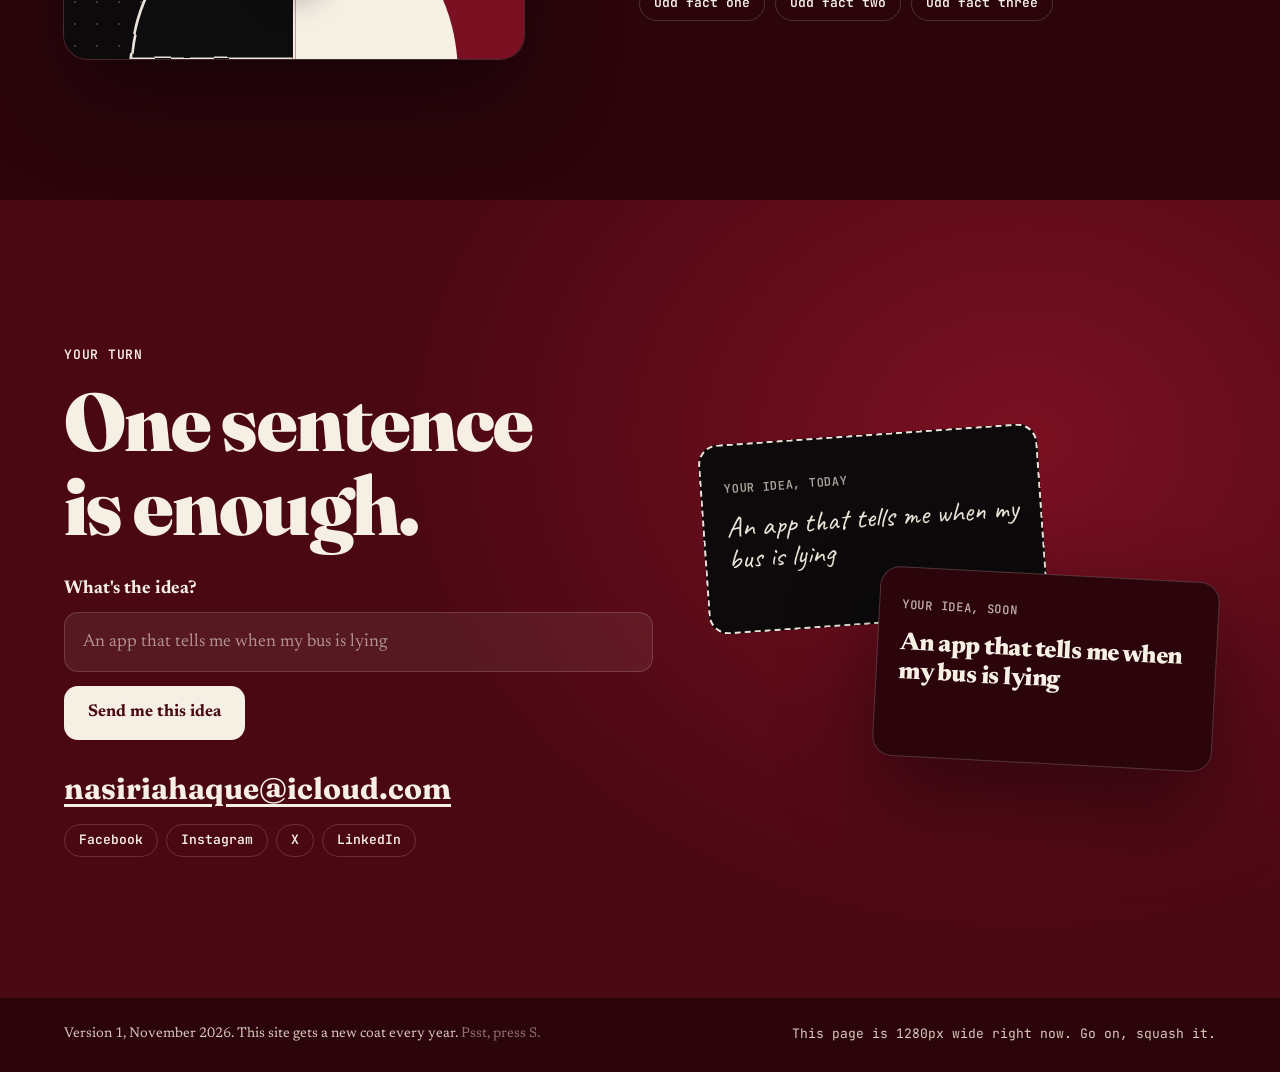
==== commit 696c2ce4: "Black and maroon: the sketch side becomes a chalkboard Co-Authored-By: Claude Opus 5.5 <noreply@anth" ====
--- a/index.html
+++ b/index.html
@@ -100,7 +100,7 @@
           <div class="panel" id="p-design" role="tabpanel" aria-labelledby="t-design">
             <div class="spec">
               <span class="spec-btn">Send your idea<i class="m m-h">56 px</i><i class="m m-r">14 px radius</i></span>
-              <div class="swatches"><span style="--c:#4a0813">#4A0813</span><span style="--c:#7a1022">#7A1022</span><span style="--c:#f5efe4;--t:#4a0813">#F5EFE4</span></div>
+              <div class="swatches"><span style="--c:#4a0813">#4A0813</span><span style="--c:#7a1022">#7A1022</span><span style="--c:#0c0a0a">#0C0A0A</span></div>
               <p class="aa">Aa<small>Heavy, rough, a little antique. Loud on purpose.</small></p>
             </div>
           </div>
--- a/style.css
+++ b/style.css
@@ -1,4 +1,4 @@
-/* Two colours, one story: off-white paper is the idea, maroon is the real thing.
+/* Two colours, one story: black chalkboard is the idea, maroon is the real thing.
    Every component reads its look from the variables below, so .sketchy (and the
    whole page, in sketch mode) only has to swap the variables. */
 :root {
@@ -11,7 +11,9 @@
   --maroon: #7a1022;
   --cream: #f5efe4;
   --cream-dim: #d9c9bb;
-  --pencil: #3f3531;
+  --pencil: #e9e2d6;
+  --paper: #0c0a0a;
+  --pen: #e0405a;
   --ease: cubic-bezier(.2, 0, 0, 1);
   --x: 100%;
   --rx: 0deg;
@@ -23,14 +25,14 @@
   --bs: solid; --display: var(--head); --dw: 900; --shadow: 0 40px 90px rgba(0, 0, 0, .45);
 }
 .paper {
-  --bg: var(--cream); --fg: var(--wine); --muted: #6f5550; --accent: var(--maroon);
-  --on-accent: var(--cream); --surface: #fffaf1; --edge: rgba(74, 8, 19, .16);
-  --bs: solid; --display: var(--head); --dw: 900; --shadow: 0 24px 60px rgba(74, 8, 19, .14);
+  --bg: var(--paper); --fg: var(--cream); --muted: #b9aca2; --accent: var(--pen);
+  --on-accent: var(--cream); --surface: #171012; --edge: rgba(245, 239, 228, .16);
+  --bs: solid; --display: var(--head); --dw: 900; --shadow: 0 24px 60px rgba(122, 16, 34, .28);
 }
 /* the pencil version of anything */
 .sketchy, .sketchy .real, html.sketch .wine, html.sketch .paper, html.sketch .real {
-  --bg: var(--cream); --fg: var(--pencil); --muted: #6d625c; --accent: var(--maroon);
-  --on-accent: var(--maroon); --surface: transparent; --edge: var(--pencil);
+  --maroon: var(--pen); --bg: var(--paper); --fg: var(--pencil); --muted: #b9aca2; --accent: var(--pen);
+  --on-accent: var(--pen); --surface: transparent; --edge: var(--pencil);
   --bs: dashed; --display: "Caveat", "Segoe Print", cursive; --dw: 700; --shadow: none;
 }
 
@@ -45,7 +47,7 @@
 
 section.paper, section.wine { background: var(--bg); color: var(--fg); padding: clamp(80px, 11vw, 150px) 0; transition: background .5s, color .5s; }
 html.sketch section.paper, html.sketch section.wine {
-  background-image: radial-gradient(rgba(63, 53, 49, .2) 1px, transparent 1.4px); background-size: 22px 22px;
+  background-image: radial-gradient(rgba(233, 226, 214, .2) 1px, transparent 1.4px); background-size: 22px 22px;
 }
 h1, h2, h3 { font-family: var(--display); font-weight: var(--dw); margin: 0; }
 h2 { font-size: clamp(40px, 6.4vw, 84px); line-height: 1.02; letter-spacing: -.02em; filter: url(#rough); }
@@ -82,8 +84,8 @@
 .hero { position: relative; min-height: min(calc(100vh - 66px), 860px); display: flex; overflow: hidden; user-select: none; -webkit-user-select: none; }
 .layer { display: flex; align-items: center; width: 100%; background: var(--bg); color: var(--fg); }
 .real { background: radial-gradient(90% 90% at 78% 40%, var(--maroon), var(--wine) 55%, var(--wine-deep)); }
-html.sketch .real { background: var(--cream); }
-.idea { position: absolute; inset: 0; z-index: 2; pointer-events: none; clip-path: inset(0 calc(100% - var(--x)) 0 0); background-color: var(--cream); background-image: radial-gradient(rgba(63, 53, 49, .22) 1px, transparent 1.4px); background-size: 22px 22px; }
+html.sketch .real { background: var(--paper); }
+.idea { position: absolute; inset: 0; z-index: 2; pointer-events: none; clip-path: inset(0 calc(100% - var(--x)) 0 0); background-color: var(--paper); background-image: radial-gradient(rgba(233, 226, 214, .22) 1px, transparent 1.4px); background-size: 22px 22px; }
 .hero-grid { position: relative; width: 100%; display: grid; grid-template-columns: minmax(0, 1.25fr) minmax(0, 1fr); gap: 40px; align-items: center; padding-top: 40px; padding-bottom: 40px; }
 .hero { --hs: clamp(62px, 9.4vw, 128px); }
 .hero h1 { height: calc(var(--hs) * 1.8); font-size: calc(var(--hs) * .872); line-height: .98; letter-spacing: -.025em; margin-bottom: 22px; white-space: nowrap; filter: url(#rough); }
@@ -91,7 +93,7 @@
 .hero .eyebrow { min-height: 30px; }
 .hero h1 em { color: var(--accent); }
 .sketchy h1, html.sketch .hero h1 { font-size: var(--hs); line-height: .9; letter-spacing: 0; }
-.sketchy h1 em, html.sketch .hero h1 em { display: inline-block; background: linear-gradient(transparent 82%, rgba(122, 16, 34, .35) 82%, rgba(122, 16, 34, .35) 92%, transparent 92%); }
+.sketchy h1 em, html.sketch .hero h1 em { display: inline-block; background: linear-gradient(transparent 82%, rgba(224, 64, 90, .45) 82%, rgba(224, 64, 90, .45) 92%, transparent 92%); }
 .sketchy .btn { background: none; border: 2px dashed var(--pencil); color: var(--pencil); font-family: "Caveat", cursive; font-size: 22px; }
 .sketchy .btn.solid { border-style: solid; color: var(--maroon); border-color: var(--maroon); }
 .sketchy .eyebrow { font-family: "Caveat", cursive; font-size: 21px; text-transform: none; letter-spacing: 0; }
@@ -102,33 +104,33 @@
 .phone { position: relative; width: clamp(236px, 23vw, 300px); aspect-ratio: 393 / 800; padding: 12px; border-radius: 44px; background: linear-gradient(145deg, #5a1320, #210408); box-shadow: 0 0 0 1px rgba(245, 239, 228, .22), var(--shadow); transform: rotateX(var(--rx)) rotateY(var(--ry)); animation: float 7s ease-in-out infinite; }
 @keyframes float { 50% { translate: 0 -12px; } }
 .notch { position: absolute; z-index: 2; left: 50%; top: 22px; width: 72px; height: 20px; margin-left: -36px; border-radius: 99px; background: #140205; }
-.screen { height: 100%; border-radius: 33px; padding: 54px 20px 20px; background: var(--cream); color: var(--wine); display: flex; flex-direction: column; overflow: hidden; }
+.screen { height: 100%; border-radius: 33px; padding: 54px 20px 20px; background: var(--paper); color: var(--cream); display: flex; flex-direction: column; overflow: hidden; }
 .s-label { margin: 0; font: 600 11px/1 "JetBrains Mono", monospace; letter-spacing: .08em; text-transform: uppercase; opacity: .65; }
 .s-big { margin: 8px 0 0; font-size: 78px; line-height: 1; font-weight: 800; letter-spacing: -.05em; }
 .s-big small { font-size: 34px; }
 .s-sub { margin: 2px 0 12px; font-size: 14px; opacity: .7; }
-.s-bar { height: 8px; border-radius: 9px; background: rgba(74, 8, 19, .12); overflow: hidden; }
-.s-bar i { display: block; height: 100%; width: calc(var(--pct, 62) * 1%); border-radius: 9px; background: var(--maroon); }
+.s-bar { height: 8px; border-radius: 9px; background: rgba(245, 239, 228, .15); overflow: hidden; }
+.s-bar i { display: block; height: 100%; width: calc(var(--pct, 62) * 1%); border-radius: 9px; background: var(--pen); }
 .s-list { list-style: none; margin: 16px 0 0; padding: 0; flex: 1; font-size: 14.5px; }
-.s-list li { display: flex; align-items: center; gap: 10px; padding: 8px 0; border-bottom: 1px solid rgba(74, 8, 19, .1); opacity: .55; }
+.s-list li { display: flex; align-items: center; gap: 10px; padding: 8px 0; border-bottom: 1px solid rgba(245, 239, 228, .12); opacity: .55; }
 .s-list li.done, .s-list li.now { opacity: 1; }
 .s-list li.now { font-weight: 700; }
-.s-list b { width: 13px; height: 13px; border-radius: 50%; border: 2px solid var(--maroon); flex: none; }
-.s-list .done b { background: var(--maroon); }
+.s-list b { width: 13px; height: 13px; border-radius: 50%; border: 2px solid var(--pen); flex: none; }
+.s-list .done b { background: var(--pen); }
 .s-btn { margin-top: 12px; padding: 13px; text-align: center; border-radius: 13px; background: var(--maroon); color: var(--cream); font-weight: 700; font-size: 15px; }
 
 .sketchy .phone, html.sketch .phone { background: none; box-shadow: none; border: 2.5px solid var(--pencil); filter: url(#pencil); }
 .sketchy .notch, html.sketch .notch { background: none; border: 2px solid var(--pencil); }
-.sketchy .screen, html.sketch .screen { background: none; color: var(--pencil); border: 2px dashed rgba(63, 53, 49, .5); font-family: "Caveat", cursive; }
+.sketchy .screen, html.sketch .screen { background: none; color: var(--pencil); border: 2px dashed rgba(233, 226, 214, .5); font-family: "Caveat", cursive; }
 .sketchy .s-label, html.sketch .s-label { font-family: "Caveat", cursive; font-size: 17px; text-transform: none; letter-spacing: 0; }
 .sketchy .s-big, html.sketch .s-big { font-weight: 700; }
 .sketchy .s-sub, html.sketch .s-sub { font-size: 19px; }
 .sketchy .s-bar, html.sketch .s-bar { background: none; border: 2px solid var(--pencil); }
 .sketchy .s-bar i, html.sketch .s-bar i { background: repeating-linear-gradient(115deg, var(--maroon) 0 2px, transparent 2px 6px); }
 .sketchy .s-list, html.sketch .s-list { font-size: 20px; }
-.sketchy .s-list li, html.sketch .s-list li { padding: 3px 0; opacity: 1; border-bottom: 1px dashed rgba(63, 53, 49, .4); }
+.sketchy .s-list li, html.sketch .s-list li { padding: 3px 0; opacity: 1; border-bottom: 1px dashed rgba(233, 226, 214, .4); }
 .sketchy .s-list b, html.sketch .s-list b { border-color: var(--pencil); background: none; }
-.sketchy .s-list .done b, html.sketch .s-list .done b { background: var(--maroon); }
+.sketchy .s-list .done b, html.sketch .s-list .done b { background: var(--pen); }
 .sketchy .s-btn, html.sketch .s-btn { background: none; border: 2px solid var(--maroon); color: var(--maroon); font-size: 21px; padding: 5px; }
 
 .note { display: none; position: absolute; font: 700 22px/1.05 "Caveat", cursive; color: var(--maroon); white-space: nowrap; }
@@ -163,13 +165,13 @@
 .lens-tabs button:hover { transform: translateX(4px); }
 .lens-tabs b { position: absolute; left: 20px; top: 21px; font: 600 13px/1.5 "JetBrains Mono", monospace; opacity: .6; }
 .lens-tabs small { display: block; margin-top: 3px; font: 400 15px/1.3 var(--body); opacity: .72; }
-.lens-tabs [aria-selected="true"] { background: var(--maroon); color: var(--cream); border-color: var(--maroon); }
+.lens-tabs [aria-selected="true"] { background: #7a1022; color: var(--cream); border-color: var(--maroon); }
 html.sketch .lens-tabs [aria-selected="true"] { background: none; color: var(--maroon); border: 2.5px solid var(--maroon); }
 .lens-stage { min-height: 400px; border-radius: 24px; border: 1px var(--bs) var(--edge); background: var(--surface); box-shadow: var(--shadow); padding: clamp(24px, 4vw, 48px); display: grid; align-items: center; overflow: hidden; }
 .panel { animation: rise .6s var(--ease); min-width: 0; }
 @keyframes rise { from { opacity: 0; transform: translateY(16px); } }
-.spec-btn { position: relative; display: inline-flex; align-items: center; height: 56px; padding: 0 30px; border-radius: 14px; background: var(--maroon); color: var(--cream); font-weight: 700; outline: 1px dashed var(--maroon); outline-offset: 7px; margin: 12px 90px 30px 8px; }
-.m { position: absolute; font: 600 12px/1 "JetBrains Mono", monospace; color: var(--maroon); white-space: nowrap; }
+.spec-btn { position: relative; display: inline-flex; align-items: center; height: 56px; padding: 0 30px; border-radius: 14px; background: var(--maroon); color: var(--cream); font-weight: 700; outline: 1px dashed var(--pen); outline-offset: 7px; margin: 12px 90px 30px 8px; }
+.m { position: absolute; font: 600 12px/1 "JetBrains Mono", monospace; color: var(--pen); white-space: nowrap; }
 .m-h { left: calc(100% + 16px); top: 22px; }
 .m-r { left: 0; top: calc(100% + 15px); }
 .swatches { display: flex; flex-wrap: wrap; gap: 10px; margin-top: 8px; }
@@ -192,9 +194,9 @@
 .tile h3 { font-size: clamp(28px, 3vw, 40px); line-height: 1.05; letter-spacing: -.02em; }
 .tile p { margin: 8px 0 12px; opacity: .8; max-width: 34ch; }
 .tile span:not(.boxes):not(.posts) { font: 600 13px/1 "JetBrains Mono", monospace; }
-.one { grid-column: span 4; min-height: 580px; background: var(--maroon); color: var(--cream); }
+.one { grid-column: span 4; min-height: 580px; background: #7a1022; color: var(--cream); }
 .two-up { grid-column: span 2; min-height: 580px; background: var(--wine-deep); color: var(--cream); }
-.three { grid-column: span 3; background: var(--cream); color: var(--wine); }
+.three { grid-column: span 3; background: var(--paper); color: var(--cream); }
 .next { grid-column: span 3; background: none; color: var(--fg); border: 2px dashed var(--edge); }
 .next h3 { font-family: "Caveat", cursive; font-size: 58px; letter-spacing: 0; }
 html.sketch .tile { background: none; color: var(--pencil); }
@@ -245,41 +247,41 @@
 /* project: arekpm.ca */
 .social { display: grid; grid-template-columns: minmax(0, 1fr) 170px; grid-template-rows: auto 1fr; column-gap: 20px; align-items: end; }
 .social .status { grid-column: 1 / -1; }
-.social .status i { background: var(--maroon); animation: none; }
+.social .status i { background: var(--pen); animation: none; }
 .social > div { grid-column: 1; }
 .links-row { display: flex; gap: 18px; flex-wrap: wrap; }
 .links-row a { text-underline-offset: 4px; }
 .posts { grid-column: 2; grid-row: 2; display: grid; grid-template-columns: repeat(3, 1fr); gap: 6px; rotate: 3deg; transition: rotate .6s var(--ease); }
 .social:hover .posts { rotate: 0deg; }
 .posts i { aspect-ratio: 1; border-radius: 7px; background: var(--maroon); }
-.posts i:nth-child(2), .posts i:nth-child(6) { background: var(--wine-deep); }
-.posts i:nth-child(3) { background: rgba(122, 16, 34, .35); }
-.posts i:nth-child(4) { background: none; border: 1.5px dashed var(--maroon); }
+.posts i:nth-child(2), .posts i:nth-child(6) { background: var(--wine); }
+.posts i:nth-child(3) { background: rgba(224, 64, 90, .5); }
+.posts i:nth-child(4) { background: none; border: 1.5px dashed var(--pen); }
 html.sketch .posts i { background: none; border: 1.5px dashed var(--pencil); }
 
 /* path */
 .path { list-style: none; margin: 0; padding: 0; display: grid; grid-template-columns: repeat(4, 1fr); position: relative; }
 .path::before { content: ""; position: absolute; left: 0; right: 0; top: 11px; height: 2px; background: var(--edge); }
-.path::after { content: ""; position: absolute; left: 0; top: 11px; height: 2px; width: calc(var(--path, 0) * 100%); background: var(--maroon); transition: width .2s linear; }
+.path::after { content: ""; position: absolute; left: 0; top: 11px; height: 2px; width: calc(var(--path, 0) * 100%); background: var(--pen); transition: width .2s linear; }
 .path li { position: relative; padding: 44px 26px 0 0; }
-.path li::before { content: ""; position: absolute; z-index: 1; left: 0; top: 0; width: 24px; height: 24px; border-radius: 50%; background: var(--bg); border: 3px solid var(--maroon); }
+.path li::before { content: ""; position: absolute; z-index: 1; left: 0; top: 0; width: 24px; height: 24px; border-radius: 50%; background: var(--bg); border: 3px solid var(--pen); }
 .path b { font-family: var(--display); font-size: clamp(30px, 3.2vw, 44px); line-height: 1.1; letter-spacing: -.02em; }
 .path p { margin: 8px 0 0; color: var(--muted); }
 
 /* about: the hero's trick again, on a portrait */
 section.about { --bg: var(--wine-deep); }
-html.sketch section.about { --bg: var(--cream); }
+html.sketch section.about { --bg: var(--paper); }
 .about .two { grid-template-columns: minmax(0, 1fr) minmax(0, 1.1fr); }
 .about .lead { margin-top: 22px; }
 .pframe { --x: 50%; position: relative; aspect-ratio: 400 / 480; max-width: 460px; width: 100%; border-radius: 24px; overflow: hidden; user-select: none; -webkit-user-select: none; box-shadow: 0 0 0 1px var(--edge), var(--shadow); }
 .pframe svg { display: block; width: 100%; height: 100%; }
 .p-real { position: absolute; inset: 0; }
-.p-idea { position: absolute; inset: 0; z-index: 1; pointer-events: none; clip-path: inset(0 calc(100% - var(--x)) 0 0); background-color: var(--cream); background-image: radial-gradient(rgba(63, 53, 49, .22) 1px, transparent 1.4px); background-size: 22px 22px; }
+.p-idea { position: absolute; inset: 0; z-index: 1; pointer-events: none; clip-path: inset(0 calc(100% - var(--x)) 0 0); background-color: var(--paper); background-image: radial-gradient(rgba(233, 226, 214, .22) 1px, transparent 1.4px); background-size: 22px 22px; }
 .guide { display: none; }
 .p-idea svg { filter: url(#pencil); }
 .p-idea svg * { fill: none !important; stroke: var(--pencil) !important; stroke-width: 2.4 !important; stroke-linecap: round; }
 .p-idea svg .p-bg { stroke: none !important; }
-.p-idea svg .solid { fill: var(--cream) !important; }
+.p-idea svg .solid { fill: var(--paper) !important; }
 .p-idea .guide { display: block; opacity: .4; }
 .p-idea svg .guide * { stroke-width: 1.2 !important; stroke-dasharray: 5 6; }
 html.sketch .pframe { --x: 100% !important; }
@@ -319,7 +321,7 @@
 
 /* contact */
 section.contact { background: radial-gradient(70% 90% at 80% 30%, var(--maroon), var(--wine) 70%); }
-html.sketch section.contact { background: var(--cream); }
+html.sketch section.contact { background: var(--paper); }
 .two { display: grid; grid-template-columns: 1.15fr 1fr; gap: 50px; align-items: center; }
 form { margin-top: 28px; }
 label { display: block; margin-bottom: 8px; font-weight: 700; }
@@ -330,7 +332,7 @@
 .ticket { position: absolute; width: min(100%, 340px); min-height: 190px; padding: 22px; border-radius: 20px; }
 .ticket small { font: 600 12px/1 "JetBrains Mono", monospace; text-transform: uppercase; letter-spacing: .06em; opacity: .7; }
 .ticket p { margin: 12px 0 0; overflow-wrap: anywhere; }
-.ticket.sketchy { left: 0; top: 0; rotate: -4deg; background: var(--cream); color: var(--pencil); border: 2px dashed var(--pencil); font-family: "Caveat", cursive; font-size: 29px; line-height: 1.1; }
+.ticket.sketchy { left: 0; top: 0; rotate: -4deg; background: var(--paper); color: var(--pencil); border: 2px dashed var(--pencil); font-family: "Caveat", cursive; font-size: 29px; line-height: 1.1; }
 .ticket.done { right: 0; bottom: 0; rotate: 3deg; background: var(--wine-deep); color: var(--cream); border: 1px solid rgba(245, 239, 228, .2); box-shadow: var(--shadow); font-size: 25px; line-height: 1.15; font-weight: 800; letter-spacing: -.02em; }
 
 footer { background: var(--wine-deep); padding: 26px 0; color: var(--cream-dim); font-size: 14px; }
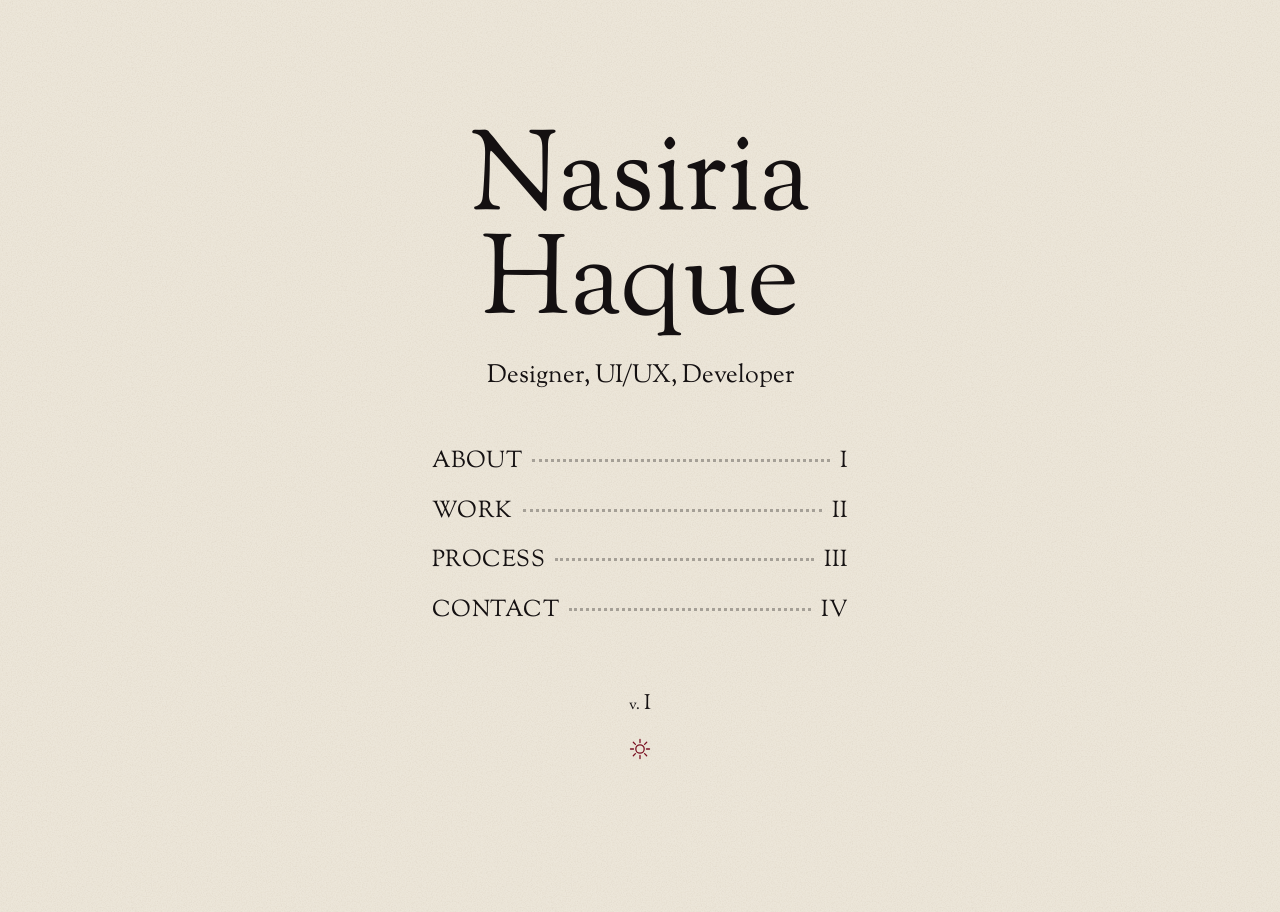
==== commit 04410735: "Book version: contents page, one column, black ink on paper, night mode Co-Authored-By: Claude Opus " ====
--- a/index.html
+++ b/index.html
@@ -4,266 +4,27 @@
 <meta charset="utf-8">
 <meta name="viewport" content="width=device-width, initial-scale=1, viewport-fit=cover">
 <title>Nasiria Haque: designer, UI/UX, developer</title>
-<meta name="description" content="Designer, UI/UX designer and developer. I take your idea from imagination to launch.">
-<meta name="theme-color" content="#4a0813">
+<meta name="description" content="Nasiria Haque: designer, UI/UX designer and developer. From imagination to visualisation.">
 <link rel="preconnect" href="https://fonts.googleapis.com">
 <link rel="preconnect" href="https://fonts.gstatic.com" crossorigin>
-<link href="https://fonts.googleapis.com/css2?family=Fraunces:opsz,wght@9..144,400..900&family=Newsreader:ital,opsz,wght@0,6..72,300..700;1,6..72,300..700&family=Caveat:wght@500;700&family=JetBrains+Mono:wght@400;600&display=swap" rel="stylesheet">
+<link href="https://fonts.googleapis.com/css2?family=IM+Fell+Double+Pica+SC&family=Sorts+Mill+Goudy:ital@0;1&display=swap" rel="stylesheet">
 <link rel="stylesheet" href="style.css">
+<script src="mode.js"></script>
 </head>
-<body>
-<!-- The pencil: everything in "idea" state runs through this wobble. -->
-<svg width="0" height="0" style="position:absolute" aria-hidden="true">
-  <filter id="pencil"><feTurbulence type="fractalNoise" baseFrequency=".035" numOctaves="2" seed="4"/><feDisplacementMap in="SourceGraphic" scale="3.2"/></filter>
-  <filter id="rough"><feTurbulence type="fractalNoise" baseFrequency=".12" numOctaves="2" seed="9"/><feDisplacementMap in="SourceGraphic" scale="1"/></filter>
-</svg>
-
-<header class="top">
-  <div class="wrap bar">
-    <a class="brand" href="#hero"><span class="mark">NH</span>Nasiria Haque</a>
-    <nav class="links" aria-label="Main">
-      <a href="#lenses">What I do</a><a href="#work">Work</a><a href="#path">How it moves</a><a href="#about">About</a>
-    </nav>
-    <button class="sound-btn" id="sound" type="button" aria-pressed="false" title="Sound"><i aria-hidden="true"><b></b><b></b><b></b></i><span>Sound</span></button>
-    <button class="mode" id="mode" type="button" aria-pressed="false"><span class="dot"></span><span class="mode-label">Sketch mode</span></button>
-    <a class="btn small solid" href="#idea">Start a project</a>
-  </div>
-</header>
-
-<main>
-  <section class="hero" id="hero">
-    <div class="layer real" id="real">
-      <div class="wrap hero-grid">
-        <div class="hero-copy">
-          <p class="eyebrow"><span class="pulse"></span> Designer · UI/UX · Developer</p>
-          <h1>Imagination,<br><em>visualised.</em></h1>
-          <p class="lead">Ideas don't ship themselves. I design it, shape how it feels, build it and launch it. One person, no hand-offs, and your project moving every week.</p>
-          <div class="cta">
-            <a class="btn solid" href="#idea">Move my project forward</a>
-            <a class="btn ghost" href="#work">See the work</a>
-          </div>
-        </div>
-
-        <div class="device" aria-hidden="true">
-          <div class="phone">
-            <div class="notch"></div>
-            <div class="screen">
-              <p class="s-label">Your project</p>
-              <p class="s-big"><span class="pct">62</span><small>%</small></p>
-              <p class="s-sub">of the way to launch</p>
-              <div class="s-bar"><i></i></div>
-              <ul class="s-list" data-steps>
-                <li><b></b>The idea</li>
-                <li><b></b>The look</li>
-                <li><b></b>The journey</li>
-                <li><b></b>The build</li>
-                <li><b></b>Launch day</li>
-              </ul>
-              <div class="s-btn">Keep moving</div>
-            </div>
-          </div>
-          <span class="note n1">big friendly number!!</span>
-          <span class="note n2">thumb lands here →</span>
-          <span class="note n3">does this feel fast?</span>
-        </div>
-      </div>
+<body class="home">
+<main class="col cover">
+    <h1><span>Nasiria</span> <span>Haque</span></h1>
+    <p class="sub">Designer, UI/UX, Developer</p>
+    <ol class="contents">
+      <li><a href="about/"><span>About</span><i></i><b>I</b></a></li>
+      <li><a href="work/"><span>Work</span><i></i><b>II</b></a></li>
+      <li><a href="process/"><span>Process</span><i></i><b>III</b></a></li>
+      <li><a href="contact/"><span>Contact</span><i></i><b>IV</b></a></li>
+    </ol>
+    <div class="colophon">
+      <p class="version"><small>v.</small> I</p>
+      <button class="mode" id="mode" type="button" aria-label="Switch between day and night"><svg viewBox="0 0 24 24" aria-hidden="true"><circle cx="12" cy="12" r="4.2"/><path d="M12 2.5v3M12 18.5v3M2.5 12h3M18.5 12h3M5.3 5.3l2.1 2.1M16.6 16.6l2.1 2.1M18.7 5.3l-2.1 2.1M7.4 16.6l-2.1 2.1"/></svg></button>
     </div>
-
-    <!-- js clones .real into .idea so the sketch can never drift from the finished page. -->
-    <div class="layer idea sketchy" id="idea-layer" aria-hidden="true"></div>
-
-    <div class="split" id="split">
-      <span class="tag tag-l">idea</span>
-      <button class="grip" id="grip" type="button" role="slider" aria-label="Move between idea and finished design" aria-valuemin="2" aria-valuemax="98" aria-valuenow="38">
-        <svg viewBox="0 0 24 24" aria-hidden="true"><path d="M9 6 3 12l6 6M15 6l6 6-6 6"/></svg>
-      </button>
-      <span class="tag tag-r">real</span>
-    </div>
-  </section>
-
-  <section class="paper" id="lenses">
-    <div class="wrap">
-      <div class="head reveal">
-        <p class="eyebrow">Designer. UI/UX. Developer.</p>
-        <h2>Three jobs. <br>One person.</h2>
-        <p class="lead">No hand-offs. No lost details. Here's one button, seen through all three.</p>
-      </div>
-
-      <div class="lens reveal">
-        <div class="lens-tabs" role="tablist" aria-label="Three ways to see one button">
-          <button role="tab" id="t-design" aria-controls="p-design" aria-selected="true"><b>01</b>Designer<small>How it looks</small></button>
-          <button role="tab" id="t-ux" aria-controls="p-ux" aria-selected="false" tabindex="-1"><b>02</b>UI/UX<small>How it feels to use</small></button>
-          <button role="tab" id="t-dev" aria-controls="p-dev" aria-selected="false" tabindex="-1"><b>03</b>Developer<small>How it really works</small></button>
-        </div>
-
-        <div class="lens-stage">
-          <div class="panel" id="p-design" role="tabpanel" aria-labelledby="t-design">
-            <div class="spec">
-              <span class="spec-btn">Send your idea<i class="m m-h">56 px</i><i class="m m-r">14 px radius</i></span>
-              <div class="swatches"><span style="--c:#4a0813">#4A0813</span><span style="--c:#7a1022">#7A1022</span><span style="--c:#0c0a0a">#0C0A0A</span></div>
-              <p class="aa">Aa<small>Heavy, rough, a little antique. Loud on purpose.</small></p>
-            </div>
-          </div>
-          <div class="panel" id="p-ux" role="tabpanel" aria-labelledby="t-ux" hidden>
-            <div class="flow">
-              <div class="step"><span>1</span>Sees the work</div>
-              <div class="step"><span>2</span>Shares the idea</div>
-              <div class="step"><span>3</span>Gets a plan</div>
-              <i class="tap"></i>
-            </div>
-            <p class="flow-note">Three taps. No account. If someone stops halfway, the design failed, not them.</p>
-          </div>
-          <div class="panel" id="p-dev" role="tabpanel" aria-labelledby="t-dev" hidden>
-<pre class="code" tabindex="0"><code><span class="c">/* This is the actual line behind the
-   slider at the top of this page. */</span>
-<span class="k">.idea</span> {
-  <span class="p">clip-path</span>: inset(0 calc(100% - <span class="v">var(--x)</span>) 0 0);
-}
-
-<span class="c">// Your finger moves it. That's the trick.</span>
-hero.style.setProperty(<span class="s">'--x'</span>, x + <span class="s">'%'</span>);</code></pre>
-          </div>
-        </div>
-      </div>
-    </div>
-  </section>
-
-  <section class="wine" id="work">
-    <div class="wrap">
-      <div class="head reveal">
-        <p class="eyebrow">Work</p>
-        <h2>Things that left <br>the sketchbook.</h2>
-      </div>
-      <!-- Placeholders: swap in real projects. -->
-      <div class="grid">
-        <a class="tile one shayi reveal" href="https://shayimasters.com/" rel="noopener">
-          <video class="side" autoplay muted loop playsinline disablepictureinpicture preload="metadata" poster="media/shayi-boxes.webp" aria-label="The Shayi Masters boxes turning past, one after another"><source src="media/shayi-boxes.mp4" type="video/mp4"></video>
-          <span class="boxes">
-            <img class="elephant" src="img/shayi-elephant.webp" alt="Shayi Masters Africa's Special Tea box, yellow with an elephant" loading="lazy">
-            <img class="lion" src="img/shayi-lion.webp" alt="Shayi Masters Power Tea for Men box, golden with a lion" loading="lazy">
-          </span>
-          <div><h3>Shayi Masters</h3><p>Packaging design for a tea brand: Power Tea for Men and Africa's Special Tea.</p><span>shayimasters.com ↗</span></div>
-        </a>
-        <a class="tile two-up go reveal" href="https://go.vesopa.com/" rel="noopener">
-          <span class="status"><i></i>Running · in testing on Google Play and the App Store</span>
-          <span class="scene" role="img" aria-label="Vesopa Go: a card tapping a phone to pay £24.50">
-            <span class="scene-in">
-              <span class="lockup"><img src="img/go-mark.png" alt="" width="40" height="40"><b>Vesopa <em>Go</em></b></span>
-              <span class="tphone"><small>TAP TO PAY</small><strong>£24.50</strong><i class="nfc"></i></span>
-              <span class="waves"><i></i><i></i></span>
-              <span class="tcard"><i></i><small>···· 4242</small></span>
-            </span>
-          </span>
-          <div><h3>Vesopa Go</h3><p>The till in your hand: tables, kitchen and payments on phone and tablet.</p><span>go.vesopa.com ↗</span></div>
-        </a>
-        <article class="tile three social reveal">
-          <span class="status"><i></i>Finished</span>
-          <span class="posts" aria-hidden="true"><i></i><i></i><i></i><i></i><i></i><i></i></span>
-          <div><h3>arekpm.ca</h3><p>Social media management and designs.</p>
-            <span class="links-row"><a href="https://www.facebook.com/arekpm.ca" rel="noopener">Facebook ↗</a><a href="https://www.instagram.com/arekpm.ca" rel="noopener">Instagram ↗</a></span>
-          </div>
-        </article>
-        <a class="tile next reveal" href="#idea"><div><h3>Yours next.</h3><p>This space is waiting.</p><span>Start a project →</span></div></a>
-      </div>
-    </div>
-  </section>
-
-  <section class="paper" id="path">
-    <div class="wrap">
-      <div class="head reveal">
-        <p class="eyebrow">How it moves</p>
-        <h2>Your project moves. <br>Every week.</h2>
-      </div>
-      <ol class="path" id="path-list">
-        <li class="reveal"><b>Spark</b><p>You send the idea. You get a clear one-page plan back.</p></li>
-        <li class="reveal"><b>Sketch</b><p>Rough screens, fast. Bad ideas die early and cheap.</p></li>
-        <li class="reveal"><b>Shape</b><p>The real look, the real journey. Tap through it before a line is built.</p></li>
-        <li class="reveal"><b>Ship</b><p>I build it. I launch it. I stay for what comes next.</p></li>
-      </ol>
-    </div>
-  </section>
-
-  <section class="wine about" id="about">
-    <div class="wrap two">
-      <!-- Stand-in portrait. js clones the svg into .p-idea and the css turns it to pencil. -->
-      <div class="pframe reveal" id="pframe">
-        <div class="p-real" id="p-real">
-          <svg viewBox="0 0 400 480" role="img" aria-label="Drawn portrait">
-            <rect class="p-bg" width="400" height="480" fill="#7a1022"/>
-            <g class="guide">
-              <circle cx="200" cy="190" r="104"/><path d="M200 60v270M84 186h232M108 232h184"/>
-              <path d="M70 372l60-34M96 398l80-46M238 350l74 40M262 340l58 32"/>
-            </g>
-            <path class="solid" d="M92 420C70 300 78 200 100 140C122 78 164 56 206 56C256 56 292 92 306 146C326 220 332 320 308 420Z" fill="#2c050c"/>
-            <path class="solid" d="M58 480c6-70 46-112 104-124h76c58 12 98 54 104 124z" fill="#f5efe4"/>
-            <path class="solid" d="M168 270h64v70c0 14-14 30-32 34-18-4-32-20-32-34z" fill="#d9c9bb"/>
-            <path class="solid" d="M126 176c0-56 32-92 74-92s74 36 74 92-36 120-74 120-74-64-74-120z" fill="#f5efe4"/>
-            <path class="solid" d="M120 190C112 120 150 78 204 78C250 78 284 120 280 190C272 150 254 124 226 110C200 140 150 150 120 190z" fill="#2c050c"/>
-            <path class="solid" d="M122 170C104 230 104 320 96 400C120 390 136 350 134 300C128 260 122 220 122 170z" fill="#2c050c"/>
-            <path class="solid" d="M278 170C296 230 296 320 304 400C280 390 264 350 266 300C272 260 278 220 278 170z" fill="#2c050c"/>
-            <path d="M150 176c9-6 22-7 32-2M218 174c10-5 23-4 32 2" fill="none" stroke="#2c050c" stroke-width="4" stroke-linecap="round"/>
-            <path d="M152 192c8-7 20-7 28 0M220 192c8-7 20-7 28 0M152 192l-6-4M248 192l6-4" fill="none" stroke="#2c050c" stroke-width="3.5" stroke-linecap="round"/>
-            <circle class="eye" cx="166" cy="200" r="6.5" fill="#2c050c"/><circle class="eye" cx="234" cy="200" r="6.5" fill="#2c050c"/>
-            <path d="M200 212c-3 10-6 18-5 21 2 2 7 2 10 1" fill="none" stroke="#2c050c" stroke-width="3" stroke-linecap="round"/>
-            <path d="M176 254c10-6 18-6 24-2 6-4 14-4 24 2-14 14-34 14-48 0z" fill="#7a1022"/>
-            <circle cx="130" cy="240" r="6" fill="#7a1022"/><circle cx="270" cy="240" r="6" fill="#7a1022"/>
-          </svg>
-        </div>
-        <div class="p-idea sketchy" id="p-idea" aria-hidden="true"></div>
-        <div class="split">
-          <span class="tag tag-l">idea</span>
-          <button class="grip" id="p-grip" type="button" role="slider" aria-label="Move between pencil sketch and finished portrait" aria-valuemin="2" aria-valuemax="98" aria-valuenow="50">
-            <svg viewBox="0 0 24 24" aria-hidden="true"><path d="M9 6 3 12l6 6M15 6l6 6-6 6"/></svg>
-          </button>
-          <span class="tag tag-r">real</span>
-        </div>
-      </div>
-      <div class="reveal">
-        <p class="eyebrow">Who's holding the pencil</p>
-        <h2>I start where <br>the page is blank.</h2>
-        <p class="lead">I'm Nasiria. I draw things that don't exist yet, then I build them. Hire me and the person who sketched it is the person who ships it.</p>
-        <ul class="facts">
-          <li>Odd fact one</li><li>Odd fact two</li><li>Odd fact three</li>
-        </ul>
-      </div>
-    </div>
-  </section>
-
-  <section class="wine contact" id="idea">
-    <div class="wrap two">
-      <div class="reveal">
-        <p class="eyebrow">Your turn</p>
-        <h2>One sentence <br>is enough.</h2>
-        <form id="idea-form">
-          <label for="idea-text">What's the idea?</label>
-          <input id="idea-text" maxlength="90" autocomplete="off" placeholder="An app that tells me when my bus is lying">
-          <button class="btn solid" type="submit">Send me this idea</button>
-        </form>
-        <div class="reach">
-          <a class="mail" href="mailto:nasiriahaque@icloud.com">nasiriahaque@icloud.com</a>
-          <span class="socials">
-            <a href="https://www.facebook.com/share/19t5wa8hsp/" rel="noopener">Facebook</a>
-            <a href="https://www.instagram.com/nasiriahoque" rel="noopener">Instagram</a>
-            <a href="https://x.com/inashaque" rel="noopener">X</a>
-            <a href="https://www.linkedin.com/in/nasiria-haque-21aa02449" rel="noopener">LinkedIn</a>
-          </span>
-        </div>
-      </div>
-      <div class="cards reveal" aria-hidden="true">
-        <div class="ticket sketchy"><small id="idea-verdict">your idea, today</small><p class="i-text"></p></div>
-        <div class="ticket done"><small>your idea, soon</small><p class="i-text"></p></div>
-      </div>
-    </div>
-  </section>
-</main>
-
-<footer>
-  <div class="wrap foot">
-    <span>Version 1, November 2026. This site gets a new coat every year. <i class="psst">Psst, press S.</i></span>
-    <span id="width" aria-live="off"></span>
-  </div>
-</footer>
-<canvas id="trail" aria-hidden="true"></canvas>
-<script src="main.js"></script>
+  </main>
 </body>
 </html>
--- a/style.css
+++ b/style.css
@@ -1,401 +1,86 @@
-/* Two colours, one story: black chalkboard is the idea, maroon is the real thing.
-   Every component reads its look from the variables below, so .sketchy (and the
-   whole page, in sketch mode) only has to swap the variables. */
+/* A small printed book: one narrow column, a contents page, ink on paper. */
 :root {
-  /* Swap-in order: the licensed fonts win as soon as their @font-face rules and
-     files exist; Fraunces and Newsreader stand in until then. */
-  --head: "Hubano Rough", "Fraunces", Georgia, serif;
-  --body: "Sydonia Atramentiqua", "Newsreader", Georgia, serif;
-  --wine-deep: #2c050c;
-  --wine: #4a0813;
-  --maroon: #7a1022;
-  --cream: #f5efe4;
-  --cream-dim: #d9c9bb;
-  --pencil: #e9e2d6;
-  --paper: #0c0a0a;
-  --pen: #e0405a;
-  --ease: cubic-bezier(.2, 0, 0, 1);
-  --x: 100%;
-  --rx: 0deg;
-  --ry: 0deg;
+  --paper: #ece6d9;
+  --ink: #141011;
+  --mark: #7a1022;
+  --faint: rgba(20, 16, 17, .32);
+  --plate: #7a1022;
+  --on-plate: #f1eadd;
+  --col: 460px;
+  /* paper grain, drawn here rather than loaded */
+  --grain: url("data:image/svg+xml,%3Csvg xmlns='http://www.w3.org/2000/svg' width='420' height='420'%3E%3Cfilter id='g'%3E%3CfeTurbulence type='fractalNoise' baseFrequency='.8' numOctaves='3' stitchTiles='stitch'/%3E%3CfeColorMatrix values='0 0 0 0 .3 0 0 0 0 .2 0 0 0 0 .12 0 0 0 .55 -.2'/%3E%3C/filter%3E%3Crect width='420' height='420' filter='url(%23g)' opacity='.3'/%3E%3C/svg%3E");
 }
-.wine, .real {
-  --bg: var(--wine); --fg: var(--cream); --muted: var(--cream-dim); --accent: var(--cream);
-  --on-accent: var(--wine); --surface: rgba(245, 239, 228, .07); --edge: rgba(245, 239, 228, .17);
-  --bs: solid; --display: var(--head); --dw: 900; --shadow: 0 40px 90px rgba(0, 0, 0, .45);
+html[data-mode="night"] { --paper: #0c0a0a; --ink: #ee4a64; --mark: #ee4a64; --faint: rgba(238, 74, 100, .3); --plate: #2a0710; --on-plate: #ee4a64; }
+@media (prefers-color-scheme: dark) {
+  html:not([data-mode="day"]) { --paper: #0c0a0a; --ink: #ee4a64; --mark: #ee4a64; --faint: rgba(238, 74, 100, .3); --plate: #2a0710; --on-plate: #ee4a64; }
 }
-.paper {
-  --bg: var(--paper); --fg: var(--cream); --muted: #b9aca2; --accent: var(--pen);
-  --on-accent: var(--cream); --surface: #171012; --edge: rgba(245, 239, 228, .16);
-  --bs: solid; --display: var(--head); --dw: 900; --shadow: 0 24px 60px rgba(122, 16, 34, .28);
-}
-/* the pencil version of anything */
-.sketchy, .sketchy .real, html.sketch .wine, html.sketch .paper, html.sketch .real {
-  --maroon: var(--pen); --bg: var(--paper); --fg: var(--pencil); --muted: #b9aca2; --accent: var(--pen);
-  --on-accent: var(--pen); --surface: transparent; --edge: var(--pencil);
-  --bs: dashed; --display: "Caveat", "Segoe Print", cursive; --dw: 700; --shadow: none;
-}
+* { box-sizing: border-box; }
+html { -webkit-text-size-adjust: 100%; }
+body { margin: 0; background: var(--paper) var(--grain); color: var(--ink); font: 21px/1.5 "Sorts Mill Goudy", Georgia, serif; transition: background-color .4s, color .4s; }
+a { color: inherit; text-underline-offset: 3px; text-decoration-thickness: 1px; }
+a:hover { text-decoration-thickness: 2px; color: var(--mark); }
+:focus-visible { outline: 2px solid currentColor; outline-offset: 3px; }
+img, video, svg { display: block; }
 
-* { box-sizing: border-box; }
-html { scroll-behavior: smooth; scroll-padding-top: 76px; -webkit-text-size-adjust: 100%; }
-body { margin: 0; background: var(--wine-deep); color: var(--cream); font: 18.5px/1.55 var(--body); overflow-x: hidden; }
-img { max-width: 100%; display: block; }
-a { color: inherit; }
-.wrap { max-width: 1200px; margin: 0 auto; padding: 0 24px; }
-em { font-style: normal; }
-[hidden] { display: none !important; }
+.col { width: min(100%, var(--col)); margin: 0 auto; padding: 66px 22px 70px; }
+.cover { min-height: 100vh; min-height: 100svh; display: flex; flex-direction: column; justify-content: center; padding-top: 48px; padding-bottom: 48px; }
 
-section.paper, section.wine { background: var(--bg); color: var(--fg); padding: clamp(80px, 11vw, 150px) 0; transition: background .5s, color .5s; }
-html.sketch section.paper, html.sketch section.wine {
-  background-image: radial-gradient(rgba(233, 226, 214, .2) 1px, transparent 1.4px); background-size: 22px 22px;
-}
-h1, h2, h3 { font-family: var(--display); font-weight: var(--dw); margin: 0; }
-h2 { font-size: clamp(40px, 6.4vw, 84px); line-height: 1.02; letter-spacing: -.02em; filter: url(#rough); }
-html.sketch h2 { filter: none; }
-html.sketch h1, html.sketch h2, html.sketch h3 { letter-spacing: 0; }
-.head { max-width: 900px; margin-bottom: clamp(40px, 6vw, 72px); }
-.head .lead { margin-top: 22px; }
-.lead { color: var(--muted); font-size: clamp(20px, 1.9vw, 23px); line-height: 1.5; margin: 0; }
-.eyebrow { display: inline-flex; align-items: center; gap: 10px; margin: 0 0 16px; color: var(--accent); font: 600 13px/1.4 "JetBrains Mono", ui-monospace, monospace; letter-spacing: .06em; text-transform: uppercase; }
-.pulse { width: 8px; height: 8px; border-radius: 50%; background: var(--accent); animation: pulse 2.2s infinite; }
-@keyframes pulse { 0% { box-shadow: 0 0 0 0 rgba(245, 239, 228, .55); } 70%, 100% { box-shadow: 0 0 0 12px rgba(245, 239, 228, 0); } }
+h1, h2, .num, .sub, .contents, .cap b, .version, .home { font-family: "IM Fell Double Pica SC", "Sorts Mill Goudy", serif; font-weight: 400; }
+h1 { margin: 0; text-align: center; font-size: 62px; line-height: 1; }
+h1 a { text-decoration: none; }
+.cover h1 { font-size: clamp(74px, 16vw, 112px); line-height: .92; }
+.cover h1 span { display: block; }
+.sub { margin: 20px 0 42px; text-align: center; font-size: 25px; }
+.num { margin: 0 0 40px; text-align: center; font-size: 23px; color: var(--mark); }
 
-header.top { position: sticky; top: 0; z-index: 30; background: rgba(44, 5, 12, .72); backdrop-filter: saturate(1.4) blur(14px); -webkit-backdrop-filter: saturate(1.4) blur(14px); border-bottom: 1px solid rgba(245, 239, 228, .1); }
-.bar { display: flex; align-items: center; gap: 18px; min-height: 66px; }
-.brand { display: flex; align-items: center; gap: 10px; font-weight: 800; text-decoration: none; font-size: 18px; letter-spacing: -.01em; }
-.mark { width: 34px; height: 34px; border-radius: 10px; display: grid; place-items: center; background: var(--cream); color: var(--wine); font-size: 13px; font-weight: 800; }
-.links { margin-left: auto; display: flex; gap: 24px; font-size: 15px; }
-.links a { color: var(--cream-dim); text-decoration: none; transition: color .2s; }
-.links a:hover { color: var(--cream); }
-.mode { display: inline-flex; align-items: center; gap: 8px; height: 38px; padding: 0 14px; border-radius: 99px; background: none; border: 1px dashed rgba(245, 239, 228, .4); color: var(--cream); font-family: inherit; font-size: 14px; font-weight: 500; cursor: pointer; }
-.mode .dot { width: 9px; height: 9px; border-radius: 50%; border: 1.5px solid var(--cream); transition: background .2s; }
-.mode[aria-pressed="true"] .dot { background: var(--cream); }
+.contents { list-style: none; margin: 0; padding: 0; font-size: 23px; }
+.contents a { display: flex; align-items: baseline; gap: 10px; padding: 7px 0; text-decoration: none; }
+.contents span { text-transform: uppercase; letter-spacing: .02em; }
+.contents i { flex: 1; min-width: 20px; height: 1em; border-bottom: 3px dotted var(--faint); transform: translateY(-5px); transition: border-color .25s; }
+.contents a:hover i { border-bottom-color: var(--mark); }
+.contents b { font-weight: 400; }
 
-.btn { display: inline-flex; align-items: center; justify-content: center; min-height: 54px; padding: 0 24px; border-radius: 14px; font-family: inherit; font-size: 17px; font-weight: 700; text-decoration: none; border: 0; cursor: pointer; transition: transform .25s var(--ease), box-shadow .25s; }
-.btn:hover { transform: translateY(-3px); }
-.btn.small { min-height: 40px; padding: 0 16px; font-size: 15px; border-radius: 11px; }
-.btn.solid { background: var(--cream); color: var(--wine); }
-.btn.ghost { border: 1px solid var(--edge); color: var(--fg); }
-html.sketch .btn.solid { background: none; color: var(--maroon); border: 2px solid var(--maroon); font-family: "Caveat", cursive; font-size: 22px; }
-html.sketch header .btn.solid { color: var(--cream); border-color: var(--cream); font-size: 19px; }
-.cta { display: flex; gap: 12px; flex-wrap: wrap; margin-top: 30px; }
+.colophon { display: flex; flex-direction: column; align-items: center; gap: 8px; margin-top: 54px; }
+.version { margin: 0; font-size: 21px; }
+.version small { font-size: 15px; }
+.mode { width: 40px; height: 40px; padding: 8px; border: 0; background: none; color: var(--mark); cursor: pointer; transition: rotate .6s; }
+.mode:hover { rotate: 45deg; }
+.mode svg { width: 100%; height: 100%; fill: none; stroke: currentColor; stroke-width: 1.3; stroke-linecap: round; }
 
-/* hero: two stacked copies of one layout, split by the draggable line */
-.hero { position: relative; min-height: min(calc(100vh - 66px), 860px); display: flex; overflow: hidden; user-select: none; -webkit-user-select: none; }
-.layer { display: flex; align-items: center; width: 100%; background: var(--bg); color: var(--fg); }
-.real { background: radial-gradient(90% 90% at 78% 40%, var(--maroon), var(--wine) 55%, var(--wine-deep)); }
-html.sketch .real { background: var(--paper); }
-.idea { position: absolute; inset: 0; z-index: 2; pointer-events: none; clip-path: inset(0 calc(100% - var(--x)) 0 0); background-color: var(--paper); background-image: radial-gradient(rgba(233, 226, 214, .22) 1px, transparent 1.4px); background-size: 22px 22px; }
-.hero-grid { position: relative; width: 100%; display: grid; grid-template-columns: minmax(0, 1.25fr) minmax(0, 1fr); gap: 40px; align-items: center; padding-top: 40px; padding-bottom: 40px; }
-.hero { --hs: clamp(62px, 9.4vw, 128px); }
-.hero h1 { height: calc(var(--hs) * 1.8); font-size: calc(var(--hs) * .872); line-height: .98; letter-spacing: -.025em; margin-bottom: 22px; white-space: nowrap; filter: url(#rough); }
-.sketchy .hero-grid h1, html.sketch .hero h1 { filter: none; }
-.hero .eyebrow { min-height: 30px; }
-.hero h1 em { color: var(--accent); }
-.sketchy h1, html.sketch .hero h1 { font-size: var(--hs); line-height: .9; letter-spacing: 0; }
-.sketchy h1 em, html.sketch .hero h1 em { display: inline-block; background: linear-gradient(transparent 82%, rgba(224, 64, 90, .45) 82%, rgba(224, 64, 90, .45) 92%, transparent 92%); }
-.sketchy .btn { background: none; border: 2px dashed var(--pencil); color: var(--pencil); font-family: "Caveat", cursive; font-size: 22px; }
-.sketchy .btn.solid { border-style: solid; color: var(--maroon); border-color: var(--maroon); }
-.sketchy .eyebrow { font-family: "Caveat", cursive; font-size: 21px; text-transform: none; letter-spacing: 0; }
-.sketchy .pulse { display: none; }
+.prose { margin-top: 44px; }
+.prose p { margin: 0 0 1.05em; }
+.first::first-letter { color: var(--mark); float: left; font-family: "IM Fell Double Pica SC", serif; font-size: 66px; line-height: .86; padding: 5px 7px 0 0; }
+.portrait { float: left; width: 142px; margin: 7px 20px 8px 0; border: 1px solid var(--ink); }
+.portrait svg { width: 100%; height: auto; background: var(--paper); }
+.portrait svg * { fill: var(--paper) !important; stroke: var(--ink) !important; stroke-width: 3.6 !important; stroke-linecap: round; }
+.portrait svg .p-bg { stroke: none !important; }
 
-/* phone */
-.device { position: relative; justify-self: center; perspective: 1400px; }
-.phone { position: relative; width: clamp(236px, 23vw, 300px); aspect-ratio: 393 / 800; padding: 12px; border-radius: 44px; background: linear-gradient(145deg, #5a1320, #210408); box-shadow: 0 0 0 1px rgba(245, 239, 228, .22), var(--shadow); transform: rotateX(var(--rx)) rotateY(var(--ry)); animation: float 7s ease-in-out infinite; }
-@keyframes float { 50% { translate: 0 -12px; } }
-.notch { position: absolute; z-index: 2; left: 50%; top: 22px; width: 72px; height: 20px; margin-left: -36px; border-radius: 99px; background: #140205; }
-.screen { height: 100%; border-radius: 33px; padding: 54px 20px 20px; background: var(--paper); color: var(--cream); display: flex; flex-direction: column; overflow: hidden; }
-.s-label { margin: 0; font: 600 11px/1 "JetBrains Mono", monospace; letter-spacing: .08em; text-transform: uppercase; opacity: .65; }
-.s-big { margin: 8px 0 0; font-size: 78px; line-height: 1; font-weight: 800; letter-spacing: -.05em; }
-.s-big small { font-size: 34px; }
-.s-sub { margin: 2px 0 12px; font-size: 14px; opacity: .7; }
-.s-bar { height: 8px; border-radius: 9px; background: rgba(245, 239, 228, .15); overflow: hidden; }
-.s-bar i { display: block; height: 100%; width: calc(var(--pct, 62) * 1%); border-radius: 9px; background: var(--pen); }
-.s-list { list-style: none; margin: 16px 0 0; padding: 0; flex: 1; font-size: 14.5px; }
-.s-list li { display: flex; align-items: center; gap: 10px; padding: 8px 0; border-bottom: 1px solid rgba(245, 239, 228, .12); opacity: .55; }
-.s-list li.done, .s-list li.now { opacity: 1; }
-.s-list li.now { font-weight: 700; }
-.s-list b { width: 13px; height: 13px; border-radius: 50%; border: 2px solid var(--pen); flex: none; }
-.s-list .done b { background: var(--pen); }
-.s-btn { margin-top: 12px; padding: 13px; text-align: center; border-radius: 13px; background: var(--maroon); color: var(--cream); font-weight: 700; font-size: 15px; }
+.work { list-style: none; margin: 44px 0 0; padding: 0; }
+.work li { margin-bottom: 46px; }
+.frame { display: block; aspect-ratio: 1.64; overflow: hidden; border: 1px solid var(--ink); }
+.frame img, .frame video { width: 100%; height: 100%; object-fit: cover; }
+.cap { display: flex; justify-content: space-between; align-items: baseline; gap: 14px; margin: 8px 0 0; font-size: 19px; }
+.cap b { font-size: 21px; text-transform: uppercase; }
+.cap .two a { margin-left: 12px; }
+.note { margin: 2px 0 0; font-size: 18px; line-height: 1.35; opacity: .85; }
+.plate { display: grid; place-items: center; background: var(--plate); color: var(--on-plate); font: 46px/1 "IM Fell Double Pica SC", serif; }
 
-.sketchy .phone, html.sketch .phone { background: none; box-shadow: none; border: 2.5px solid var(--pencil); filter: url(#pencil); }
-.sketchy .notch, html.sketch .notch { background: none; border: 2px solid var(--pencil); }
-.sketchy .screen, html.sketch .screen { background: none; color: var(--pencil); border: 2px dashed rgba(233, 226, 214, .5); font-family: "Caveat", cursive; }
-.sketchy .s-label, html.sketch .s-label { font-family: "Caveat", cursive; font-size: 17px; text-transform: none; letter-spacing: 0; }
-.sketchy .s-big, html.sketch .s-big { font-weight: 700; }
-.sketchy .s-sub, html.sketch .s-sub { font-size: 19px; }
-.sketchy .s-bar, html.sketch .s-bar { background: none; border: 2px solid var(--pencil); }
-.sketchy .s-bar i, html.sketch .s-bar i { background: repeating-linear-gradient(115deg, var(--maroon) 0 2px, transparent 2px 6px); }
-.sketchy .s-list, html.sketch .s-list { font-size: 20px; }
-.sketchy .s-list li, html.sketch .s-list li { padding: 3px 0; opacity: 1; border-bottom: 1px dashed rgba(233, 226, 214, .4); }
-.sketchy .s-list b, html.sketch .s-list b { border-color: var(--pencil); background: none; }
-.sketchy .s-list .done b, html.sketch .s-list .done b { background: var(--pen); }
-.sketchy .s-btn, html.sketch .s-btn { background: none; border: 2px solid var(--maroon); color: var(--maroon); font-size: 21px; padding: 5px; }
+.chapters { list-style: none; margin: 12px 0 0; padding: 0; counter-reset: c; }
+.chapters li { counter-increment: c; padding: 18px 0; border-top: 1px dotted var(--faint); }
+.chapters h2 { margin: 0; font-size: 30px; line-height: 1.1; }
+.chapters h2::before { content: counter(c, upper-roman) ". "; color: var(--mark); }
+.chapters p { margin: 4px 0 0; }
+.plain { margin-top: 8px; }
 
-.note { display: none; position: absolute; font: 700 22px/1.05 "Caveat", cursive; color: var(--maroon); white-space: nowrap; }
-.sketchy .note, html.sketch .note { display: block; }
-.n1 { left: -128px; top: 26%; rotate: -6deg; white-space: normal; width: 110px; }
-.n2 { left: -146px; bottom: 11%; rotate: 3deg; }
-.n3 { right: -102px; top: 56%; rotate: 5deg; white-space: normal; width: 92px; }
+.after { margin-top: 60px; }
+.home { display: block; margin-bottom: 12px; text-align: center; font-size: 25px; text-decoration: none; }
+.after .contents { font-size: 20px; }
 
-/* the pencil follows you over paper */
-#trail { position: fixed; inset: 0; z-index: 25; width: 100%; height: 100%; pointer-events: none; }
-.eye { transform-box: fill-box; transform-origin: center; animation: blink 5.5s infinite; }
-@keyframes blink { 0%, 94%, 100% { scale: 1 1; } 97% { scale: 1 .08; } }
-.psst { font-style: normal; opacity: .55; }
-@media (hover: none) { .psst { display: none; } }
-
-/* the line */
-.split { position: absolute; z-index: 3; top: 0; bottom: 0; left: var(--x); width: 2px; margin-left: -1px; background: var(--cream); box-shadow: 0 0 0 1px rgba(74, 8, 19, .35); }
-html.sketch .split { display: none; }
-.grip { position: absolute; left: 50%; top: 50%; width: 60px; height: 60px; margin: -30px 0 0 -30px; padding: 0; border-radius: 50%; border: 2px solid var(--wine); background: var(--cream); color: var(--wine); cursor: ew-resize; touch-action: pan-y; display: grid; place-items: center; box-shadow: 0 10px 34px rgba(0, 0, 0, .4); transition: transform .2s var(--ease); }
-.grip:hover, .grip.held { transform: scale(1.1); }
-.grip svg { width: 26px; height: 26px; fill: none; stroke: currentColor; stroke-width: 2.2; stroke-linecap: round; stroke-linejoin: round; }
-.tag { position: absolute; top: calc(50% + 40px); padding: 3px 9px; border-radius: 7px; font: 600 11px/1.4 "JetBrains Mono", monospace; letter-spacing: .06em; text-transform: uppercase; background: var(--cream); color: var(--wine); }
-.tag-l { right: 8px; }
-.tag-r { left: 8px; }
-.hint .grip { animation: nudge 2.4s var(--ease) infinite; }
-@keyframes nudge { 0%, 70%, 100% { translate: 0 0; } 80% { translate: -9px 0; } 90% { translate: 7px 0; } }
-
-/* three lenses */
-.lens { display: grid; grid-template-columns: 300px minmax(0, 1fr); gap: 26px; align-items: stretch; }
-.lens-tabs { display: flex; flex-direction: column; gap: 10px; }
-.lens-tabs button { position: relative; flex: 1; text-align: left; padding: 18px 20px 18px 62px; border: 1px var(--bs) var(--edge); border-radius: 18px; background: none; color: var(--fg); font-family: var(--display); font-size: 23px; font-weight: 800; line-height: 1.15; cursor: pointer; transition: background .3s, color .3s, transform .3s var(--ease); }
-.lens-tabs button:hover { transform: translateX(4px); }
-.lens-tabs b { position: absolute; left: 20px; top: 21px; font: 600 13px/1.5 "JetBrains Mono", monospace; opacity: .6; }
-.lens-tabs small { display: block; margin-top: 3px; font: 400 15px/1.3 var(--body); opacity: .72; }
-.lens-tabs [aria-selected="true"] { background: #7a1022; color: var(--cream); border-color: var(--maroon); }
-html.sketch .lens-tabs [aria-selected="true"] { background: none; color: var(--maroon); border: 2.5px solid var(--maroon); }
-.lens-stage { min-height: 400px; border-radius: 24px; border: 1px var(--bs) var(--edge); background: var(--surface); box-shadow: var(--shadow); padding: clamp(24px, 4vw, 48px); display: grid; align-items: center; overflow: hidden; }
-.panel { animation: rise .6s var(--ease); min-width: 0; }
-@keyframes rise { from { opacity: 0; transform: translateY(16px); } }
-.spec-btn { position: relative; display: inline-flex; align-items: center; height: 56px; padding: 0 30px; border-radius: 14px; background: var(--maroon); color: var(--cream); font-weight: 700; outline: 1px dashed var(--pen); outline-offset: 7px; margin: 12px 90px 30px 8px; }
-.m { position: absolute; font: 600 12px/1 "JetBrains Mono", monospace; color: var(--pen); white-space: nowrap; }
-.m-h { left: calc(100% + 16px); top: 22px; }
-.m-r { left: 0; top: calc(100% + 15px); }
-.swatches { display: flex; flex-wrap: wrap; gap: 10px; margin-top: 8px; }
-.swatches span { flex: 1 1 110px; height: 76px; padding: 10px; display: flex; align-items: flex-end; border-radius: 14px; background: var(--c); color: var(--t, #f5efe4); border: 1px solid var(--edge); font: 600 12px/1 "JetBrains Mono", monospace; }
-.aa { margin: 22px 0 0; display: flex; align-items: center; gap: 16px; font-size: 64px; line-height: 1; font-weight: 800; letter-spacing: -.04em; }
-.aa small { font-size: 15px; line-height: 1.35; font-weight: 400; letter-spacing: 0; color: var(--muted); max-width: 240px; }
-.flow { position: relative; display: grid; grid-template-columns: repeat(3, 1fr); gap: 22px; }
-.step { position: relative; z-index: 1; padding: 18px; min-height: 120px; border-radius: 16px; border: 1px var(--bs) var(--edge); background: var(--bg); font-weight: 700; line-height: 1.25; }
-.step span { display: block; font: 600 12px/1.8 "JetBrains Mono", monospace; color: var(--accent); }
-.tap { position: absolute; z-index: 2; bottom: 18px; left: 12%; width: 22px; height: 22px; border-radius: 50%; background: rgba(122, 16, 34, .85); box-shadow: 0 0 0 7px rgba(122, 16, 34, .2); animation: tap 4.5s var(--ease) infinite; }
-@keyframes tap { 0%, 15% { left: 12%; } 45%, 60% { left: 45%; } 90%, 100% { left: 80%; } }
-.flow-note { margin: 26px 0 0; color: var(--muted); font-size: 19px; line-height: 1.45; }
-.code { margin: 0; padding: 22px; border-radius: 16px; background: var(--wine-deep); color: var(--cream); font: 400 14.5px/1.7 "JetBrains Mono", monospace; overflow-x: auto; user-select: text; }
-.code .c { color: #bd9d97; } .code .k { color: #ffb4a8; } .code .p { color: #f5efe4; font-weight: 600; } .code .v, .code .s { color: #ffd9a8; }
-
-/* work */
-.grid { display: grid; grid-template-columns: repeat(6, 1fr); gap: 18px; }
-.tile { position: relative; display: flex; flex-direction: column; justify-content: flex-end; min-height: 340px; padding: 26px; border-radius: 24px; overflow: hidden; text-decoration: none; border: 1px var(--bs) var(--edge); transition: transform .5s var(--ease), box-shadow .5s; }
-a.tile:hover { transform: translateY(-6px); box-shadow: var(--shadow); }
-.tile h3 { font-size: clamp(28px, 3vw, 40px); line-height: 1.05; letter-spacing: -.02em; }
-.tile p { margin: 8px 0 12px; opacity: .8; max-width: 34ch; }
-.tile span:not(.boxes):not(.posts) { font: 600 13px/1 "JetBrains Mono", monospace; }
-.one { grid-column: span 4; min-height: 580px; background: #7a1022; color: var(--cream); }
-.two-up { grid-column: span 2; min-height: 580px; background: var(--wine-deep); color: var(--cream); }
-.three { grid-column: span 3; background: var(--paper); color: var(--cream); }
-.next { grid-column: span 3; background: none; color: var(--fg); border: 2px dashed var(--edge); }
-.next h3 { font-family: "Caveat", cursive; font-size: 58px; letter-spacing: 0; }
-html.sketch .tile { background: none; color: var(--pencil); }
-html.sketch .tile span { color: var(--maroon); }
-
-/* project: Shayi Masters */
-.tile.shayi { display: grid; grid-template-columns: minmax(0, 1fr) 46%; grid-template-rows: 1fr auto; gap: 16px 22px; }
-.side { grid-column: 2; grid-row: 1 / 3; align-self: center; width: 100%; aspect-ratio: 4 / 5; object-fit: cover; border-radius: 16px; background: var(--wine); box-shadow: 0 0 0 1px rgba(245, 239, 228, .16); }
-html.sketch .side { filter: grayscale(1) contrast(.8); }
-.boxes { position: relative; display: block; min-height: 300px; grid-column: 1; grid-row: 1; }
-.shayi > div { grid-column: 1; grid-row: 2; }
-.boxes img { position: absolute; width: 82%; transition: transform .7s var(--ease); filter: drop-shadow(0 22px 26px rgba(0, 0, 0, .4)); }
-.boxes .elephant { right: 0; top: 0; rotate: 3deg; }
-.boxes .lion { left: 0; bottom: 0; rotate: -2deg; }
-.shayi:hover .lion { transform: translate(-6px, 6px); }
-.shayi:hover .elephant { transform: translate(8px, -6px); }
-html.sketch .boxes img { filter: grayscale(1) contrast(.8) url(#pencil); }
-
-/* project: Vesopa Go */
-.go { justify-content: flex-end; }
-.tile.go { background: #101210; }
-.go > div { position: relative; z-index: 2; }
-.scene { display: block; flex: 1; min-height: 372px; margin: 6px -10px 10px; perspective: 800px; }
-.scene-in { position: relative; display: block; height: 100%; min-height: 372px; transform-style: preserve-3d; transform: rotateX(var(--tiltx, 0deg)) rotateY(var(--tilty, 0deg)); transition: transform .5s var(--ease); animation: sway 9s ease-in-out infinite; }
-@keyframes sway { 0%, 100% { rotate: x 5deg; } 25% { rotate: y 9deg; } 50% { rotate: x -3deg; } 75% { rotate: y -9deg; } }
-.tile .scene span, .tile .scene small, .tile .scene strong, .tile .scene b { font-family: Roboto, "Segoe UI", system-ui, sans-serif; }
-.lockup { position: absolute; left: 0; right: 0; top: 0; display: flex; align-items: center; justify-content: center; gap: 10px; transform: translateZ(26px); }
-.lockup img { width: 40px; height: 40px; border-radius: 10px; }
-.lockup b { font-size: 25px; font-weight: 500; color: #fff; letter-spacing: -.01em; }
-.lockup em { color: #a5c715; }
-.tphone { position: absolute; left: 50%; top: 92px; width: 150px; height: 270px; margin-left: -75px; display: flex; flex-direction: column; align-items: center; justify-content: flex-start; padding-top: 106px; border: 6px solid #2d302a; border-radius: 28px; background: #101210; box-shadow: 0 0 70px rgba(165, 199, 21, .13); transform: translateZ(0); }
-.tphone small { font-size: 11px; font-weight: 500; color: #a3a79a; }
-.tphone strong { margin-top: 3px; font-size: 25px; font-weight: 700; color: #fff; }
-.nfc { width: 40px; height: 40px; margin-top: 24px; border-radius: 50%; background: #9db815; box-shadow: 0 0 0 9px rgba(165, 199, 21, .2); animation: nfc 2.4s ease-in-out infinite; }
-@keyframes nfc { 50% { box-shadow: 0 0 0 15px rgba(165, 199, 21, .08); } }
-.waves { position: absolute; left: 50%; top: 50px; width: 150px; height: 60px; margin-left: -82px; transform: translateZ(14px); }
-.waves i { position: absolute; left: 12px; top: 6px; width: 74px; height: 74px; border: 3px solid transparent; border-top-color: rgba(165, 199, 21, .55); border-left-color: rgba(165, 199, 21, .3); border-radius: 50%; }
-.waves i + i { left: -4px; top: -10px; width: 106px; height: 106px; opacity: .45; }
-.tcard { position: absolute; left: 50%; top: 62px; width: 172px; height: 104px; margin-left: -62px; border-radius: 13px; background: linear-gradient(120deg, #b6db2a, #6e8f10); box-shadow: 0 12px 20px rgba(0, 0, 0, .45); rotate: -6deg; transform: translateZ(64px); animation: cardtap 3.6s ease-in-out infinite; }
-@keyframes cardtap { 0%, 100% { translate: 0 -10px; } 45%, 58% { translate: -6px 6px; } }
-.tcard i { position: absolute; left: 18px; top: 26px; width: 24px; height: 18px; border-radius: 4px; background: #efd98f; }
-.tile .tcard small { position: absolute; left: 22px; bottom: 15px; font-size: 13px; font-weight: 500; color: #0e1405; }
-.tile .status { position: relative; z-index: 1; align-self: flex-start; margin-bottom: auto; display: inline-flex; align-items: center; gap: 8px; line-height: 1.35; font-size: 11.5px; font-weight: 400; }
-.status i { width: 8px; height: 8px; flex: none; border-radius: 50%; background: var(--cream); animation: pulse 2.2s infinite; }
-html.sketch .scene { filter: grayscale(1) contrast(.9) url(#pencil); }
-html.sketch .status i { background: var(--maroon); }
-
-/* project: arekpm.ca */
-.social { display: grid; grid-template-columns: minmax(0, 1fr) 170px; grid-template-rows: auto 1fr; column-gap: 20px; align-items: end; }
-.social .status { grid-column: 1 / -1; }
-.social .status i { background: var(--pen); animation: none; }
-.social > div { grid-column: 1; }
-.links-row { display: flex; gap: 18px; flex-wrap: wrap; }
-.links-row a { text-underline-offset: 4px; }
-.posts { grid-column: 2; grid-row: 2; display: grid; grid-template-columns: repeat(3, 1fr); gap: 6px; rotate: 3deg; transition: rotate .6s var(--ease); }
-.social:hover .posts { rotate: 0deg; }
-.posts i { aspect-ratio: 1; border-radius: 7px; background: var(--maroon); }
-.posts i:nth-child(2), .posts i:nth-child(6) { background: var(--wine); }
-.posts i:nth-child(3) { background: rgba(224, 64, 90, .5); }
-.posts i:nth-child(4) { background: none; border: 1.5px dashed var(--pen); }
-html.sketch .posts i { background: none; border: 1.5px dashed var(--pencil); }
-
-/* path */
-.path { list-style: none; margin: 0; padding: 0; display: grid; grid-template-columns: repeat(4, 1fr); position: relative; }
-.path::before { content: ""; position: absolute; left: 0; right: 0; top: 11px; height: 2px; background: var(--edge); }
-.path::after { content: ""; position: absolute; left: 0; top: 11px; height: 2px; width: calc(var(--path, 0) * 100%); background: var(--pen); transition: width .2s linear; }
-.path li { position: relative; padding: 44px 26px 0 0; }
-.path li::before { content: ""; position: absolute; z-index: 1; left: 0; top: 0; width: 24px; height: 24px; border-radius: 50%; background: var(--bg); border: 3px solid var(--pen); }
-.path b { font-family: var(--display); font-size: clamp(30px, 3.2vw, 44px); line-height: 1.1; letter-spacing: -.02em; }
-.path p { margin: 8px 0 0; color: var(--muted); }
-
-/* about: the hero's trick again, on a portrait */
-section.about { --bg: var(--wine-deep); }
-html.sketch section.about { --bg: var(--paper); }
-.about .two { grid-template-columns: minmax(0, 1fr) minmax(0, 1.1fr); }
-.about .lead { margin-top: 22px; }
-.pframe { --x: 50%; position: relative; aspect-ratio: 400 / 480; max-width: 460px; width: 100%; border-radius: 24px; overflow: hidden; user-select: none; -webkit-user-select: none; box-shadow: 0 0 0 1px var(--edge), var(--shadow); }
-.pframe svg { display: block; width: 100%; height: 100%; }
-.p-real { position: absolute; inset: 0; }
-.p-idea { position: absolute; inset: 0; z-index: 1; pointer-events: none; clip-path: inset(0 calc(100% - var(--x)) 0 0); background-color: var(--paper); background-image: radial-gradient(rgba(233, 226, 214, .22) 1px, transparent 1.4px); background-size: 22px 22px; }
-.guide { display: none; }
-.p-idea svg { filter: url(#pencil); }
-.p-idea svg * { fill: none !important; stroke: var(--pencil) !important; stroke-width: 2.4 !important; stroke-linecap: round; }
-.p-idea svg .p-bg { stroke: none !important; }
-.p-idea svg .solid { fill: var(--paper) !important; }
-.p-idea .guide { display: block; opacity: .4; }
-.p-idea svg .guide * { stroke-width: 1.2 !important; stroke-dasharray: 5 6; }
-html.sketch .pframe { --x: 100% !important; }
-.pframe .grip { top: 82%; width: 52px; height: 52px; margin: -26px 0 0 -26px; }
-.pframe .grip svg { width: 24px; height: 24px; }
-.pframe .tag { top: calc(82% - 11px); }
-.pframe .tag-l { right: 34px; }
-.pframe .tag-r { left: 34px; }
-.facts { list-style: none; margin: 26px 0 0; padding: 0; display: flex; flex-wrap: wrap; gap: 10px; }
-.facts li { padding: 8px 14px; border-radius: 99px; border: 1px var(--bs) var(--edge); font: 600 13px/1.3 "JetBrains Mono", monospace; }
-
-/* ways to reach */
-.reach { margin-top: 26px; display: flex; flex-direction: column; gap: 12px; }
-.mail { font-family: var(--display); font-size: clamp(22px, 2.6vw, 30px); font-weight: 700; text-underline-offset: 5px; overflow-wrap: anywhere; }
-.socials { display: flex; flex-wrap: wrap; gap: 8px; }
-.socials a { padding: 7px 14px; border-radius: 99px; border: 1px var(--bs) var(--edge); text-decoration: none; font: 600 13px/1.3 "JetBrains Mono", monospace; transition: background .25s, color .25s; }
-.socials a:hover { background: var(--cream); color: var(--wine); }
-
-/* sound */
-.sound-btn { display: inline-flex; align-items: center; gap: 8px; height: 38px; padding: 0 14px; border-radius: 99px; background: none; border: 1px solid rgba(245, 239, 228, .28); color: var(--cream); font-family: inherit; font-size: 14px; font-weight: 500; cursor: pointer; }
-.sound-btn i { display: inline-flex; align-items: flex-end; gap: 2px; height: 14px; }
-.sound-btn b { width: 2.5px; height: 5px; border-radius: 2px; background: currentColor; }
-.sound-btn.on b { animation: bars 1.2s ease-in-out infinite; }
-.sound-btn.on b:nth-child(2) { animation-delay: .2s; }
-.sound-btn.on b:nth-child(3) { animation-delay: .4s; }
-@keyframes bars { 50% { height: 14px; } }
-
-.welcome { position: fixed; inset: 0; z-index: 60; display: grid; place-items: center; padding: 24px; background: radial-gradient(80% 80% at 50% 40%, var(--maroon), var(--wine) 60%, var(--wine-deep)); color: var(--cream); text-align: center; opacity: 0; transition: opacity .7s var(--ease); }
-.welcome.shown { opacity: 1; }
-.welcome.gone { opacity: 0; pointer-events: none; }
-.welcome .mark { width: 74px; height: 74px; margin: 0 auto 18px; border-radius: 20px; font-size: 26px; }
-.welcome-name { margin: 0; font-family: var(--head); font-size: 22px; font-weight: 700; }
-.welcome-t { margin: 16px 0 6px; font-family: var(--head); font-size: clamp(42px, 8vw, 72px); font-weight: 900; line-height: 1.02; letter-spacing: -.02em; }
-.welcome-s { margin: 0 auto; max-width: 42ch; color: var(--cream-dim); }
-.welcome-go { display: flex; flex-wrap: wrap; justify-content: center; gap: 12px; margin-top: 28px; }
-.welcome .btn.ghost { border: 1px solid rgba(245, 239, 228, .35); color: var(--cream); background: none; }
-
-/* contact */
-section.contact { background: radial-gradient(70% 90% at 80% 30%, var(--maroon), var(--wine) 70%); }
-html.sketch section.contact { background: var(--paper); }
-.two { display: grid; grid-template-columns: 1.15fr 1fr; gap: 50px; align-items: center; }
-form { margin-top: 28px; }
-label { display: block; margin-bottom: 8px; font-weight: 700; }
-input { width: 100%; height: 60px; padding: 0 18px; border-radius: 14px; border: 1px var(--bs) var(--edge); background: var(--surface); color: var(--fg); font-family: inherit; font-size: 18px; }
-input::placeholder { color: var(--muted); opacity: .7; }
-form .btn { margin-top: 14px; }
-.cards { position: relative; min-height: 330px; }
-.ticket { position: absolute; width: min(100%, 340px); min-height: 190px; padding: 22px; border-radius: 20px; }
-.ticket small { font: 600 12px/1 "JetBrains Mono", monospace; text-transform: uppercase; letter-spacing: .06em; opacity: .7; }
-.ticket p { margin: 12px 0 0; overflow-wrap: anywhere; }
-.ticket.sketchy { left: 0; top: 0; rotate: -4deg; background: var(--paper); color: var(--pencil); border: 2px dashed var(--pencil); font-family: "Caveat", cursive; font-size: 29px; line-height: 1.1; }
-.ticket.done { right: 0; bottom: 0; rotate: 3deg; background: var(--wine-deep); color: var(--cream); border: 1px solid rgba(245, 239, 228, .2); box-shadow: var(--shadow); font-size: 25px; line-height: 1.15; font-weight: 800; letter-spacing: -.02em; }
-
-footer { background: var(--wine-deep); padding: 26px 0; color: var(--cream-dim); font-size: 14px; }
-.foot { display: flex; justify-content: space-between; gap: 18px; flex-wrap: wrap; }
-#width { font-family: "JetBrains Mono", monospace; font-size: 13px; }
-
-:focus-visible { outline: 3px solid currentColor; outline-offset: 3px; }
-.js .reveal { opacity: 0; transform: translateY(36px); transition: opacity 1s var(--ease), transform 1s var(--ease); }
-.js .reveal.in { opacity: 1; transform: none; }
-
-@media (max-width: 1160px) { .note { display: none !important; } }
-@media (max-width: 860px) {
-  .links { display: none; }
-  .mode { margin-left: auto; }
-  .bar > .btn { display: none; }
-  .hero { min-height: 0; }
-  .hero-grid { grid-template-columns: 1fr; padding-top: 34px; padding-bottom: 100px; gap: 34px; }
-  .phone { width: 216px; animation: none; }
-  .screen { padding: 44px 14px 14px; }
-  .s-big { font-size: 54px; }
-  .s-list { margin-top: 8px; font-size: 13.5px; }
-  .s-list li { padding: 4px 0; }
-  .s-btn { padding: 9px; font-size: 14px; }
-  .sketchy .s-list { font-size: 16px; }
-  .sketchy .s-btn { font-size: 18px; padding: 3px; }
-  .grip { top: auto; bottom: 18px; margin-top: 0; }
-  .tag { top: auto; bottom: 38px; }
-  .tag-l { right: 42px; } .tag-r { left: 42px; }
-  .lens { grid-template-columns: 1fr; }
-  .lens-tabs { flex-direction: row; gap: 8px; }
-  .lens-tabs button { flex: 1 1 0; min-width: 0; padding: 40px 10px 12px; font-size: 18px; }
-  .lens-tabs b { left: 10px; top: 13px; }
-  .lens-tabs small { font-size: 13px; }
-  .lens-tabs button:hover { transform: none; }
-  .swatches span { flex-basis: 80px; font-size: 11px; }
-  h2 br { display: none; }
-  .grid { grid-template-columns: 1fr; }
-  .tile, .one, .two-up, .three, .next { grid-column: auto; min-height: 260px; }
-  .boxes { min-height: 230px; }
-  .social { grid-template-columns: minmax(0, 1fr) 96px; column-gap: 12px; }
-  .two-up.go { min-height: 540px; }
-  .tile.shayi { grid-template-columns: minmax(0, 1fr); grid-template-rows: auto auto auto; }
-  .side { grid-column: 1; grid-row: 1; max-height: 420px; }
-  .boxes { grid-row: 2; }
-  .shayi > div { grid-row: 3; }
-  .sound-btn span { display: none; }
-  .boxes img { width: 72%; }
-  .path { grid-template-columns: 1fr; gap: 30px; }
-  .path::before, .path::after { display: none; }
-  .path li { padding: 0 0 0 40px; }
-  .two, .about .two { grid-template-columns: 1fr; }
-  .pframe { margin: 0 auto; }
-  .pframe .grip { top: 82%; bottom: auto; margin-top: -26px; }
-  .pframe .tag { top: calc(82% - 11px); bottom: auto; }
-  .pframe .tag-l { right: 34px; }
-  .pframe .tag-r { left: 34px; }
-  .cards { min-height: 340px; }
-  .flow { grid-template-columns: 1fr; gap: 12px; }
-  .step { min-height: 0; }
-  .tap { display: none; }
+@media (max-width: 480px) {
+  body { font-size: 19.5px; }
+  .contents { font-size: 21px; }
+  .portrait { width: 118px; margin-right: 15px; }
 }
 @media (prefers-reduced-motion: reduce) {
-  html { scroll-behavior: auto; }
-  *, *::before, *::after { animation: none !important; transition: none !important; }
-  .js .reveal { opacity: 1; transform: none; }
+  * { transition: none !important; }
 }
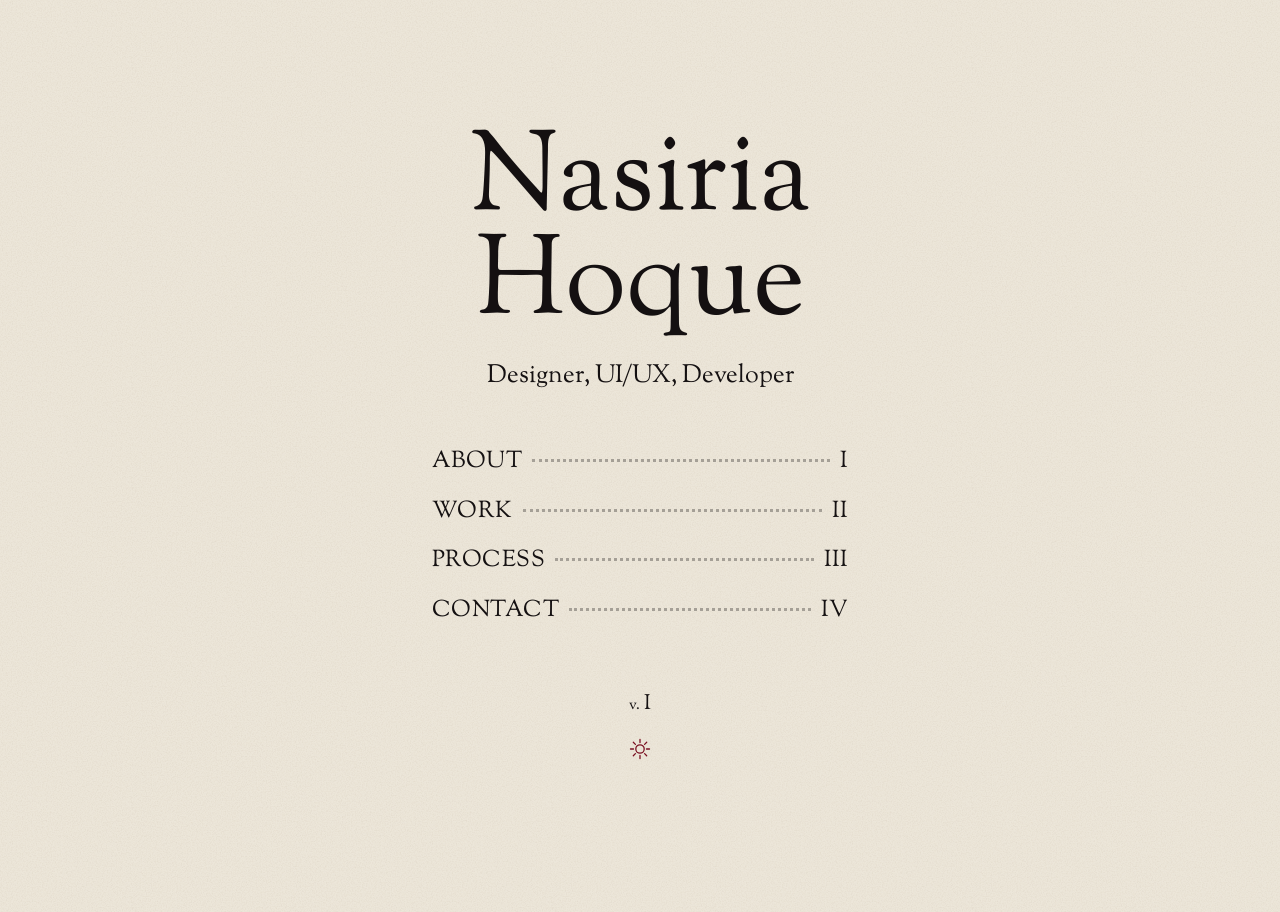
==== commit 0b203bc1: "Name spelled Nasiria Hoque Co-Authored-By: Claude Opus 5.5 <noreply@anthropic.com>" ====
--- a/index.html
+++ b/index.html
@@ -3,8 +3,8 @@
 <head>
 <meta charset="utf-8">
 <meta name="viewport" content="width=device-width, initial-scale=1, viewport-fit=cover">
-<title>Nasiria Haque: designer, UI/UX, developer</title>
-<meta name="description" content="Nasiria Haque: designer, UI/UX designer and developer. From imagination to visualisation.">
+<title>Nasiria Hoque: designer, UI/UX, developer</title>
+<meta name="description" content="Nasiria Hoque: designer, UI/UX designer and developer. From imagination to visualisation.">
 <link rel="preconnect" href="https://fonts.googleapis.com">
 <link rel="preconnect" href="https://fonts.gstatic.com" crossorigin>
 <link href="https://fonts.googleapis.com/css2?family=IM+Fell+Double+Pica+SC&family=Sorts+Mill+Goudy:ital@0;1&display=swap" rel="stylesheet">
@@ -13,7 +13,7 @@
 </head>
 <body class="home">
 <main class="col cover">
-    <h1><span>Nasiria</span> <span>Haque</span></h1>
+    <h1><span>Nasiria</span> <span>Hoque</span></h1>
     <p class="sub">Designer, UI/UX, Developer</p>
     <ol class="contents">
       <li><a href="about/"><span>About</span><i></i><b>I</b></a></li>
--- a/style.css
+++ b/style.css
@@ -33,6 +33,7 @@
 .sub { margin: 20px 0 42px; text-align: center; font-size: 25px; }
 .num { margin: 0 0 40px; text-align: center; font-size: 23px; color: var(--mark); }
 
+.tagline { margin: 16px 0 0; text-align: center; font-style: italic; line-height: 1.25; }
 .contents { list-style: none; margin: 0; padding: 0; font-size: 23px; }
 .contents a { display: flex; align-items: baseline; gap: 10px; padding: 7px 0; text-decoration: none; }
 .contents span { text-transform: uppercase; letter-spacing: .02em; }
@@ -51,10 +52,14 @@
 .prose p { margin: 0 0 1.05em; }
 .first::first-letter { color: var(--mark); float: left; font-family: "IM Fell Double Pica SC", serif; font-size: 66px; line-height: .86; padding: 5px 7px 0 0; }
 .portrait { float: left; width: 142px; margin: 7px 20px 8px 0; border: 1px solid var(--ink); }
-.portrait svg { width: 100%; height: auto; background: var(--paper); }
-.portrait svg * { fill: var(--paper) !important; stroke: var(--ink) !important; stroke-width: 3.6 !important; stroke-linecap: round; }
-.portrait svg .p-bg { stroke: none !important; }
+.portrait img { width: 100%; height: auto; }
 
+.reason { clear: both; margin-top: 2.4em; padding-top: 1.6em; border-top: 1px dotted var(--faint); text-align: center; }
+.reason h2 { margin: 0 0 18px; font-size: 30px; line-height: 1.15; font-weight: 700; }
+.film { aspect-ratio: 16 / 9; margin-bottom: 18px; border: 1px solid var(--ink); background: #000; }
+.film iframe { display: block; width: 100%; height: 100%; border: 0; }
+.reason p { margin: 0 0 .5em; }
+.reason .watch { margin-top: 1em; font-size: 18px; }
 .work { list-style: none; margin: 44px 0 0; padding: 0; }
 .work li { margin-bottom: 46px; }
 .frame { display: block; aspect-ratio: 1.64; overflow: hidden; border: 1px solid var(--ink); }
@@ -63,7 +68,15 @@
 .cap b { font-size: 21px; text-transform: uppercase; }
 .cap .two a { margin-left: 12px; }
 .note { margin: 2px 0 0; font-size: 18px; line-height: 1.35; opacity: .85; }
-.plate { display: grid; place-items: center; background: var(--plate); color: var(--on-plate); font: 46px/1 "IM Fell Double Pica SC", serif; }
+.plate-art { width: 100%; height: 100%; }
+.plate-art * { fill: none; stroke: var(--ink); stroke-width: 1.2; }
+.plate-art pattern path { stroke-width: .9; }
+.plate-art .thin { stroke-width: .7; }
+.plate-art .dot { fill: var(--ink); stroke: none; }
+.plate-art rect[fill] { fill: var(--pat); stroke: none; }
+.plate-art text { stroke: none; fill: var(--mark); text-anchor: middle; font-family: "IM Fell Double Pica SC", serif; }
+.plate-art .pname { font-size: 44px; }
+.plate-art .pcap { font-size: 19px; fill: var(--ink); }
 
 .chapters { list-style: none; margin: 12px 0 0; padding: 0; counter-reset: c; }
 .chapters li { counter-increment: c; padding: 18px 0; border-top: 1px dotted var(--faint); }
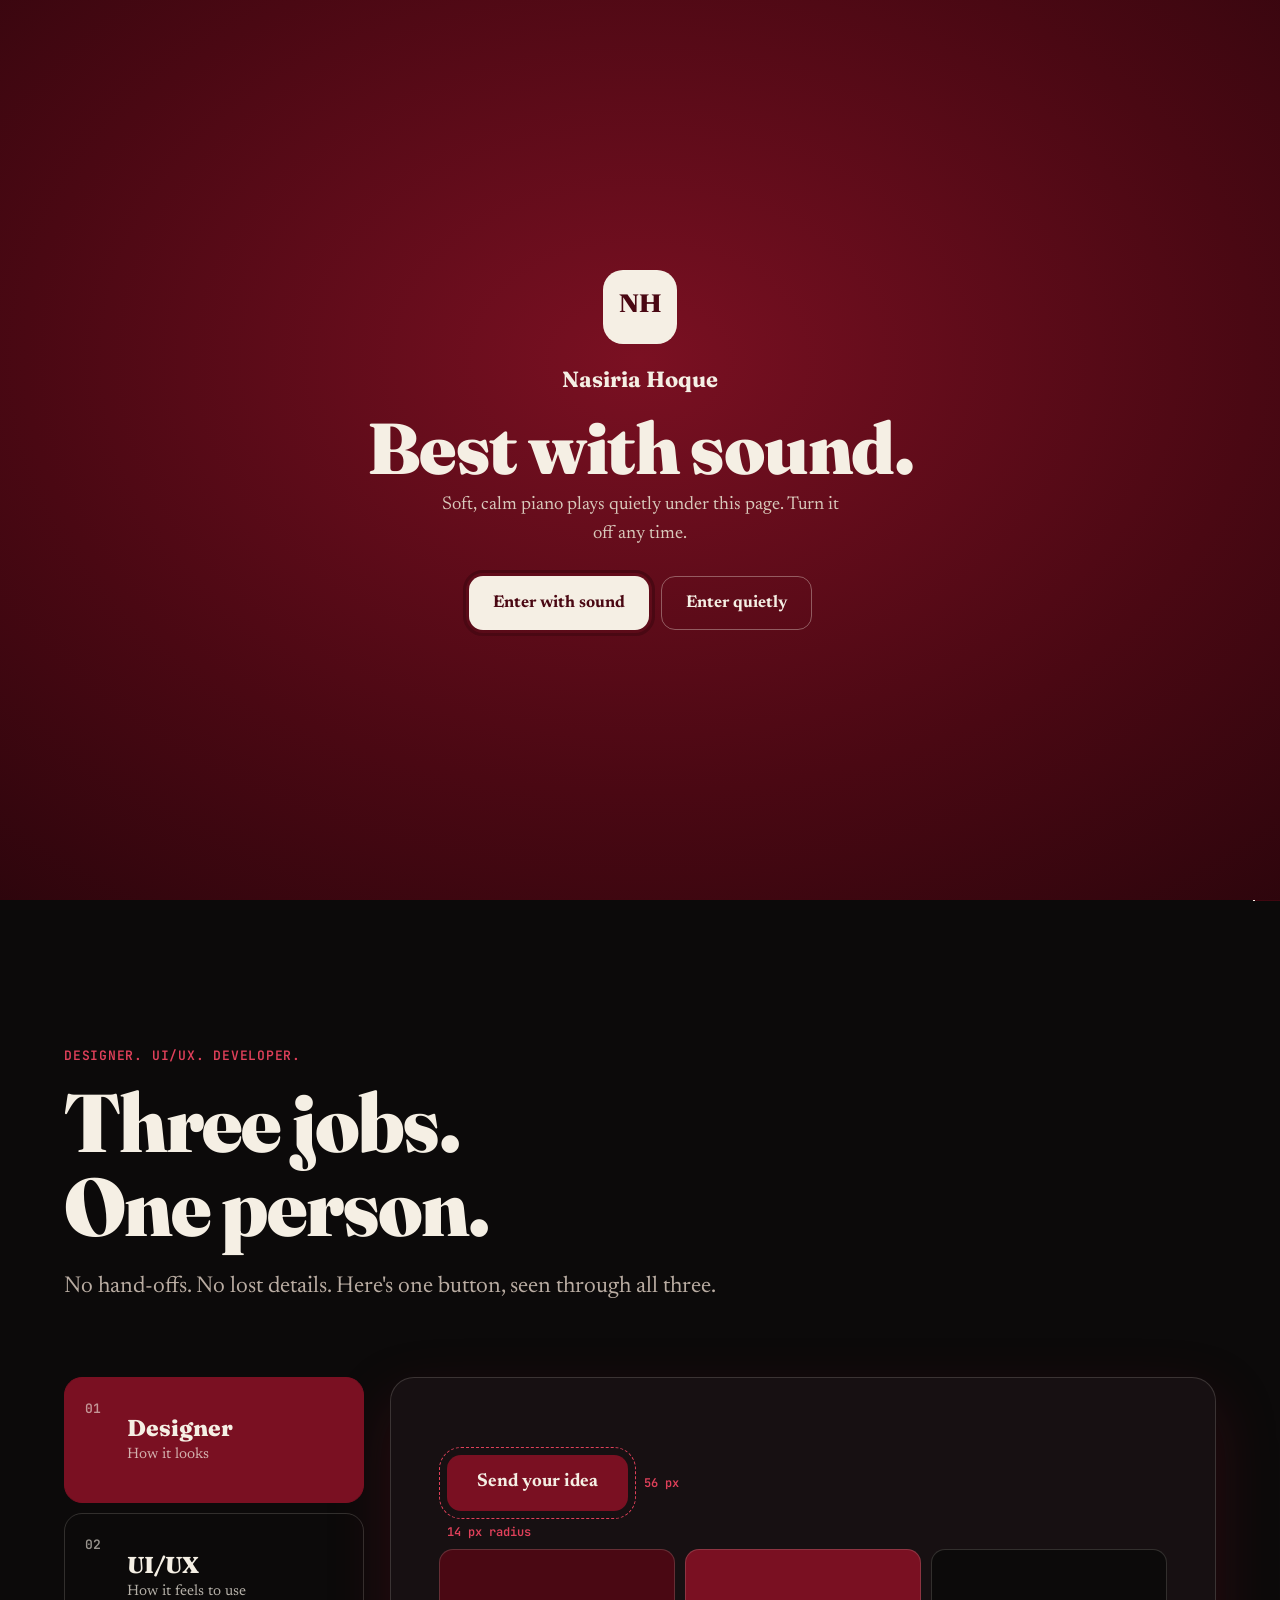
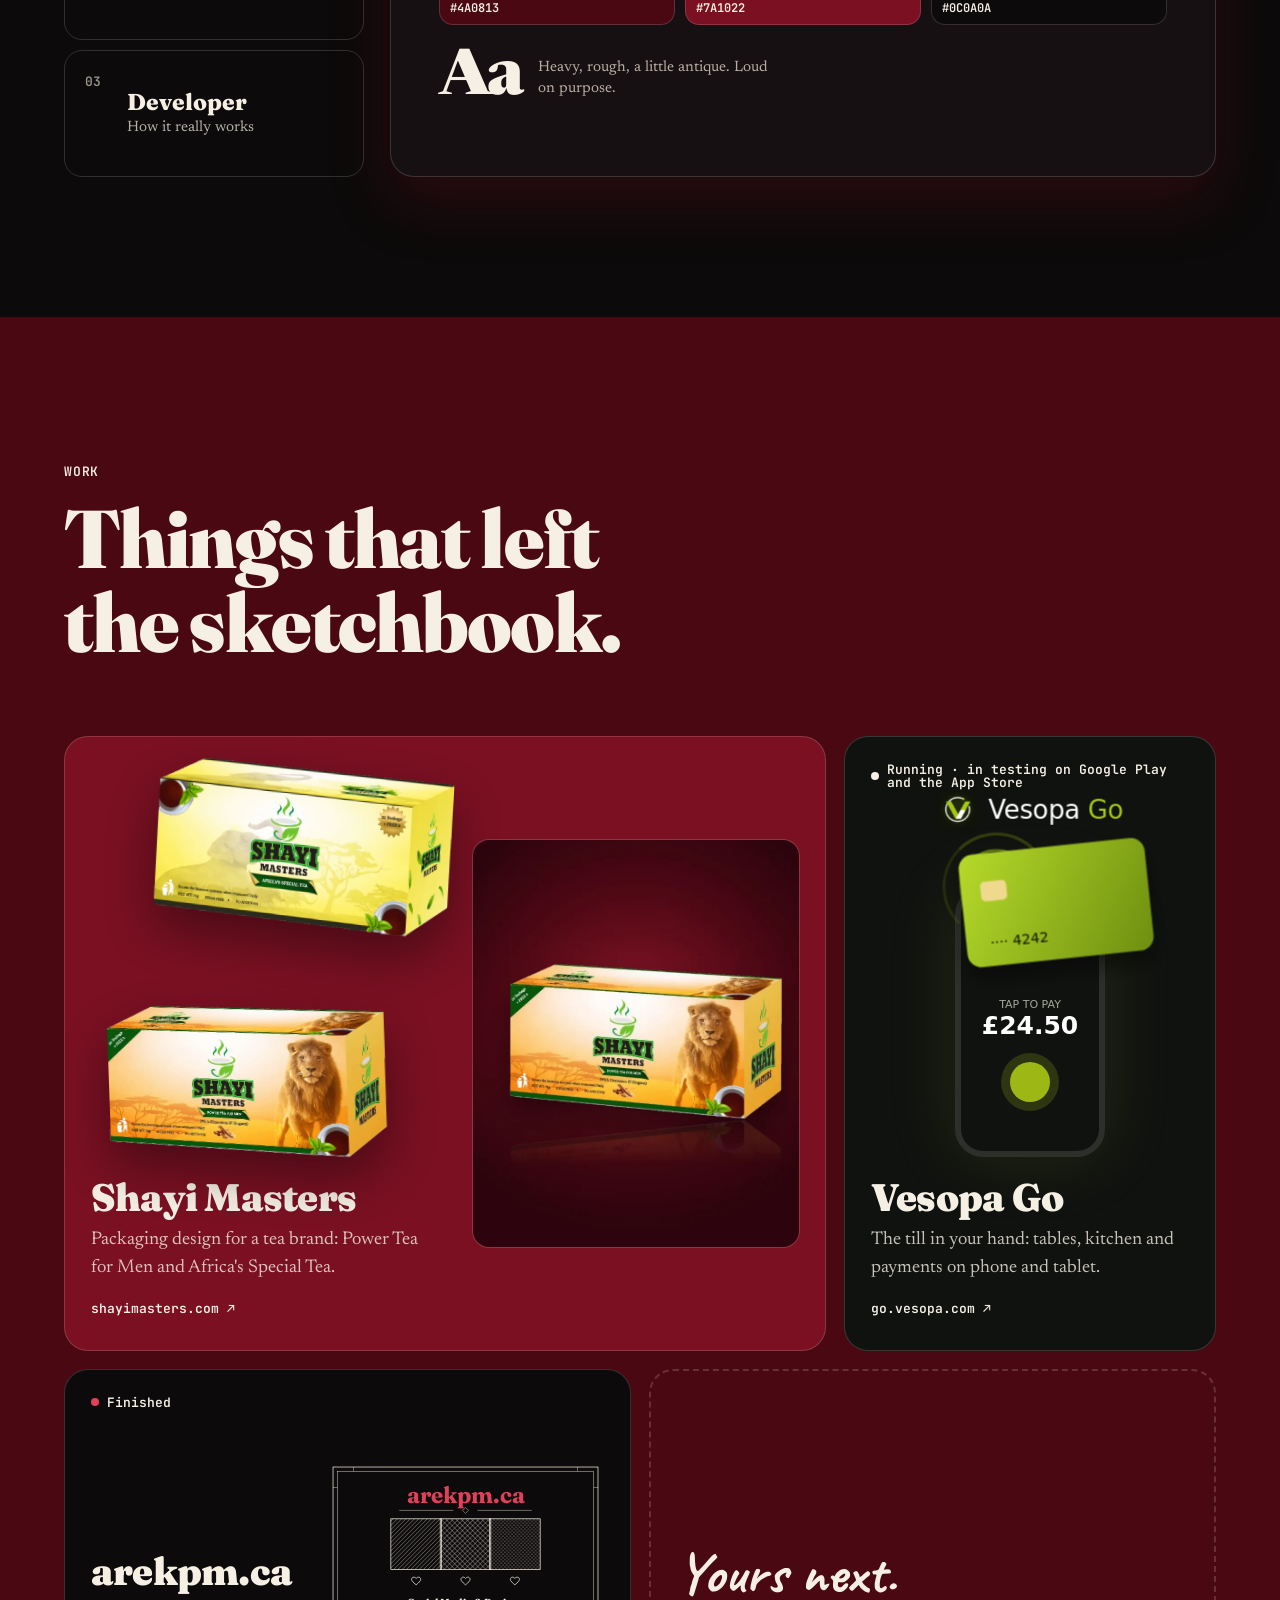
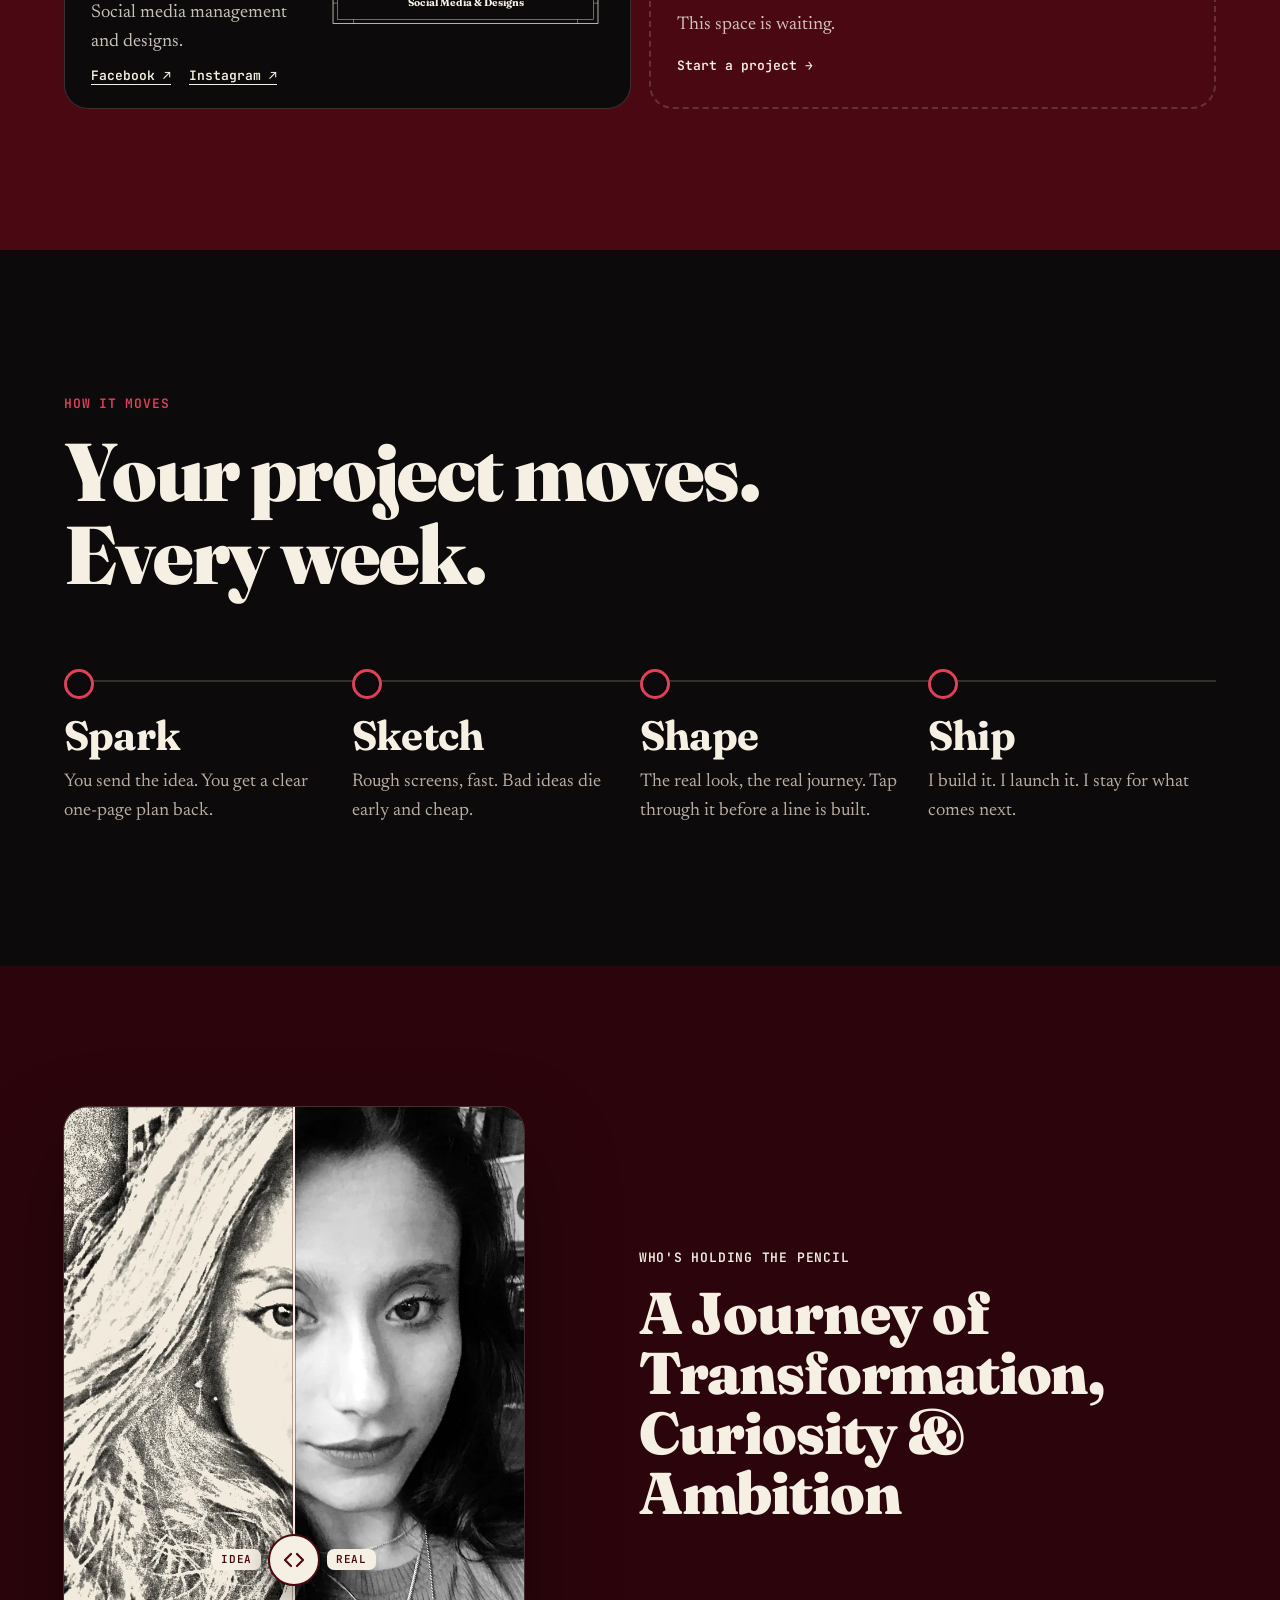
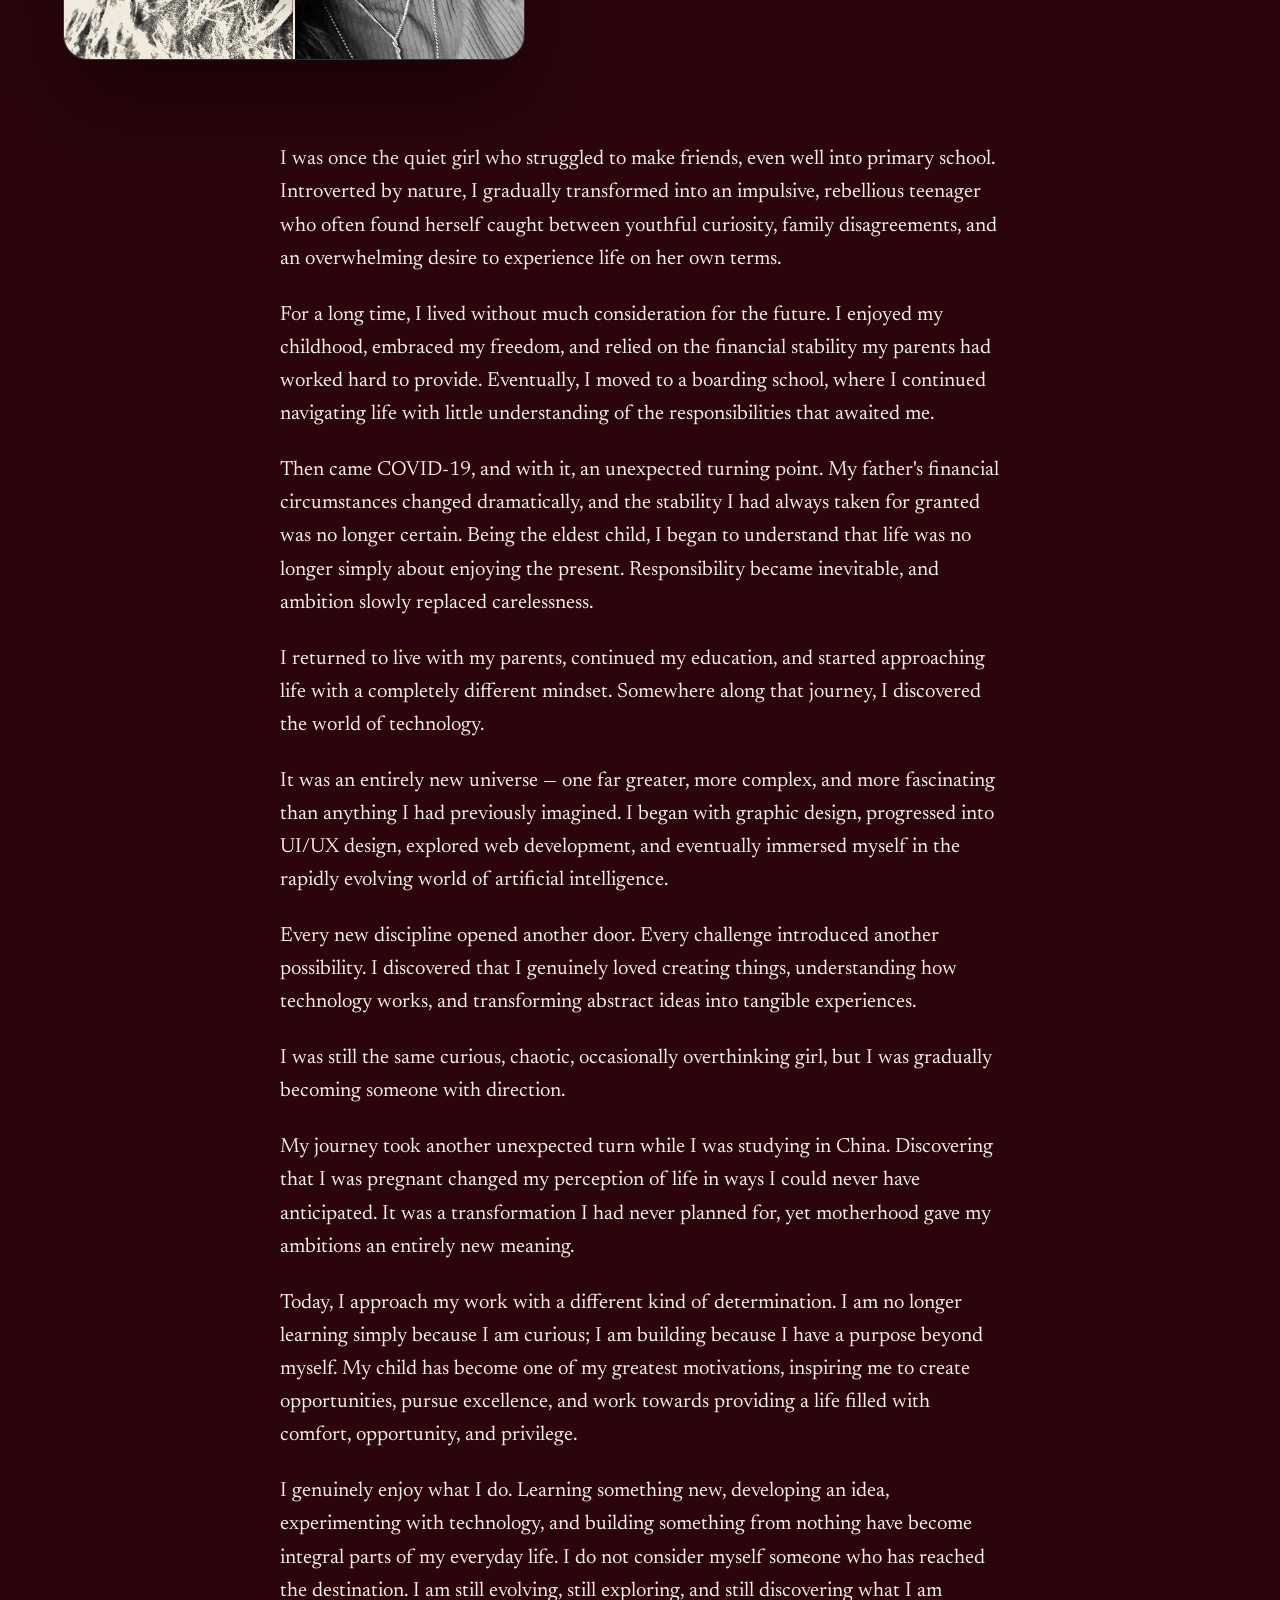
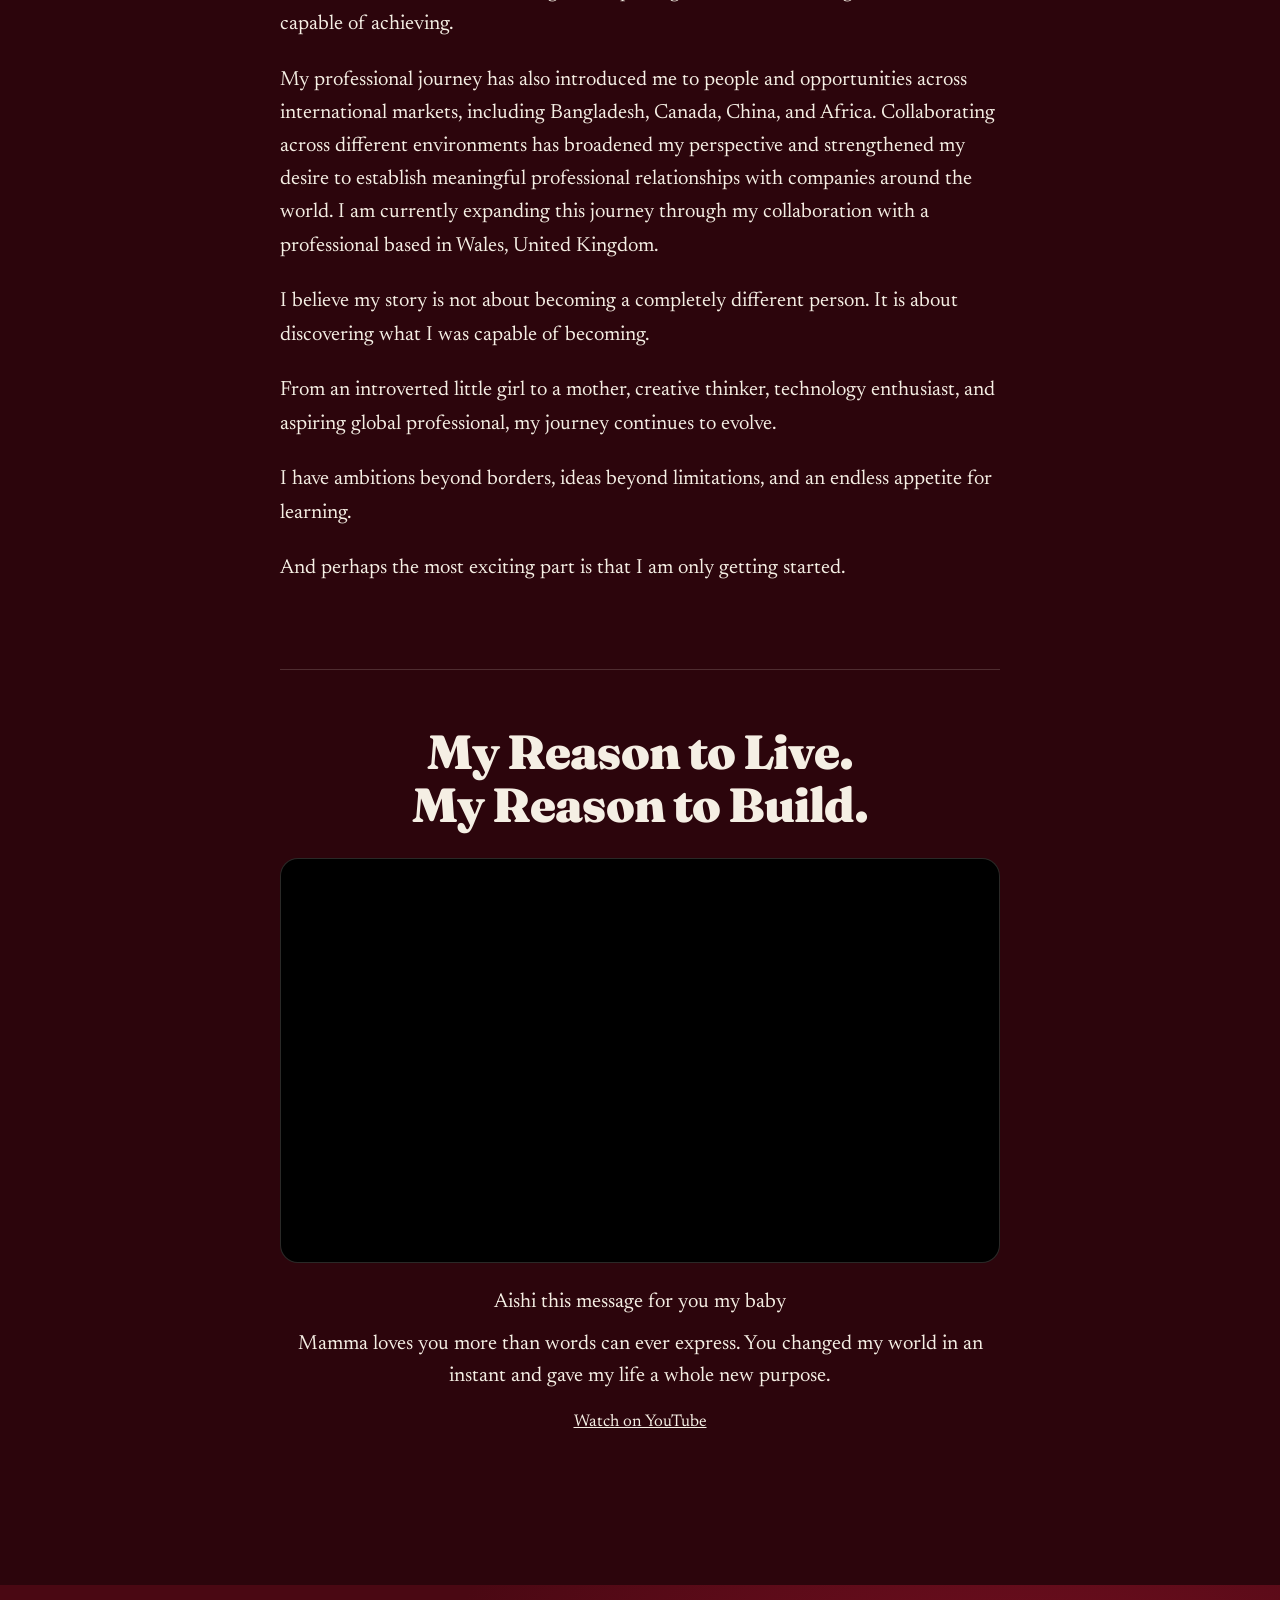
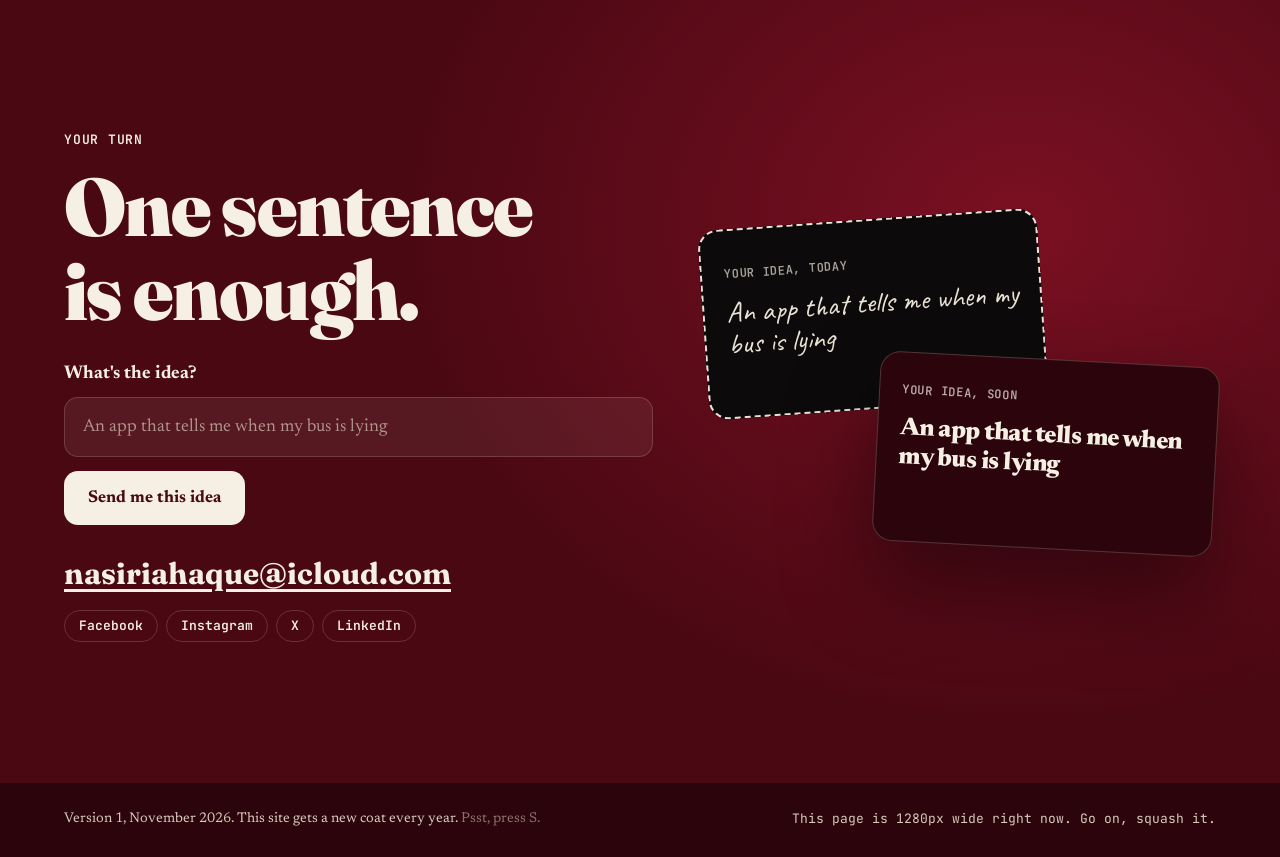
==== commit 139c5df4: "Back to the black and maroon long page, with the new photo, story and video Co-Authored-By: Claude O" ====
--- a/index.html
+++ b/index.html
@@ -4,27 +4,279 @@
 <meta charset="utf-8">
 <meta name="viewport" content="width=device-width, initial-scale=1, viewport-fit=cover">
 <title>Nasiria Hoque: designer, UI/UX, developer</title>
-<meta name="description" content="Nasiria Hoque: designer, UI/UX designer and developer. From imagination to visualisation.">
+<meta name="description" content="Designer, UI/UX designer and developer. I take your idea from imagination to launch.">
+<meta name="theme-color" content="#4a0813">
 <link rel="preconnect" href="https://fonts.googleapis.com">
 <link rel="preconnect" href="https://fonts.gstatic.com" crossorigin>
-<link href="https://fonts.googleapis.com/css2?family=IM+Fell+Double+Pica+SC&family=Sorts+Mill+Goudy:ital@0;1&display=swap" rel="stylesheet">
+<link href="https://fonts.googleapis.com/css2?family=Fraunces:opsz,wght@9..144,400..900&family=Newsreader:ital,opsz,wght@0,6..72,300..700;1,6..72,300..700&family=Caveat:wght@500;700&family=JetBrains+Mono:wght@400;600&display=swap" rel="stylesheet">
 <link rel="stylesheet" href="style.css">
-<script src="mode.js"></script>
 </head>
-<body class="home">
-<main class="col cover">
-    <h1><span>Nasiria</span> <span>Hoque</span></h1>
-    <p class="sub">Designer, UI/UX, Developer</p>
-    <ol class="contents">
-      <li><a href="about/"><span>About</span><i></i><b>I</b></a></li>
-      <li><a href="work/"><span>Work</span><i></i><b>II</b></a></li>
-      <li><a href="process/"><span>Process</span><i></i><b>III</b></a></li>
-      <li><a href="contact/"><span>Contact</span><i></i><b>IV</b></a></li>
-    </ol>
-    <div class="colophon">
-      <p class="version"><small>v.</small> I</p>
-      <button class="mode" id="mode" type="button" aria-label="Switch between day and night"><svg viewBox="0 0 24 24" aria-hidden="true"><circle cx="12" cy="12" r="4.2"/><path d="M12 2.5v3M12 18.5v3M2.5 12h3M18.5 12h3M5.3 5.3l2.1 2.1M16.6 16.6l2.1 2.1M18.7 5.3l-2.1 2.1M7.4 16.6l-2.1 2.1"/></svg></button>
-    </div>
-  </main>
+<body>
+<!-- The pencil: everything in "idea" state runs through this wobble. -->
+<svg width="0" height="0" style="position:absolute" aria-hidden="true">
+  <filter id="pencil"><feTurbulence type="fractalNoise" baseFrequency=".035" numOctaves="2" seed="4"/><feDisplacementMap in="SourceGraphic" scale="3.2"/></filter>
+  <filter id="rough"><feTurbulence type="fractalNoise" baseFrequency=".12" numOctaves="2" seed="9"/><feDisplacementMap in="SourceGraphic" scale="1"/></filter>
+</svg>
+
+<header class="top">
+  <div class="wrap bar">
+    <a class="brand" href="#hero"><span class="mark">NH</span>Nasiria Hoque</a>
+    <nav class="links" aria-label="Main">
+      <a href="#lenses">What I do</a><a href="#work">Work</a><a href="#path">How it moves</a><a href="#about">About</a>
+    </nav>
+    <button class="sound-btn" id="sound" type="button" aria-pressed="false" title="Sound"><i aria-hidden="true"><b></b><b></b><b></b></i><span>Sound</span></button>
+    <button class="mode" id="mode" type="button" aria-pressed="false"><span class="dot"></span><span class="mode-label">Sketch mode</span></button>
+    <a class="btn small solid" href="#idea">Start a project</a>
+  </div>
+</header>
+
+<main>
+  <section class="hero" id="hero">
+    <div class="layer real" id="real">
+      <div class="wrap hero-grid">
+        <div class="hero-copy">
+          <p class="eyebrow"><span class="pulse"></span> Designer · UI/UX · Developer</p>
+          <h1>Imagination,<br><em>visualised.</em></h1>
+          <p class="lead">Ideas don't ship themselves. I design it, shape how it feels, build it and launch it. One person, no hand-offs, and your project moving every week.</p>
+          <div class="cta">
+            <a class="btn solid" href="#idea">Move my project forward</a>
+            <a class="btn ghost" href="#work">See the work</a>
+          </div>
+        </div>
+
+        <div class="device" aria-hidden="true">
+          <div class="phone">
+            <div class="notch"></div>
+            <div class="screen">
+              <p class="s-label">Your project</p>
+              <p class="s-big"><span class="pct">62</span><small>%</small></p>
+              <p class="s-sub">of the way to launch</p>
+              <div class="s-bar"><i></i></div>
+              <ul class="s-list" data-steps>
+                <li><b></b>The idea</li>
+                <li><b></b>The look</li>
+                <li><b></b>The journey</li>
+                <li><b></b>The build</li>
+                <li><b></b>Launch day</li>
+              </ul>
+              <div class="s-btn">Keep moving</div>
+            </div>
+          </div>
+          <span class="note n1">big friendly number!!</span>
+          <span class="note n2">thumb lands here →</span>
+          <span class="note n3">does this feel fast?</span>
+        </div>
+      </div>
+    </div>
+
+    <!-- js clones .real into .idea so the sketch can never drift from the finished page. -->
+    <div class="layer idea sketchy" id="idea-layer" aria-hidden="true"></div>
+
+    <div class="split" id="split">
+      <span class="tag tag-l">idea</span>
+      <button class="grip" id="grip" type="button" role="slider" aria-label="Move between idea and finished design" aria-valuemin="2" aria-valuemax="98" aria-valuenow="38">
+        <svg viewBox="0 0 24 24" aria-hidden="true"><path d="M9 6 3 12l6 6M15 6l6 6-6 6"/></svg>
+      </button>
+      <span class="tag tag-r">real</span>
+    </div>
+  </section>
+
+  <section class="paper" id="lenses">
+    <div class="wrap">
+      <div class="head reveal">
+        <p class="eyebrow">Designer. UI/UX. Developer.</p>
+        <h2>Three jobs. <br>One person.</h2>
+        <p class="lead">No hand-offs. No lost details. Here's one button, seen through all three.</p>
+      </div>
+
+      <div class="lens reveal">
+        <div class="lens-tabs" role="tablist" aria-label="Three ways to see one button">
+          <button role="tab" id="t-design" aria-controls="p-design" aria-selected="true"><b>01</b>Designer<small>How it looks</small></button>
+          <button role="tab" id="t-ux" aria-controls="p-ux" aria-selected="false" tabindex="-1"><b>02</b>UI/UX<small>How it feels to use</small></button>
+          <button role="tab" id="t-dev" aria-controls="p-dev" aria-selected="false" tabindex="-1"><b>03</b>Developer<small>How it really works</small></button>
+        </div>
+
+        <div class="lens-stage">
+          <div class="panel" id="p-design" role="tabpanel" aria-labelledby="t-design">
+            <div class="spec">
+              <span class="spec-btn">Send your idea<i class="m m-h">56 px</i><i class="m m-r">14 px radius</i></span>
+              <div class="swatches"><span style="--c:#4a0813">#4A0813</span><span style="--c:#7a1022">#7A1022</span><span style="--c:#0c0a0a">#0C0A0A</span></div>
+              <p class="aa">Aa<small>Heavy, rough, a little antique. Loud on purpose.</small></p>
+            </div>
+          </div>
+          <div class="panel" id="p-ux" role="tabpanel" aria-labelledby="t-ux" hidden>
+            <div class="flow">
+              <div class="step"><span>1</span>Sees the work</div>
+              <div class="step"><span>2</span>Shares the idea</div>
+              <div class="step"><span>3</span>Gets a plan</div>
+              <i class="tap"></i>
+            </div>
+            <p class="flow-note">Three taps. No account. If someone stops halfway, the design failed, not them.</p>
+          </div>
+          <div class="panel" id="p-dev" role="tabpanel" aria-labelledby="t-dev" hidden>
+<pre class="code" tabindex="0"><code><span class="c">/* This is the actual line behind the
+   slider at the top of this page. */</span>
+<span class="k">.idea</span> {
+  <span class="p">clip-path</span>: inset(0 calc(100% - <span class="v">var(--x)</span>) 0 0);
+}
+
+<span class="c">// Your finger moves it. That's the trick.</span>
+hero.style.setProperty(<span class="s">'--x'</span>, x + <span class="s">'%'</span>);</code></pre>
+          </div>
+        </div>
+      </div>
+    </div>
+  </section>
+
+  <section class="wine" id="work">
+    <div class="wrap">
+      <div class="head reveal">
+        <p class="eyebrow">Work</p>
+        <h2>Things that left <br>the sketchbook.</h2>
+      </div>
+      <!-- Placeholders: swap in real projects. -->
+      <div class="grid">
+        <a class="tile one shayi reveal" href="https://shayimasters.com/" rel="noopener">
+          <video class="side" autoplay muted loop playsinline disablepictureinpicture preload="metadata" poster="media/shayi-boxes.webp" aria-label="The Shayi Masters boxes turning past, one after another"><source src="media/shayi-boxes.mp4" type="video/mp4"></video>
+          <span class="boxes">
+            <img class="elephant" src="img/shayi-elephant.webp" alt="Shayi Masters Africa's Special Tea box, yellow with an elephant" loading="lazy">
+            <img class="lion" src="img/shayi-lion.webp" alt="Shayi Masters Power Tea for Men box, golden with a lion" loading="lazy">
+          </span>
+          <div><h3>Shayi Masters</h3><p>Packaging design for a tea brand: Power Tea for Men and Africa's Special Tea.</p><span>shayimasters.com ↗</span></div>
+        </a>
+        <a class="tile two-up go reveal" href="https://go.vesopa.com/" rel="noopener">
+          <span class="status"><i></i>Running · in testing on Google Play and the App Store</span>
+          <span class="scene" role="img" aria-label="Vesopa Go: a card tapping a phone to pay £24.50">
+            <span class="scene-in">
+              <span class="lockup"><img src="img/go-mark.png" alt="" width="40" height="40"><b>Vesopa <em>Go</em></b></span>
+              <span class="tphone"><small>TAP TO PAY</small><strong>£24.50</strong><i class="nfc"></i></span>
+              <span class="waves"><i></i><i></i></span>
+              <span class="tcard"><i></i><small>···· 4242</small></span>
+            </span>
+          </span>
+          <div><h3>Vesopa Go</h3><p>The till in your hand: tables, kitchen and payments on phone and tablet.</p><span>go.vesopa.com ↗</span></div>
+        </a>
+        <article class="tile three social reveal">
+          <span class="status"><i></i>Finished</span>
+          <svg class="plate-art" viewBox="0 0 460 280" role="img" aria-label="An engraved plate for arekpm.ca: three small post panels and the words social media and designs">
+          <defs>
+            <pattern id="hatch" width="5" height="5" patternUnits="userSpaceOnUse" patternTransform="rotate(45)"><path d="M0 0v5"/></pattern>
+            <pattern id="cross" width="6" height="6" patternUnits="userSpaceOnUse" patternTransform="rotate(45)"><path d="M0 0v6M0 0h6"/></pattern>
+            <pattern id="stipple" width="6" height="6" patternUnits="userSpaceOnUse"><circle cx="1.5" cy="1.5" r=".8" class="dot"/><circle cx="4.5" cy="4.5" r=".8" class="dot"/></pattern>
+          </defs>
+          <rect x="10" y="10" width="440" height="260"/>
+          <rect x="17" y="17" width="426" height="246" class="thin"/>
+          <path d="M10 44h7M10 236h7M443 44h7M443 236h7M44 10v7M416 10v7M44 263v7M416 263v7" class="thin"/>
+          <text x="230" y="70" class="pname">arekpm.ca</text>
+          <path d="M120 82h90M250 82h90M230 77l5 5-5 5-5-5z" class="thin"/>
+          <rect x="106" y="96" width="84" height="84" fill="url(#hatch)" style="--pat:url(#hatch)"/><rect x="106" y="96" width="84" height="84"/><path d="M148 195c-3.4-4.6-9.4-1-7 3.6 1.6 3 5 5.4 7 7 2-1.6 5.4-4 7-7 2.4-4.6-3.6-8.2-7-3.6z"/><rect x="188" y="96" width="84" height="84" fill="url(#cross)" style="--pat:url(#cross)"/><rect x="188" y="96" width="84" height="84"/><path d="M230 195c-3.4-4.6-9.4-1-7 3.6 1.6 3 5 5.4 7 7 2-1.6 5.4-4 7-7 2.4-4.6-3.6-8.2-7-3.6z"/><rect x="270" y="96" width="84" height="84" fill="url(#stipple)" style="--pat:url(#stipple)"/><rect x="270" y="96" width="84" height="84"/><path d="M312 195c-3.4-4.6-9.4-1-7 3.6 1.6 3 5 5.4 7 7 2-1.6 5.4-4 7-7 2.4-4.6-3.6-8.2-7-3.6z"/>
+          <text x="230" y="241" class="pcap">Social Media &amp; Designs</text>
+        </svg>
+          <div><h3>arekpm.ca</h3><p>Social media management and designs.</p>
+            <span class="links-row"><a href="https://www.facebook.com/arekpm.ca" rel="noopener">Facebook ↗</a><a href="https://www.instagram.com/arekpm.ca" rel="noopener">Instagram ↗</a></span>
+          </div>
+        </article>
+        <a class="tile next reveal" href="#idea"><div><h3>Yours next.</h3><p>This space is waiting.</p><span>Start a project →</span></div></a>
+      </div>
+    </div>
+  </section>
+
+  <section class="paper" id="path">
+    <div class="wrap">
+      <div class="head reveal">
+        <p class="eyebrow">How it moves</p>
+        <h2>Your project moves. <br>Every week.</h2>
+      </div>
+      <ol class="path" id="path-list">
+        <li class="reveal"><b>Spark</b><p>You send the idea. You get a clear one-page plan back.</p></li>
+        <li class="reveal"><b>Sketch</b><p>Rough screens, fast. Bad ideas die early and cheap.</p></li>
+        <li class="reveal"><b>Shape</b><p>The real look, the real journey. Tap through it before a line is built.</p></li>
+        <li class="reveal"><b>Ship</b><p>I build it. I launch it. I stay for what comes next.</p></li>
+      </ol>
+    </div>
+  </section>
+
+  <section class="wine about" id="about">
+    <div class="wrap">
+      <div class="two">
+        <div class="pframe reveal" id="pframe">
+          <div class="p-real"><img src="img/nasiria.webp" alt="Nasiria Hoque" width="400" height="480"></div>
+          <div class="p-idea sketchy" aria-hidden="true"><img src="img/nasiria-sketch.webp" alt="" width="400" height="480"></div>
+          <div class="split">
+            <span class="tag tag-l">idea</span>
+            <button class="grip" id="p-grip" type="button" role="slider" aria-label="Move between chalk sketch and photo" aria-valuemin="2" aria-valuemax="98" aria-valuenow="50">
+              <svg viewBox="0 0 24 24" aria-hidden="true"><path d="M9 6 3 12l6 6M15 6l6 6-6 6"/></svg>
+            </button>
+            <span class="tag tag-r">real</span>
+          </div>
+        </div>
+        <div class="reveal">
+          <p class="eyebrow">Who's holding the pencil</p>
+          <h2>A Journey of Transformation, Curiosity &amp; Ambition</h2>
+        </div>
+      </div>
+      <div class="story reveal">
+      <p>I was once the quiet girl who struggled to make friends, even well into primary school. Introverted by nature, I gradually transformed into an impulsive, rebellious teenager who often found herself caught between youthful curiosity, family disagreements, and an overwhelming desire to experience life on her own terms.</p>
+      <p>For a long time, I lived without much consideration for the future. I enjoyed my childhood, embraced my freedom, and relied on the financial stability my parents had worked hard to provide. Eventually, I moved to a boarding school, where I continued navigating life with little understanding of the responsibilities that awaited me.</p>
+      <p>Then came COVID-19, and with it, an unexpected turning point. My father's financial circumstances changed dramatically, and the stability I had always taken for granted was no longer certain. Being the eldest child, I began to understand that life was no longer simply about enjoying the present. Responsibility became inevitable, and ambition slowly replaced carelessness.</p>
+      <p>I returned to live with my parents, continued my education, and started approaching life with a completely different mindset. Somewhere along that journey, I discovered the world of technology.</p>
+      <p>It was an entirely new universe — one far greater, more complex, and more fascinating than anything I had previously imagined. I began with graphic design, progressed into UI/UX design, explored web development, and eventually immersed myself in the rapidly evolving world of artificial intelligence.</p>
+      <p>Every new discipline opened another door. Every challenge introduced another possibility. I discovered that I genuinely loved creating things, understanding how technology works, and transforming abstract ideas into tangible experiences.</p>
+      <p>I was still the same curious, chaotic, occasionally overthinking girl, but I was gradually becoming someone with direction.</p>
+      <p>My journey took another unexpected turn while I was studying in China. Discovering that I was pregnant changed my perception of life in ways I could never have anticipated. It was a transformation I had never planned for, yet motherhood gave my ambitions an entirely new meaning.</p>
+      <p>Today, I approach my work with a different kind of determination. I am no longer learning simply because I am curious; I am building because I have a purpose beyond myself. My child has become one of my greatest motivations, inspiring me to create opportunities, pursue excellence, and work towards providing a life filled with comfort, opportunity, and privilege.</p>
+      <p>I genuinely enjoy what I do. Learning something new, developing an idea, experimenting with technology, and building something from nothing have become integral parts of my everyday life. I do not consider myself someone who has reached the destination. I am still evolving, still exploring, and still discovering what I am capable of achieving.</p>
+      <p>My professional journey has also introduced me to people and opportunities across international markets, including Bangladesh, Canada, China, and Africa. Collaborating across different environments has broadened my perspective and strengthened my desire to establish meaningful professional relationships with companies around the world. I am currently expanding this journey through my collaboration with a professional based in Wales, United Kingdom.</p>
+      <p>I believe my story is not about becoming a completely different person. It is about discovering what I was capable of becoming.</p>
+      <p>From an introverted little girl to a mother, creative thinker, technology enthusiast, and aspiring global professional, my journey continues to evolve.</p>
+      <p>I have ambitions beyond borders, ideas beyond limitations, and an endless appetite for learning.</p>
+      <p>And perhaps the most exciting part is that I am only getting started.</p>
+      </div>
+      <section class="reason">
+        <h2>My Reason to Live.<br>My Reason to Build.</h2>
+        <div class="film"><iframe src="https://www.youtube-nocookie.com/embed/CMpZy2HSE0U?rel=0" title="My Reason to Live. My Reason to Build." loading="lazy" allow="encrypted-media; picture-in-picture; fullscreen" allowfullscreen referrerpolicy="strict-origin-when-cross-origin"></iframe></div>
+        <p>Aishi this message for you my baby</p>
+        <p>Mamma loves you more than words can ever express. You changed my world in an instant and gave my life a whole new purpose.</p>
+        <p class="watch"><a href="https://youtu.be/CMpZy2HSE0U" rel="noopener">Watch on YouTube</a></p>
+      </section>
+    </div>
+  </section>
+
+  <section class="wine contact" id="idea">
+    <div class="wrap two">
+      <div class="reveal">
+        <p class="eyebrow">Your turn</p>
+        <h2>One sentence <br>is enough.</h2>
+        <form id="idea-form">
+          <label for="idea-text">What's the idea?</label>
+          <input id="idea-text" maxlength="90" autocomplete="off" placeholder="An app that tells me when my bus is lying">
+          <button class="btn solid" type="submit">Send me this idea</button>
+        </form>
+        <div class="reach">
+          <a class="mail" href="mailto:nasiriahaque@icloud.com">nasiriahaque@icloud.com</a>
+          <span class="socials">
+            <a href="https://www.facebook.com/share/19t5wa8hsp/" rel="noopener">Facebook</a>
+            <a href="https://www.instagram.com/nasiriahoque" rel="noopener">Instagram</a>
+            <a href="https://x.com/inashaque" rel="noopener">X</a>
+            <a href="https://www.linkedin.com/in/nasiria-haque-21aa02449" rel="noopener">LinkedIn</a>
+          </span>
+        </div>
+      </div>
+      <div class="cards reveal" aria-hidden="true">
+        <div class="ticket sketchy"><small id="idea-verdict">your idea, today</small><p class="i-text"></p></div>
+        <div class="ticket done"><small>your idea, soon</small><p class="i-text"></p></div>
+      </div>
+    </div>
+  </section>
+</main>
+
+<footer>
+  <div class="wrap foot">
+    <span>Version 1, November 2026. This site gets a new coat every year. <i class="psst">Psst, press S.</i></span>
+    <span id="width" aria-live="off"></span>
+  </div>
+</footer>
+<canvas id="trail" aria-hidden="true"></canvas>
+<script src="main.js"></script>
 </body>
 </html>
--- a/style.css
+++ b/style.css
@@ -1,99 +1,422 @@
-/* A small printed book: one narrow column, a contents page, ink on paper. */
+/* Two colours, one story: black chalkboard is the idea, maroon is the real thing.
+   Every component reads its look from the variables below, so .sketchy (and the
+   whole page, in sketch mode) only has to swap the variables. */
 :root {
-  --paper: #ece6d9;
-  --ink: #141011;
-  --mark: #7a1022;
-  --faint: rgba(20, 16, 17, .32);
-  --plate: #7a1022;
-  --on-plate: #f1eadd;
-  --col: 460px;
-  /* paper grain, drawn here rather than loaded */
-  --grain: url("data:image/svg+xml,%3Csvg xmlns='http://www.w3.org/2000/svg' width='420' height='420'%3E%3Cfilter id='g'%3E%3CfeTurbulence type='fractalNoise' baseFrequency='.8' numOctaves='3' stitchTiles='stitch'/%3E%3CfeColorMatrix values='0 0 0 0 .3 0 0 0 0 .2 0 0 0 0 .12 0 0 0 .55 -.2'/%3E%3C/filter%3E%3Crect width='420' height='420' filter='url(%23g)' opacity='.3'/%3E%3C/svg%3E");
-}
-html[data-mode="night"] { --paper: #0c0a0a; --ink: #ee4a64; --mark: #ee4a64; --faint: rgba(238, 74, 100, .3); --plate: #2a0710; --on-plate: #ee4a64; }
-@media (prefers-color-scheme: dark) {
-  html:not([data-mode="day"]) { --paper: #0c0a0a; --ink: #ee4a64; --mark: #ee4a64; --faint: rgba(238, 74, 100, .3); --plate: #2a0710; --on-plate: #ee4a64; }
-}
+  /* Swap-in order: the licensed fonts win as soon as their @font-face rules and
+     files exist; Fraunces and Newsreader stand in until then. */
+  --head: "Hubano Rough", "Fraunces", Georgia, serif;
+  --body: "Sydonia Atramentiqua", "Newsreader", Georgia, serif;
+  --wine-deep: #2c050c;
+  --wine: #4a0813;
+  --maroon: #7a1022;
+  --cream: #f5efe4;
+  --cream-dim: #d9c9bb;
+  --pencil: #e9e2d6;
+  --paper: #0c0a0a;
+  --pen: #e0405a;
+  --ease: cubic-bezier(.2, 0, 0, 1);
+  --x: 100%;
+  --rx: 0deg;
+  --ry: 0deg;
+}
+.wine, .real {
+  --bg: var(--wine); --fg: var(--cream); --muted: var(--cream-dim); --accent: var(--cream);
+  --on-accent: var(--wine); --surface: rgba(245, 239, 228, .07); --edge: rgba(245, 239, 228, .17);
+  --bs: solid; --display: var(--head); --dw: 900; --shadow: 0 40px 90px rgba(0, 0, 0, .45);
+}
+.paper {
+  --bg: var(--paper); --fg: var(--cream); --muted: #b9aca2; --accent: var(--pen);
+  --on-accent: var(--cream); --surface: #171012; --edge: rgba(245, 239, 228, .16);
+  --bs: solid; --display: var(--head); --dw: 900; --shadow: 0 24px 60px rgba(122, 16, 34, .28);
+}
+/* the pencil version of anything */
+.sketchy, .sketchy .real, html.sketch .wine, html.sketch .paper, html.sketch .real {
+  --maroon: var(--pen); --bg: var(--paper); --fg: var(--pencil); --muted: #b9aca2; --accent: var(--pen);
+  --on-accent: var(--pen); --surface: transparent; --edge: var(--pencil);
+  --bs: dashed; --display: "Caveat", "Segoe Print", cursive; --dw: 700; --shadow: none;
+}
+
 * { box-sizing: border-box; }
-html { -webkit-text-size-adjust: 100%; }
-body { margin: 0; background: var(--paper) var(--grain); color: var(--ink); font: 21px/1.5 "Sorts Mill Goudy", Georgia, serif; transition: background-color .4s, color .4s; }
-a { color: inherit; text-underline-offset: 3px; text-decoration-thickness: 1px; }
-a:hover { text-decoration-thickness: 2px; color: var(--mark); }
-:focus-visible { outline: 2px solid currentColor; outline-offset: 3px; }
-img, video, svg { display: block; }
-
-.col { width: min(100%, var(--col)); margin: 0 auto; padding: 66px 22px 70px; }
-.cover { min-height: 100vh; min-height: 100svh; display: flex; flex-direction: column; justify-content: center; padding-top: 48px; padding-bottom: 48px; }
-
-h1, h2, .num, .sub, .contents, .cap b, .version, .home { font-family: "IM Fell Double Pica SC", "Sorts Mill Goudy", serif; font-weight: 400; }
-h1 { margin: 0; text-align: center; font-size: 62px; line-height: 1; }
-h1 a { text-decoration: none; }
-.cover h1 { font-size: clamp(74px, 16vw, 112px); line-height: .92; }
-.cover h1 span { display: block; }
-.sub { margin: 20px 0 42px; text-align: center; font-size: 25px; }
-.num { margin: 0 0 40px; text-align: center; font-size: 23px; color: var(--mark); }
-
-.tagline { margin: 16px 0 0; text-align: center; font-style: italic; line-height: 1.25; }
-.contents { list-style: none; margin: 0; padding: 0; font-size: 23px; }
-.contents a { display: flex; align-items: baseline; gap: 10px; padding: 7px 0; text-decoration: none; }
-.contents span { text-transform: uppercase; letter-spacing: .02em; }
-.contents i { flex: 1; min-width: 20px; height: 1em; border-bottom: 3px dotted var(--faint); transform: translateY(-5px); transition: border-color .25s; }
-.contents a:hover i { border-bottom-color: var(--mark); }
-.contents b { font-weight: 400; }
-
-.colophon { display: flex; flex-direction: column; align-items: center; gap: 8px; margin-top: 54px; }
-.version { margin: 0; font-size: 21px; }
-.version small { font-size: 15px; }
-.mode { width: 40px; height: 40px; padding: 8px; border: 0; background: none; color: var(--mark); cursor: pointer; transition: rotate .6s; }
-.mode:hover { rotate: 45deg; }
-.mode svg { width: 100%; height: 100%; fill: none; stroke: currentColor; stroke-width: 1.3; stroke-linecap: round; }
-
-.prose { margin-top: 44px; }
-.prose p { margin: 0 0 1.05em; }
-.first::first-letter { color: var(--mark); float: left; font-family: "IM Fell Double Pica SC", serif; font-size: 66px; line-height: .86; padding: 5px 7px 0 0; }
-.portrait { float: left; width: 142px; margin: 7px 20px 8px 0; border: 1px solid var(--ink); }
-.portrait img { width: 100%; height: auto; }
-
-.reason { clear: both; margin-top: 2.4em; padding-top: 1.6em; border-top: 1px dotted var(--faint); text-align: center; }
-.reason h2 { margin: 0 0 18px; font-size: 30px; line-height: 1.15; font-weight: 700; }
-.film { aspect-ratio: 16 / 9; margin-bottom: 18px; border: 1px solid var(--ink); background: #000; }
-.film iframe { display: block; width: 100%; height: 100%; border: 0; }
-.reason p { margin: 0 0 .5em; }
-.reason .watch { margin-top: 1em; font-size: 18px; }
-.work { list-style: none; margin: 44px 0 0; padding: 0; }
-.work li { margin-bottom: 46px; }
-.frame { display: block; aspect-ratio: 1.64; overflow: hidden; border: 1px solid var(--ink); }
-.frame img, .frame video { width: 100%; height: 100%; object-fit: cover; }
-.cap { display: flex; justify-content: space-between; align-items: baseline; gap: 14px; margin: 8px 0 0; font-size: 19px; }
-.cap b { font-size: 21px; text-transform: uppercase; }
-.cap .two a { margin-left: 12px; }
-.note { margin: 2px 0 0; font-size: 18px; line-height: 1.35; opacity: .85; }
-.plate-art { width: 100%; height: 100%; }
+html { scroll-behavior: smooth; scroll-padding-top: 76px; -webkit-text-size-adjust: 100%; }
+body { margin: 0; background: var(--wine-deep); color: var(--cream); font: 18.5px/1.55 var(--body); overflow-x: hidden; }
+img { max-width: 100%; display: block; }
+a { color: inherit; }
+.wrap { max-width: 1200px; margin: 0 auto; padding: 0 24px; }
+em { font-style: normal; }
+[hidden] { display: none !important; }
+
+section.paper, section.wine { background: var(--bg); color: var(--fg); padding: clamp(80px, 11vw, 150px) 0; transition: background .5s, color .5s; }
+html.sketch section.paper, html.sketch section.wine {
+  background-image: radial-gradient(rgba(233, 226, 214, .2) 1px, transparent 1.4px); background-size: 22px 22px;
+}
+h1, h2, h3 { font-family: var(--display); font-weight: var(--dw); margin: 0; }
+h2 { font-size: clamp(40px, 6.4vw, 84px); line-height: 1.02; letter-spacing: -.02em; filter: url(#rough); }
+html.sketch h2 { filter: none; }
+html.sketch h1, html.sketch h2, html.sketch h3 { letter-spacing: 0; }
+.head { max-width: 900px; margin-bottom: clamp(40px, 6vw, 72px); }
+.head .lead { margin-top: 22px; }
+.lead { color: var(--muted); font-size: clamp(20px, 1.9vw, 23px); line-height: 1.5; margin: 0; }
+.eyebrow { display: inline-flex; align-items: center; gap: 10px; margin: 0 0 16px; color: var(--accent); font: 600 13px/1.4 "JetBrains Mono", ui-monospace, monospace; letter-spacing: .06em; text-transform: uppercase; }
+.pulse { width: 8px; height: 8px; border-radius: 50%; background: var(--accent); animation: pulse 2.2s infinite; }
+@keyframes pulse { 0% { box-shadow: 0 0 0 0 rgba(245, 239, 228, .55); } 70%, 100% { box-shadow: 0 0 0 12px rgba(245, 239, 228, 0); } }
+
+header.top { position: sticky; top: 0; z-index: 30; background: rgba(44, 5, 12, .72); backdrop-filter: saturate(1.4) blur(14px); -webkit-backdrop-filter: saturate(1.4) blur(14px); border-bottom: 1px solid rgba(245, 239, 228, .1); }
+.bar { display: flex; align-items: center; gap: 18px; min-height: 66px; }
+.brand { display: flex; align-items: center; gap: 10px; font-weight: 800; text-decoration: none; font-size: 18px; letter-spacing: -.01em; }
+.mark { width: 34px; height: 34px; border-radius: 10px; display: grid; place-items: center; background: var(--cream); color: var(--wine); font-size: 13px; font-weight: 800; }
+.links { margin-left: auto; display: flex; gap: 24px; font-size: 15px; }
+.links a { color: var(--cream-dim); text-decoration: none; transition: color .2s; }
+.links a:hover { color: var(--cream); }
+.mode { display: inline-flex; align-items: center; gap: 8px; height: 38px; padding: 0 14px; border-radius: 99px; background: none; border: 1px dashed rgba(245, 239, 228, .4); color: var(--cream); font-family: inherit; font-size: 14px; font-weight: 500; cursor: pointer; }
+.mode .dot { width: 9px; height: 9px; border-radius: 50%; border: 1.5px solid var(--cream); transition: background .2s; }
+.mode[aria-pressed="true"] .dot { background: var(--cream); }
+
+.btn { display: inline-flex; align-items: center; justify-content: center; min-height: 54px; padding: 0 24px; border-radius: 14px; font-family: inherit; font-size: 17px; font-weight: 700; text-decoration: none; border: 0; cursor: pointer; transition: transform .25s var(--ease), box-shadow .25s; }
+.btn:hover { transform: translateY(-3px); }
+.btn.small { min-height: 40px; padding: 0 16px; font-size: 15px; border-radius: 11px; }
+.btn.solid { background: var(--cream); color: var(--wine); }
+.btn.ghost { border: 1px solid var(--edge); color: var(--fg); }
+html.sketch .btn.solid { background: none; color: var(--maroon); border: 2px solid var(--maroon); font-family: "Caveat", cursive; font-size: 22px; }
+html.sketch header .btn.solid { color: var(--cream); border-color: var(--cream); font-size: 19px; }
+.cta { display: flex; gap: 12px; flex-wrap: wrap; margin-top: 30px; }
+
+/* hero: two stacked copies of one layout, split by the draggable line */
+.hero { position: relative; min-height: min(calc(100vh - 66px), 860px); display: flex; overflow: hidden; user-select: none; -webkit-user-select: none; }
+.layer { display: flex; align-items: center; width: 100%; background: var(--bg); color: var(--fg); }
+.real { background: radial-gradient(90% 90% at 78% 40%, var(--maroon), var(--wine) 55%, var(--wine-deep)); }
+html.sketch .real { background: var(--paper); }
+.idea { position: absolute; inset: 0; z-index: 2; pointer-events: none; clip-path: inset(0 calc(100% - var(--x)) 0 0); background-color: var(--paper); background-image: radial-gradient(rgba(233, 226, 214, .22) 1px, transparent 1.4px); background-size: 22px 22px; }
+.hero-grid { position: relative; width: 100%; display: grid; grid-template-columns: minmax(0, 1.25fr) minmax(0, 1fr); gap: 40px; align-items: center; padding-top: 40px; padding-bottom: 40px; }
+.hero { --hs: clamp(62px, 9.4vw, 128px); }
+.hero h1 { height: calc(var(--hs) * 1.8); font-size: calc(var(--hs) * .872); line-height: .98; letter-spacing: -.025em; margin-bottom: 22px; white-space: nowrap; filter: url(#rough); }
+.sketchy .hero-grid h1, html.sketch .hero h1 { filter: none; }
+.hero .eyebrow { min-height: 30px; }
+.hero h1 em { color: var(--accent); }
+.sketchy h1, html.sketch .hero h1 { font-size: var(--hs); line-height: .9; letter-spacing: 0; }
+.sketchy h1 em, html.sketch .hero h1 em { display: inline-block; background: linear-gradient(transparent 82%, rgba(224, 64, 90, .45) 82%, rgba(224, 64, 90, .45) 92%, transparent 92%); }
+.sketchy .btn { background: none; border: 2px dashed var(--pencil); color: var(--pencil); font-family: "Caveat", cursive; font-size: 22px; }
+.sketchy .btn.solid { border-style: solid; color: var(--maroon); border-color: var(--maroon); }
+.sketchy .eyebrow { font-family: "Caveat", cursive; font-size: 21px; text-transform: none; letter-spacing: 0; }
+.sketchy .pulse { display: none; }
+
+/* phone */
+.device { position: relative; justify-self: center; perspective: 1400px; }
+.phone { position: relative; width: clamp(236px, 23vw, 300px); aspect-ratio: 393 / 800; padding: 12px; border-radius: 44px; background: linear-gradient(145deg, #5a1320, #210408); box-shadow: 0 0 0 1px rgba(245, 239, 228, .22), var(--shadow); transform: rotateX(var(--rx)) rotateY(var(--ry)); animation: float 7s ease-in-out infinite; }
+@keyframes float { 50% { translate: 0 -12px; } }
+.notch { position: absolute; z-index: 2; left: 50%; top: 22px; width: 72px; height: 20px; margin-left: -36px; border-radius: 99px; background: #140205; }
+.screen { height: 100%; border-radius: 33px; padding: 54px 20px 20px; background: var(--paper); color: var(--cream); display: flex; flex-direction: column; overflow: hidden; }
+.s-label { margin: 0; font: 600 11px/1 "JetBrains Mono", monospace; letter-spacing: .08em; text-transform: uppercase; opacity: .65; }
+.s-big { margin: 8px 0 0; font-size: 78px; line-height: 1; font-weight: 800; letter-spacing: -.05em; }
+.s-big small { font-size: 34px; }
+.s-sub { margin: 2px 0 12px; font-size: 14px; opacity: .7; }
+.s-bar { height: 8px; border-radius: 9px; background: rgba(245, 239, 228, .15); overflow: hidden; }
+.s-bar i { display: block; height: 100%; width: calc(var(--pct, 62) * 1%); border-radius: 9px; background: var(--pen); }
+.s-list { list-style: none; margin: 16px 0 0; padding: 0; flex: 1; font-size: 14.5px; }
+.s-list li { display: flex; align-items: center; gap: 10px; padding: 8px 0; border-bottom: 1px solid rgba(245, 239, 228, .12); opacity: .55; }
+.s-list li.done, .s-list li.now { opacity: 1; }
+.s-list li.now { font-weight: 700; }
+.s-list b { width: 13px; height: 13px; border-radius: 50%; border: 2px solid var(--pen); flex: none; }
+.s-list .done b { background: var(--pen); }
+.s-btn { margin-top: 12px; padding: 13px; text-align: center; border-radius: 13px; background: var(--maroon); color: var(--cream); font-weight: 700; font-size: 15px; }
+
+.sketchy .phone, html.sketch .phone { background: none; box-shadow: none; border: 2.5px solid var(--pencil); filter: url(#pencil); }
+.sketchy .notch, html.sketch .notch { background: none; border: 2px solid var(--pencil); }
+.sketchy .screen, html.sketch .screen { background: none; color: var(--pencil); border: 2px dashed rgba(233, 226, 214, .5); font-family: "Caveat", cursive; }
+.sketchy .s-label, html.sketch .s-label { font-family: "Caveat", cursive; font-size: 17px; text-transform: none; letter-spacing: 0; }
+.sketchy .s-big, html.sketch .s-big { font-weight: 700; }
+.sketchy .s-sub, html.sketch .s-sub { font-size: 19px; }
+.sketchy .s-bar, html.sketch .s-bar { background: none; border: 2px solid var(--pencil); }
+.sketchy .s-bar i, html.sketch .s-bar i { background: repeating-linear-gradient(115deg, var(--maroon) 0 2px, transparent 2px 6px); }
+.sketchy .s-list, html.sketch .s-list { font-size: 20px; }
+.sketchy .s-list li, html.sketch .s-list li { padding: 3px 0; opacity: 1; border-bottom: 1px dashed rgba(233, 226, 214, .4); }
+.sketchy .s-list b, html.sketch .s-list b { border-color: var(--pencil); background: none; }
+.sketchy .s-list .done b, html.sketch .s-list .done b { background: var(--pen); }
+.sketchy .s-btn, html.sketch .s-btn { background: none; border: 2px solid var(--maroon); color: var(--maroon); font-size: 21px; padding: 5px; }
+
+.note { display: none; position: absolute; font: 700 22px/1.05 "Caveat", cursive; color: var(--maroon); white-space: nowrap; }
+.sketchy .note, html.sketch .note { display: block; }
+.n1 { left: -128px; top: 26%; rotate: -6deg; white-space: normal; width: 110px; }
+.n2 { left: -146px; bottom: 11%; rotate: 3deg; }
+.n3 { right: -102px; top: 56%; rotate: 5deg; white-space: normal; width: 92px; }
+
+/* the pencil follows you over paper */
+#trail { position: fixed; inset: 0; z-index: 25; width: 100%; height: 100%; pointer-events: none; }
+.eye { transform-box: fill-box; transform-origin: center; animation: blink 5.5s infinite; }
+@keyframes blink { 0%, 94%, 100% { scale: 1 1; } 97% { scale: 1 .08; } }
+.psst { font-style: normal; opacity: .55; }
+@media (hover: none) { .psst { display: none; } }
+
+/* the line */
+.split { position: absolute; z-index: 3; top: 0; bottom: 0; left: var(--x); width: 2px; margin-left: -1px; background: var(--cream); box-shadow: 0 0 0 1px rgba(74, 8, 19, .35); }
+html.sketch .split { display: none; }
+.grip { position: absolute; left: 50%; top: 50%; width: 60px; height: 60px; margin: -30px 0 0 -30px; padding: 0; border-radius: 50%; border: 2px solid var(--wine); background: var(--cream); color: var(--wine); cursor: ew-resize; touch-action: pan-y; display: grid; place-items: center; box-shadow: 0 10px 34px rgba(0, 0, 0, .4); transition: transform .2s var(--ease); }
+.grip:hover, .grip.held { transform: scale(1.1); }
+.grip svg { width: 26px; height: 26px; fill: none; stroke: currentColor; stroke-width: 2.2; stroke-linecap: round; stroke-linejoin: round; }
+.tag { position: absolute; top: calc(50% + 40px); padding: 3px 9px; border-radius: 7px; font: 600 11px/1.4 "JetBrains Mono", monospace; letter-spacing: .06em; text-transform: uppercase; background: var(--cream); color: var(--wine); }
+.tag-l { right: 8px; }
+.tag-r { left: 8px; }
+.hint .grip { animation: nudge 2.4s var(--ease) infinite; }
+@keyframes nudge { 0%, 70%, 100% { translate: 0 0; } 80% { translate: -9px 0; } 90% { translate: 7px 0; } }
+
+/* three lenses */
+.lens { display: grid; grid-template-columns: 300px minmax(0, 1fr); gap: 26px; align-items: stretch; }
+.lens-tabs { display: flex; flex-direction: column; gap: 10px; }
+.lens-tabs button { position: relative; flex: 1; text-align: left; padding: 18px 20px 18px 62px; border: 1px var(--bs) var(--edge); border-radius: 18px; background: none; color: var(--fg); font-family: var(--display); font-size: 23px; font-weight: 800; line-height: 1.15; cursor: pointer; transition: background .3s, color .3s, transform .3s var(--ease); }
+.lens-tabs button:hover { transform: translateX(4px); }
+.lens-tabs b { position: absolute; left: 20px; top: 21px; font: 600 13px/1.5 "JetBrains Mono", monospace; opacity: .6; }
+.lens-tabs small { display: block; margin-top: 3px; font: 400 15px/1.3 var(--body); opacity: .72; }
+.lens-tabs [aria-selected="true"] { background: #7a1022; color: var(--cream); border-color: var(--maroon); }
+html.sketch .lens-tabs [aria-selected="true"] { background: none; color: var(--maroon); border: 2.5px solid var(--maroon); }
+.lens-stage { min-height: 400px; border-radius: 24px; border: 1px var(--bs) var(--edge); background: var(--surface); box-shadow: var(--shadow); padding: clamp(24px, 4vw, 48px); display: grid; align-items: center; overflow: hidden; }
+.panel { animation: rise .6s var(--ease); min-width: 0; }
+@keyframes rise { from { opacity: 0; transform: translateY(16px); } }
+.spec-btn { position: relative; display: inline-flex; align-items: center; height: 56px; padding: 0 30px; border-radius: 14px; background: var(--maroon); color: var(--cream); font-weight: 700; outline: 1px dashed var(--pen); outline-offset: 7px; margin: 12px 90px 30px 8px; }
+.m { position: absolute; font: 600 12px/1 "JetBrains Mono", monospace; color: var(--pen); white-space: nowrap; }
+.m-h { left: calc(100% + 16px); top: 22px; }
+.m-r { left: 0; top: calc(100% + 15px); }
+.swatches { display: flex; flex-wrap: wrap; gap: 10px; margin-top: 8px; }
+.swatches span { flex: 1 1 110px; height: 76px; padding: 10px; display: flex; align-items: flex-end; border-radius: 14px; background: var(--c); color: var(--t, #f5efe4); border: 1px solid var(--edge); font: 600 12px/1 "JetBrains Mono", monospace; }
+.aa { margin: 22px 0 0; display: flex; align-items: center; gap: 16px; font-size: 64px; line-height: 1; font-weight: 800; letter-spacing: -.04em; }
+.aa small { font-size: 15px; line-height: 1.35; font-weight: 400; letter-spacing: 0; color: var(--muted); max-width: 240px; }
+.flow { position: relative; display: grid; grid-template-columns: repeat(3, 1fr); gap: 22px; }
+.step { position: relative; z-index: 1; padding: 18px; min-height: 120px; border-radius: 16px; border: 1px var(--bs) var(--edge); background: var(--bg); font-weight: 700; line-height: 1.25; }
+.step span { display: block; font: 600 12px/1.8 "JetBrains Mono", monospace; color: var(--accent); }
+.tap { position: absolute; z-index: 2; bottom: 18px; left: 12%; width: 22px; height: 22px; border-radius: 50%; background: rgba(122, 16, 34, .85); box-shadow: 0 0 0 7px rgba(122, 16, 34, .2); animation: tap 4.5s var(--ease) infinite; }
+@keyframes tap { 0%, 15% { left: 12%; } 45%, 60% { left: 45%; } 90%, 100% { left: 80%; } }
+.flow-note { margin: 26px 0 0; color: var(--muted); font-size: 19px; line-height: 1.45; }
+.code { margin: 0; padding: 22px; border-radius: 16px; background: var(--wine-deep); color: var(--cream); font: 400 14.5px/1.7 "JetBrains Mono", monospace; overflow-x: auto; user-select: text; }
+.code .c { color: #bd9d97; } .code .k { color: #ffb4a8; } .code .p { color: #f5efe4; font-weight: 600; } .code .v, .code .s { color: #ffd9a8; }
+
+/* work */
+.grid { display: grid; grid-template-columns: repeat(6, 1fr); gap: 18px; }
+.tile { position: relative; display: flex; flex-direction: column; justify-content: flex-end; min-height: 340px; padding: 26px; border-radius: 24px; overflow: hidden; text-decoration: none; border: 1px var(--bs) var(--edge); transition: transform .5s var(--ease), box-shadow .5s; }
+a.tile:hover { transform: translateY(-6px); box-shadow: var(--shadow); }
+.tile h3 { font-size: clamp(28px, 3vw, 40px); line-height: 1.05; letter-spacing: -.02em; }
+.tile p { margin: 8px 0 12px; opacity: .8; max-width: 34ch; }
+.tile span:not(.boxes):not(.posts) { font: 600 13px/1 "JetBrains Mono", monospace; }
+.one { grid-column: span 4; min-height: 580px; background: #7a1022; color: var(--cream); }
+.two-up { grid-column: span 2; min-height: 580px; background: var(--wine-deep); color: var(--cream); }
+.three { grid-column: span 3; background: var(--paper); color: var(--cream); }
+.next { grid-column: span 3; background: none; color: var(--fg); border: 2px dashed var(--edge); }
+.next h3 { font-family: "Caveat", cursive; font-size: 58px; letter-spacing: 0; }
+html.sketch .tile { background: none; color: var(--pencil); }
+html.sketch .tile span { color: var(--maroon); }
+
+/* project: Shayi Masters */
+.tile.shayi { display: grid; grid-template-columns: minmax(0, 1fr) 46%; grid-template-rows: 1fr auto; gap: 16px 22px; }
+.side { grid-column: 2; grid-row: 1 / 3; align-self: center; width: 100%; aspect-ratio: 4 / 5; object-fit: cover; border-radius: 16px; background: var(--wine); box-shadow: 0 0 0 1px rgba(245, 239, 228, .16); }
+html.sketch .side { filter: grayscale(1) contrast(.8); }
+.boxes { position: relative; display: block; min-height: 300px; grid-column: 1; grid-row: 1; }
+.shayi > div { grid-column: 1; grid-row: 2; }
+.boxes img { position: absolute; width: 82%; transition: transform .7s var(--ease); filter: drop-shadow(0 22px 26px rgba(0, 0, 0, .4)); }
+.boxes .elephant { right: 0; top: 0; rotate: 3deg; }
+.boxes .lion { left: 0; bottom: 0; rotate: -2deg; }
+.shayi:hover .lion { transform: translate(-6px, 6px); }
+.shayi:hover .elephant { transform: translate(8px, -6px); }
+html.sketch .boxes img { filter: grayscale(1) contrast(.8) url(#pencil); }
+
+/* project: Vesopa Go */
+.go { justify-content: flex-end; }
+.tile.go { background: #101210; }
+.go > div { position: relative; z-index: 2; }
+.scene { display: block; flex: 1; min-height: 372px; margin: 6px -10px 10px; perspective: 800px; }
+.scene-in { position: relative; display: block; height: 100%; min-height: 372px; transform-style: preserve-3d; transform: rotateX(var(--tiltx, 0deg)) rotateY(var(--tilty, 0deg)); transition: transform .5s var(--ease); animation: sway 9s ease-in-out infinite; }
+@keyframes sway { 0%, 100% { rotate: x 5deg; } 25% { rotate: y 9deg; } 50% { rotate: x -3deg; } 75% { rotate: y -9deg; } }
+.tile .scene span, .tile .scene small, .tile .scene strong, .tile .scene b { font-family: Roboto, "Segoe UI", system-ui, sans-serif; }
+.lockup { position: absolute; left: 0; right: 0; top: 0; display: flex; align-items: center; justify-content: center; gap: 10px; transform: translateZ(26px); }
+.lockup img { width: 40px; height: 40px; border-radius: 10px; }
+.lockup b { font-size: 25px; font-weight: 500; color: #fff; letter-spacing: -.01em; }
+.lockup em { color: #a5c715; }
+.tphone { position: absolute; left: 50%; top: 92px; width: 150px; height: 270px; margin-left: -75px; display: flex; flex-direction: column; align-items: center; justify-content: flex-start; padding-top: 106px; border: 6px solid #2d302a; border-radius: 28px; background: #101210; box-shadow: 0 0 70px rgba(165, 199, 21, .13); transform: translateZ(0); }
+.tphone small { font-size: 11px; font-weight: 500; color: #a3a79a; }
+.tphone strong { margin-top: 3px; font-size: 25px; font-weight: 700; color: #fff; }
+.nfc { width: 40px; height: 40px; margin-top: 24px; border-radius: 50%; background: #9db815; box-shadow: 0 0 0 9px rgba(165, 199, 21, .2); animation: nfc 2.4s ease-in-out infinite; }
+@keyframes nfc { 50% { box-shadow: 0 0 0 15px rgba(165, 199, 21, .08); } }
+.waves { position: absolute; left: 50%; top: 50px; width: 150px; height: 60px; margin-left: -82px; transform: translateZ(14px); }
+.waves i { position: absolute; left: 12px; top: 6px; width: 74px; height: 74px; border: 3px solid transparent; border-top-color: rgba(165, 199, 21, .55); border-left-color: rgba(165, 199, 21, .3); border-radius: 50%; }
+.waves i + i { left: -4px; top: -10px; width: 106px; height: 106px; opacity: .45; }
+.tcard { position: absolute; left: 50%; top: 62px; width: 172px; height: 104px; margin-left: -62px; border-radius: 13px; background: linear-gradient(120deg, #b6db2a, #6e8f10); box-shadow: 0 12px 20px rgba(0, 0, 0, .45); rotate: -6deg; transform: translateZ(64px); animation: cardtap 3.6s ease-in-out infinite; }
+@keyframes cardtap { 0%, 100% { translate: 0 -10px; } 45%, 58% { translate: -6px 6px; } }
+.tcard i { position: absolute; left: 18px; top: 26px; width: 24px; height: 18px; border-radius: 4px; background: #efd98f; }
+.tile .tcard small { position: absolute; left: 22px; bottom: 15px; font-size: 13px; font-weight: 500; color: #0e1405; }
+.tile .status { position: relative; z-index: 1; align-self: flex-start; margin-bottom: auto; display: inline-flex; align-items: center; gap: 8px; line-height: 1.35; font-size: 11.5px; font-weight: 400; }
+.status i { width: 8px; height: 8px; flex: none; border-radius: 50%; background: var(--cream); animation: pulse 2.2s infinite; }
+html.sketch .scene { filter: grayscale(1) contrast(.9) url(#pencil); }
+html.sketch .status i { background: var(--maroon); }
+
+/* project: arekpm.ca */
+.social { --ink: var(--cream); --mark: var(--pen); display: grid; grid-template-columns: minmax(0, 1fr) 54%; grid-template-rows: auto 1fr; column-gap: 20px; align-items: end; }
+.social .status { grid-column: 1 / -1; }
+.social .status i { background: var(--pen); animation: none; }
+.social > div { grid-column: 1; }
+.links-row { display: flex; gap: 18px; flex-wrap: wrap; }
+.links-row a { text-underline-offset: 4px; }
+.posts { grid-column: 2; grid-row: 2; display: grid; grid-template-columns: repeat(3, 1fr); gap: 6px; rotate: 3deg; transition: rotate .6s var(--ease); }
+.social:hover .posts { rotate: 0deg; }
+.posts i { aspect-ratio: 1; border-radius: 7px; background: var(--maroon); }
+.posts i:nth-child(2), .posts i:nth-child(6) { background: var(--wine); }
+.posts i:nth-child(3) { background: rgba(224, 64, 90, .5); }
+.posts i:nth-child(4) { background: none; border: 1.5px dashed var(--pen); }
+html.sketch .posts i { background: none; border: 1.5px dashed var(--pencil); }
+
+.plate-art { display: block; width: 100%; height: auto; grid-column: 2; grid-row: 2; align-self: center; }
 .plate-art * { fill: none; stroke: var(--ink); stroke-width: 1.2; }
 .plate-art pattern path { stroke-width: .9; }
 .plate-art .thin { stroke-width: .7; }
 .plate-art .dot { fill: var(--ink); stroke: none; }
 .plate-art rect[fill] { fill: var(--pat); stroke: none; }
-.plate-art text { stroke: none; fill: var(--mark); text-anchor: middle; font-family: "IM Fell Double Pica SC", serif; }
-.plate-art .pname { font-size: 44px; }
-.plate-art .pcap { font-size: 19px; fill: var(--ink); }
-
-.chapters { list-style: none; margin: 12px 0 0; padding: 0; counter-reset: c; }
-.chapters li { counter-increment: c; padding: 18px 0; border-top: 1px dotted var(--faint); }
-.chapters h2 { margin: 0; font-size: 30px; line-height: 1.1; }
-.chapters h2::before { content: counter(c, upper-roman) ". "; color: var(--mark); }
-.chapters p { margin: 4px 0 0; }
-.plain { margin-top: 8px; }
-
-.after { margin-top: 60px; }
-.home { display: block; margin-bottom: 12px; text-align: center; font-size: 25px; text-decoration: none; }
-.after .contents { font-size: 20px; }
-
-@media (max-width: 480px) {
-  body { font-size: 19.5px; }
-  .contents { font-size: 21px; }
-  .portrait { width: 118px; margin-right: 15px; }
+.plate-art text { stroke: none; fill: var(--mark); text-anchor: middle; font-family: var(--head); font-weight: 700; }
+.plate-art .pname { font-size: 38px; }
+.plate-art .pcap { font-size: 17px; fill: var(--ink); }
+
+/* path */
+.path { list-style: none; margin: 0; padding: 0; display: grid; grid-template-columns: repeat(4, 1fr); position: relative; }
+.path::before { content: ""; position: absolute; left: 0; right: 0; top: 11px; height: 2px; background: var(--edge); }
+.path::after { content: ""; position: absolute; left: 0; top: 11px; height: 2px; width: calc(var(--path, 0) * 100%); background: var(--pen); transition: width .2s linear; }
+.path li { position: relative; padding: 44px 26px 0 0; }
+.path li::before { content: ""; position: absolute; z-index: 1; left: 0; top: 0; width: 24px; height: 24px; border-radius: 50%; background: var(--bg); border: 3px solid var(--pen); }
+.path b { font-family: var(--display); font-size: clamp(30px, 3.2vw, 44px); line-height: 1.1; letter-spacing: -.02em; }
+.path p { margin: 8px 0 0; color: var(--muted); }
+
+/* about: the hero's trick again, on a portrait */
+section.about { --bg: var(--wine-deep); }
+html.sketch section.about { --bg: var(--paper); }
+.about .two { grid-template-columns: minmax(0, 1fr) minmax(0, 1.1fr); }
+.about h2 { font-size: clamp(36px, 4.6vw, 64px); }
+.story { max-width: 720px; margin: clamp(48px, 7vw, 84px) auto 0; font-size: 20.5px; line-height: 1.62; color: var(--cream); }
+.story p { margin: 0 0 1.1em; }
+.reason { max-width: 720px; margin: clamp(48px, 7vw, 84px) auto 0; padding-top: clamp(36px, 5vw, 56px); border-top: 1px solid var(--edge); text-align: center; }
+.reason h2 { margin: 0 0 26px; font-size: clamp(32px, 4vw, 48px); line-height: 1.1; font-weight: 900; }
+.film { aspect-ratio: 16 / 9; margin-bottom: 24px; border-radius: 18px; overflow: hidden; border: 1px solid var(--edge); background: #000; }
+.film iframe { display: block; width: 100%; height: 100%; border: 0; }
+.reason p { margin: 0 0 .5em; font-size: 20.5px; color: var(--cream); }
+.reason .watch { margin-top: 1em; font-size: 17px; }
+.pframe { --x: 50%; position: relative; aspect-ratio: 400 / 480; max-width: 460px; width: 100%; border-radius: 24px; overflow: hidden; user-select: none; -webkit-user-select: none; box-shadow: 0 0 0 1px var(--edge), var(--shadow); }
+.pframe img { display: block; width: 100%; height: 100%; object-fit: cover; }
+.pframe .grip svg { display: block; }
+.p-real { position: absolute; inset: 0; }
+.p-idea { position: absolute; inset: 0; z-index: 1; pointer-events: none; clip-path: inset(0 calc(100% - var(--x)) 0 0); background-color: #f1eadd; background-image: radial-gradient(rgba(233, 226, 214, .22) 1px, transparent 1.4px); background-size: 22px 22px; }
+.guide { display: none; }
+.p-idea svg { filter: url(#pencil); }
+.p-idea svg * { fill: none !important; stroke: var(--pencil) !important; stroke-width: 2.4 !important; stroke-linecap: round; }
+.p-idea svg .p-bg { stroke: none !important; }
+.p-idea svg .solid { fill: var(--paper) !important; }
+.p-idea .guide { display: block; opacity: .4; }
+.p-idea svg .guide * { stroke-width: 1.2 !important; stroke-dasharray: 5 6; }
+html.sketch .pframe { --x: 100% !important; }
+.pframe .grip { top: 82%; width: 52px; height: 52px; margin: -26px 0 0 -26px; }
+.pframe .grip svg { width: 24px; height: 24px; }
+.pframe .tag { top: calc(82% - 11px); }
+.pframe .tag-l { right: 34px; }
+.pframe .tag-r { left: 34px; }
+.facts { list-style: none; margin: 26px 0 0; padding: 0; display: flex; flex-wrap: wrap; gap: 10px; }
+.facts li { padding: 8px 14px; border-radius: 99px; border: 1px var(--bs) var(--edge); font: 600 13px/1.3 "JetBrains Mono", monospace; }
+
+/* ways to reach */
+.reach { margin-top: 26px; display: flex; flex-direction: column; gap: 12px; }
+.mail { font-family: var(--display); font-size: clamp(22px, 2.6vw, 30px); font-weight: 700; text-underline-offset: 5px; overflow-wrap: anywhere; }
+.socials { display: flex; flex-wrap: wrap; gap: 8px; }
+.socials a { padding: 7px 14px; border-radius: 99px; border: 1px var(--bs) var(--edge); text-decoration: none; font: 600 13px/1.3 "JetBrains Mono", monospace; transition: background .25s, color .25s; }
+.socials a:hover { background: var(--cream); color: var(--wine); }
+
+/* sound */
+.sound-btn { display: inline-flex; align-items: center; gap: 8px; height: 38px; padding: 0 14px; border-radius: 99px; background: none; border: 1px solid rgba(245, 239, 228, .28); color: var(--cream); font-family: inherit; font-size: 14px; font-weight: 500; cursor: pointer; }
+.sound-btn i { display: inline-flex; align-items: flex-end; gap: 2px; height: 14px; }
+.sound-btn b { width: 2.5px; height: 5px; border-radius: 2px; background: currentColor; }
+.sound-btn.on b { animation: bars 1.2s ease-in-out infinite; }
+.sound-btn.on b:nth-child(2) { animation-delay: .2s; }
+.sound-btn.on b:nth-child(3) { animation-delay: .4s; }
+@keyframes bars { 50% { height: 14px; } }
+
+.welcome { position: fixed; inset: 0; z-index: 60; display: grid; place-items: center; padding: 24px; background: radial-gradient(80% 80% at 50% 40%, var(--maroon), var(--wine) 60%, var(--wine-deep)); color: var(--cream); text-align: center; opacity: 0; transition: opacity .7s var(--ease); }
+.welcome.shown { opacity: 1; }
+.welcome.gone { opacity: 0; pointer-events: none; }
+.welcome .mark { width: 74px; height: 74px; margin: 0 auto 18px; border-radius: 20px; font-size: 26px; }
+.welcome-name { margin: 0; font-family: var(--head); font-size: 22px; font-weight: 700; }
+.welcome-t { margin: 16px 0 6px; font-family: var(--head); font-size: clamp(42px, 8vw, 72px); font-weight: 900; line-height: 1.02; letter-spacing: -.02em; }
+.welcome-s { margin: 0 auto; max-width: 42ch; color: var(--cream-dim); }
+.welcome-go { display: flex; flex-wrap: wrap; justify-content: center; gap: 12px; margin-top: 28px; }
+.welcome .btn.ghost { border: 1px solid rgba(245, 239, 228, .35); color: var(--cream); background: none; }
+
+/* contact */
+section.contact { background: radial-gradient(70% 90% at 80% 30%, var(--maroon), var(--wine) 70%); }
+html.sketch section.contact { background: var(--paper); }
+.two { display: grid; grid-template-columns: 1.15fr 1fr; gap: 50px; align-items: center; }
+form { margin-top: 28px; }
+label { display: block; margin-bottom: 8px; font-weight: 700; }
+input { width: 100%; height: 60px; padding: 0 18px; border-radius: 14px; border: 1px var(--bs) var(--edge); background: var(--surface); color: var(--fg); font-family: inherit; font-size: 18px; }
+input::placeholder { color: var(--muted); opacity: .7; }
+form .btn { margin-top: 14px; }
+.cards { position: relative; min-height: 330px; }
+.ticket { position: absolute; width: min(100%, 340px); min-height: 190px; padding: 22px; border-radius: 20px; }
+.ticket small { font: 600 12px/1 "JetBrains Mono", monospace; text-transform: uppercase; letter-spacing: .06em; opacity: .7; }
+.ticket p { margin: 12px 0 0; overflow-wrap: anywhere; }
+.ticket.sketchy { left: 0; top: 0; rotate: -4deg; background: var(--paper); color: var(--pencil); border: 2px dashed var(--pencil); font-family: "Caveat", cursive; font-size: 29px; line-height: 1.1; }
+.ticket.done { right: 0; bottom: 0; rotate: 3deg; background: var(--wine-deep); color: var(--cream); border: 1px solid rgba(245, 239, 228, .2); box-shadow: var(--shadow); font-size: 25px; line-height: 1.15; font-weight: 800; letter-spacing: -.02em; }
+
+footer { background: var(--wine-deep); padding: 26px 0; color: var(--cream-dim); font-size: 14px; }
+.foot { display: flex; justify-content: space-between; gap: 18px; flex-wrap: wrap; }
+#width { font-family: "JetBrains Mono", monospace; font-size: 13px; }
+
+:focus-visible { outline: 3px solid currentColor; outline-offset: 3px; }
+.js .reveal { opacity: 0; transform: translateY(36px); transition: opacity 1s var(--ease), transform 1s var(--ease); }
+.js .reveal.in { opacity: 1; transform: none; }
+
+@media (max-width: 1160px) { .note { display: none !important; } }
+@media (max-width: 860px) {
+  .links { display: none; }
+  .mode { margin-left: auto; }
+  .bar > .btn { display: none; }
+  .hero { min-height: 0; }
+  .hero-grid { grid-template-columns: 1fr; padding-top: 34px; padding-bottom: 100px; gap: 34px; }
+  .phone { width: 216px; animation: none; }
+  .screen { padding: 44px 14px 14px; }
+  .s-big { font-size: 54px; }
+  .s-list { margin-top: 8px; font-size: 13.5px; }
+  .s-list li { padding: 4px 0; }
+  .s-btn { padding: 9px; font-size: 14px; }
+  .sketchy .s-list { font-size: 16px; }
+  .sketchy .s-btn { font-size: 18px; padding: 3px; }
+  .grip { top: auto; bottom: 18px; margin-top: 0; }
+  .tag { top: auto; bottom: 38px; }
+  .tag-l { right: 42px; } .tag-r { left: 42px; }
+  .lens { grid-template-columns: 1fr; }
+  .lens-tabs { flex-direction: row; gap: 8px; }
+  .lens-tabs button { flex: 1 1 0; min-width: 0; padding: 40px 10px 12px; font-size: 18px; }
+  .lens-tabs b { left: 10px; top: 13px; }
+  .lens-tabs small { font-size: 13px; }
+  .lens-tabs button:hover { transform: none; }
+  .swatches span { flex-basis: 80px; font-size: 11px; }
+  h2 br { display: none; }
+  .grid { grid-template-columns: 1fr; }
+  .tile, .one, .two-up, .three, .next { grid-column: auto; min-height: 260px; }
+  .boxes { min-height: 230px; }
+  .social { grid-template-columns: minmax(0, 1fr); grid-template-rows: auto auto auto; }
+  .plate-art { grid-column: 1; grid-row: 2; margin: 14px 0; }
+  .social > div { grid-row: 3; }
+  .two-up.go { min-height: 540px; }
+  .tile.shayi { grid-template-columns: minmax(0, 1fr); grid-template-rows: auto auto auto; }
+  .side { grid-column: 1; grid-row: 1; max-height: 420px; }
+  .boxes { grid-row: 2; }
+  .shayi > div { grid-row: 3; }
+  .sound-btn span { display: none; }
+  .boxes img { width: 72%; }
+  .path { grid-template-columns: 1fr; gap: 30px; }
+  .path::before, .path::after { display: none; }
+  .path li { padding: 0 0 0 40px; }
+  .two, .about .two { grid-template-columns: 1fr; }
+  .pframe { margin: 0 auto; }
+  .pframe .grip { top: 82%; bottom: auto; margin-top: -26px; }
+  .pframe .tag { top: calc(82% - 11px); bottom: auto; }
+  .pframe .tag-l { right: 34px; }
+  .pframe .tag-r { left: 34px; }
+  .cards { min-height: 340px; }
+  .flow { grid-template-columns: 1fr; gap: 12px; }
+  .step { min-height: 0; }
+  .tap { display: none; }
 }
 @media (prefers-reduced-motion: reduce) {
-  * { transition: none !important; }
-}
+  html { scroll-behavior: auto; }
+  *, *::before, *::after { animation: none !important; transition: none !important; }
+  .js .reveal { opacity: 1; transform: none; }
+}
